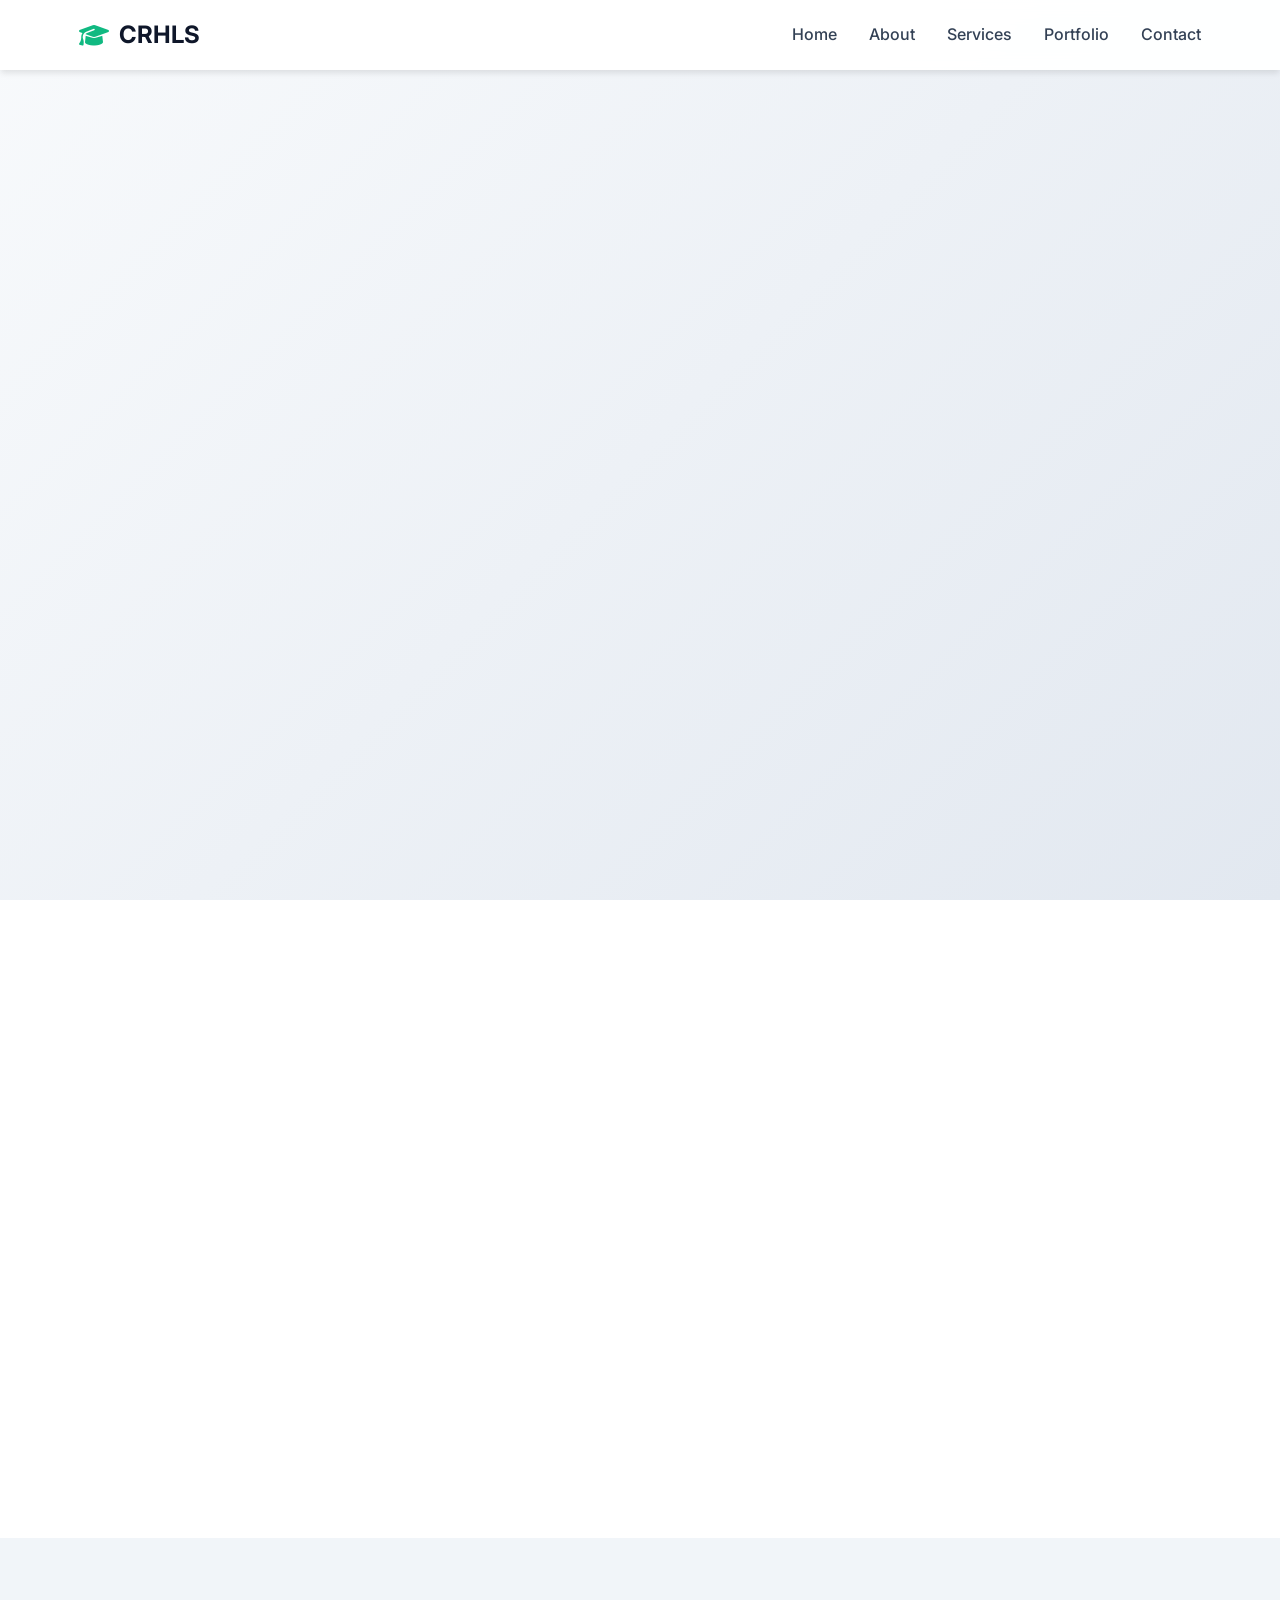
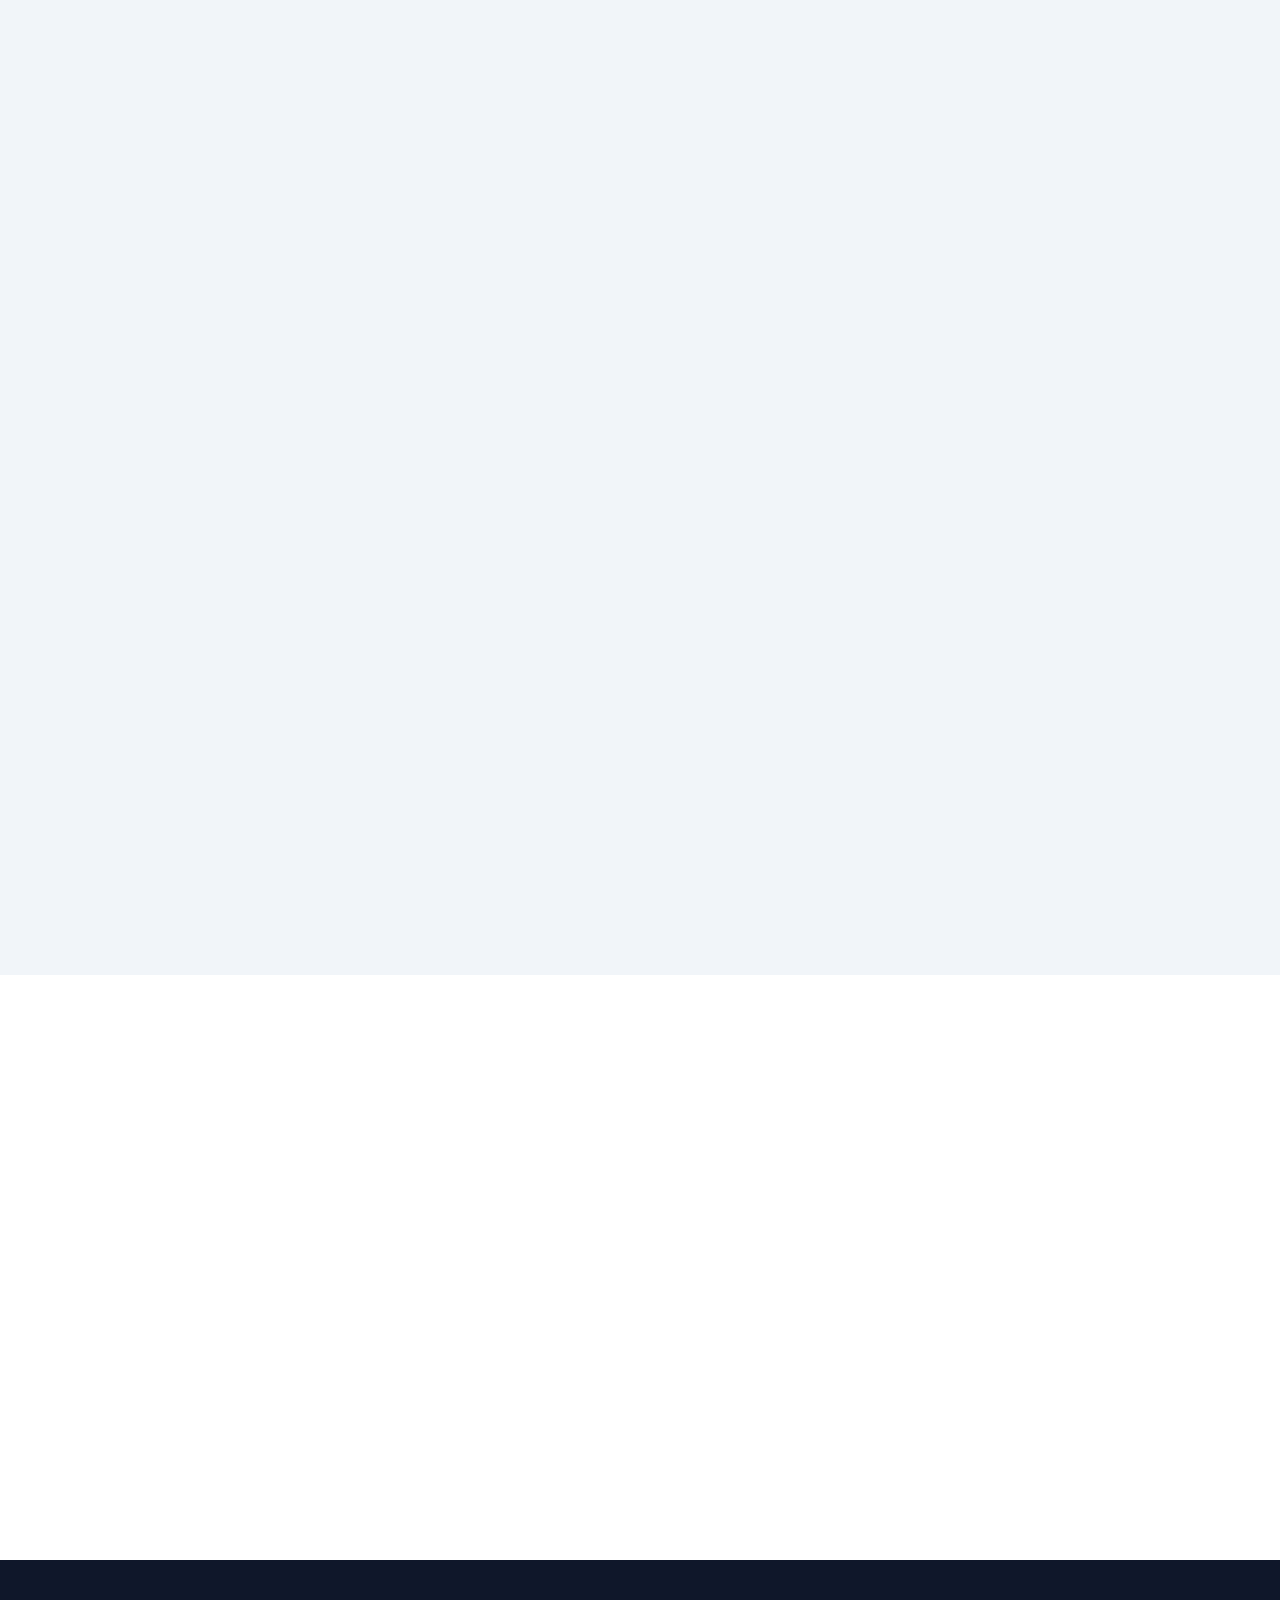
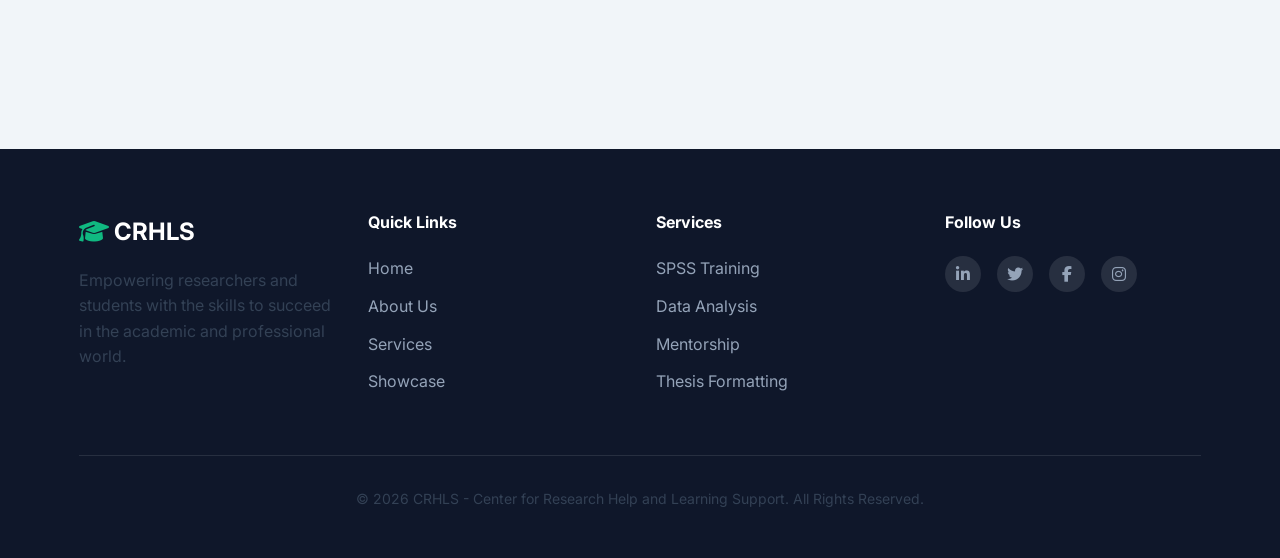
==== index.html @ 88bf7320 "Add files via upload" ====
<!DOCTYPE html>
<html lang="en">
<head>
    <meta charset="UTF-8">
    <meta name="viewport" content="width=device-width, initial-scale=1.0">
    <title>CRHLS - Center for Research Help and Learning Support</title>
    
    <!-- Fonts -->
    <link rel="preconnect" href="https://fonts.googleapis.com">
    <link rel="preconnect" href="https://fonts.gstatic.com" crossorigin>
    <link href="https://fonts.googleapis.com/css2?family=Inter:wght@300;400;500;600;700&family=Playfair+Display:wght@700&display=swap" rel="stylesheet">
    
    <!-- Icons -->
    <link rel="stylesheet" href="https://cdnjs.cloudflare.com/ajax/libs/font-awesome/6.4.0/css/all.min.css">

    <!-- Three.js (Required for 3D) -->
    <script src="https://cdnjs.cloudflare.com/ajax/libs/three.js/r128/three.min.js"></script>

    <!-- Custom CSS -->
    <link rel="stylesheet" href="style.css">
</head>
<body>

    <!-- NAVBAR -->
    <nav class="navbar">
        <div class="container nav-container">
            <a href="#" class="logo">
                <i class="fa-solid fa-graduation-cap"></i> CRHLS
            </a>
            <div class="nav-links" id="navLinks">
                <a href="#hero">Home</a>
                <a href="#about">About</a>
                <a href="#services">Services</a>
                <a href="#portfolio">Portfolio</a>
                <a href="#contact">Contact</a>
            </div>
            <div class="mobile-menu-btn" id="mobileMenuBtn">
                <i class="fa-solid fa-bars"></i>
            </div>
        </div>
    </nav>

    <!-- HERO SECTION (3D Animation 1: Network Sphere) -->
    <header id="hero" class="hero">
        <div id="hero-canvas"></div> <!-- 3D Container -->
        <div class="container hero-container">
            <div class="hero-content reveal">
                <h1>Research Guidance, Data Analysis & Academic Support</h1>
                <p>CRHLS provides professional guidance, mentorship, and practical learning support for students and professionals to master research skills.</p>
                <div class="hero-btns">
                    <a href="#services" class="btn btn-primary">Our Services</a>
                    <a href="#contact" class="btn btn-outline">Get Started</a>
                </div>
            </div>
        </div>
    </header>

    <!-- ABOUT SECTION -->
    <section id="about" class="section-padding about">
        <div class="container">
            <div class="section-header reveal">
                <span>Who We Are</span>
                <h2>Simplifying the Research Process</h2>
            </div>
            <div class="about-grid">
                <div class="about-text reveal">
                    <p>Research is an important skill for academic and professional development. However, many individuals face challenges with research methodology, survey design, statistical analysis, software tools, and academic formatting.</p>
                    <p><strong>CRHLS (Center for Research Help and Learning Support)</strong> aims to simplify this process by offering structured guidance, mentorship, and practical learning support.</p>
                    <p>Our goal is to support students and professionals in developing strong research and analytical skills. We focus on making research accessible, understandable, and efficient for learners.</p>
                </div>
                <div class="about-image reveal">
                    <img src="https://picsum.photos/seed/crhls_research/600/400.jpg" alt="Research Team Meeting">
                </div>
            </div>
        </div>
    </section>

    <!-- SERVICES SECTION (3D Animation 2: Floating Structure) -->
    <section id="services" class="section-padding services">
        <div id="services-canvas"></div> <!-- 3D Container -->
        <div class="container">
            <div class="section-header reveal">
                <span>What We Offer</span>
                <h2>Comprehensive Research Services</h2>
            </div>
            <div class="services-grid">
                <!-- Service 1 -->
                <div class="service-card reveal">
                    <div class="service-icon"><i class="fa-solid fa-compass"></i></div>
                    <h3>Mentorship & Guidance</h3>
                    <p>Step-by-step guidance to help individuals understand the research process and conduct their studies more effectively.</p>
                </div>
                <!-- Service 2 -->
                <div class="service-card reveal">
                    <div class="service-icon"><i class="fa-solid fa-clipboard-question"></i></div>
                    <h3>Survey & Questionnaire</h3>
                    <p>Guidance on developing well-structured surveys and questionnaires using appropriate research methods.</p>
                </div>
                <!-- Service 3 -->
                <div class="service-card reveal">
                    <div class="service-icon"><i class="fa-solid fa-chart-pie"></i></div>
                    <h3>Statistics Training</h3>
                    <p>Training and support to understand statistical concepts and apply them in research data analysis.</p>
                </div>
                <!-- Service 4 -->
                <div class="service-card reveal">
                    <div class="service-icon"><i class="fa-solid fa-laptop-code"></i></div>
                    <h3>Software Training</h3>
                    <p>Practical learning support for SPSS, STATA, R, Python, and Microsoft Excel.</p>
                </div>
                <!-- Service 5 -->
                <div class="service-card reveal">
                    <div class="service-icon"><i class="fa-solid fa-magnifying-glass-chart"></i></div>
                    <h3>Analysis & Interpretation</h3>
                    <p>Guidance in understanding research findings and presenting results in a clear and meaningful way.</p>
                </div>
                <!-- Service 6 -->
                <div class="service-card reveal">
                    <div class="service-icon"><i class="fa-solid fa-file-pen"></i></div>
                    <h3>Documentation Support</h3>
                    <p>Assistance in organizing and formatting research documents according to standard academic practices.</p>
                </div>
            </div>
        </div>
    </section>

    <!-- PORTFOLIO SECTION (3D Animation 3: Particle Wave) -->
    <section id="portfolio" class="section-padding portfolio">
        <div id="portfolio-canvas"></div> <!-- 3D Container -->
        <div class="container">
            <div class="section-header reveal">
                <span>Success Stories</span>
                <h2>Recent Projects & Courses</h2>
            </div>
            <div class="portfolio-grid">
                <!-- Portfolio Item 1 -->
                <div class="portfolio-item reveal">
                    <img src="https://picsum.photos/seed/stats/400/300.jpg" alt="Data Analysis" class="portfolio-img">
                    <div class="portfolio-overlay">
                        <h3>Advanced Statistical Analysis</h3>
                        <p>PhD Research Support</p>
                    </div>
                </div>
                <!-- Portfolio Item 2 -->
                <div class="portfolio-item reveal">
                    <img src="https://picsum.photos/seed/spss/400/300.jpg" alt="SPSS Training" class="portfolio-img">
                    <div class="portfolio-overlay">
                        <h3>SPSS Masterclass</h3>
                        <p>Corporate Training Workshop</p>
                    </div>
                </div>
                <!-- Portfolio Item 3 -->
                <div class="portfolio-item reveal">
                    <img src="https://picsum.photos/seed/survey/400/300.jpg" alt="Survey Design" class="portfolio-img">
                    <div class="portfolio-overlay">
                        <h3>Market Survey Design</h3>
                        <p>Business Consultancy</p>
                    </div>
                </div>
            </div>
        </div>
    </section>

    <!-- TESTIMONIALS SECTION -->
<section class="section-padding testimonials">
    <div class="container">
        <div class="section-header reveal">
            <span>Testimonials</span>
            <h2>What Our Students Say</h2>
        </div>

        <div class="testimonial-slider">
            <div class="testimonial-card reveal">
                <p>"The mentorship I received at CRHLS transformed my approach to quantitative research. The analysis support was top-notch."</p>
                <div class="user-info">
                    <img src="https://picsum.photos/seed/user1/50/50.jpg" alt="User" class="user-avatar">
                    <div>
                        <h4>Sarah Jenkins</h4>
                        <small>PhD Student</small>
                    </div>
                </div>
            </div>

            <div class="testimonial-card reveal">
                <p>"I struggled with SPSS for months. CRHLS training helped me master it in just a few weeks. Highly recommended!"</p>
                <div class="user-info">
                    <img src="https://picsum.photos/seed/user2/50/50.jpg" alt="User" class="user-avatar">
                    <div>
                        <h4>David Chen</h4>
                        <small>Market Analyst</small>
                    </div>
                </div>
            </div>

            <div class="testimonial-card reveal">
                <p>"Professional, timely, and extremely knowledgeable. They helped format my thesis perfectly according to university standards."</p>
                <div class="user-info">
                    <img src="https://picsum.photos/seed/user3/50/50.jpg" alt="User" class="user-avatar">
                    <div>
                        <h4>Emily Roberts</h4>
                        <small>Graduate Researcher</small>
                    </div>
                </div>
            </div>

            <div class="testimonial-card reveal">
                <p>"The data analysis guidance was clear and practical. I finally understood regression and hypothesis testing properly."</p>
                <div class="user-info">
                    <img src="https://picsum.photos/seed/user4/50/50.jpg" alt="User" class="user-avatar">
                    <div>
                        <h4>Ahmed Rahman</h4>
                        <small>Statistics Student</small>
                    </div>
                </div>
            </div>

            <div class="testimonial-card reveal">
                <p>"CRHLS made my research workflow so much easier. Their step-by-step support saved me weeks of work."</p>
                <div class="user-info">
                    <img src="https://picsum.photos/seed/user5/50/50.jpg" alt="User" class="user-avatar">
                    <div>
                        <h4>Maria Gonzalez</h4>
                        <small>Master’s Researcher</small>
                    </div>
                </div>
            </div>
        </div>
    </div>
</section>

    <!-- CONTACT SECTION -->
    <section id="contact" class="section-padding contact">
        <div class="container">
            <div class="section-header reveal">
                <span>Get In Touch</span>
                <h2>Start Your Research Journey</h2>
            </div>
            <div class="contact-container reveal">
                <div class="contact-info">
                    <h3>Contact Info</h3>
                    <div class="contact-item">
                        <i class="fa-solid fa-location-dot"></i>
                        <p>CRHLS Headquarters<br>Academic District, Innovation City</p>
                    </div>
                    <div class="contact-item">
                        <i class="fa-solid fa-envelope"></i>
                        <p>support@crhls.com<br>crhls.research@gmail.com</p>
                    </div>
                    <div class="contact-item">
                        <i class="fa-solid fa-phone"></i>
                        <p>+8801872729667<br> All Day : 24 Hour</p>
                    </div>
                </div>
                <div class="contact-form">
                    <form id="contactForm">
                        <div class="form-group">
                            <label>Full Name</label>
                            <input type="text" class="form-control" placeholder="John Doe" required>
                        </div>
                        <div class="form-group">
                            <label>Email Address</label>
                            <input type="email" class="form-control" placeholder="john@example.com" required>
                        </div>
                        <div class="form-group">
                            <label>Service Interested In</label>
                            <select class="form-control">
                                <option>Research Mentorship</option>
                                <option>Survey Design</option>
                                <option>Data Analysis</option>
                                <option>Software Training</option>
                                <option>Other</option>
                            </select>
                        </div>
                        <div class="form-group">
                            <label>Message</label>
                            <textarea class="form-control" rows="5" placeholder="Tell us about your project..." required></textarea>
                        </div>
                        <button type="submit" class="btn btn-primary">Send Message</button>
                    </form>
                </div>
            </div>
        </div>
    </section>

    <!-- FOOTER -->
    <footer>
        <div class="container">
            <div class="footer-grid">
                <div class="footer-col">
                    <a href="#" class="logo" style="color: #fff; margin-bottom: 1rem; display:inline-block;">
                        <i class="fa-solid fa-graduation-cap" style="color:var(--accent-color)"></i> CRHLS
                    </a>
                    <p>Empowering researchers and students with the skills to succeed in the academic and professional world.</p>
                </div>
                <div class="footer-col">
                    <h4>Quick Links</h4>
                    <ul class="footer-links">
                        <li><a href="#hero">Home</a></li>
                        <li><a href="#about">About Us</a></li>
                        <li><a href="#services">Services</a></li>
                        <li><a href="#portfolio">Showcase</a></li>
                    </ul>
                </div>
                <div class="footer-col">
                    <h4>Services</h4>
                    <ul class="footer-links">
                        <li><a href="#">SPSS Training</a></li>
                        <li><a href="#">Data Analysis</a></li>
                        <li><a href="#">Mentorship</a></li>
                        <li><a href="#">Thesis Formatting</a></li>
                    </ul>
                </div>
                <div class="footer-col">
                    <h4>Follow Us</h4>
                    <div class="social-links">
                        <a href="#"><i class="fa-brands fa-linkedin-in"></i></a>
                        <a href="#"><i class="fa-brands fa-twitter"></i></a>
                        <a href="#"><i class="fa-brands fa-facebook-f"></i></a>
                        <a href="#"><i class="fa-brands fa-instagram"></i></a>
                    </div>
                </div>
            </div>
            <div class="copyright">
                <p>&copy; 2026 CRHLS - Center for Research Help and Learning Support. All Rights Reserved.</p>
            </div>
        </div>
    </footer>

    <!-- Toast Notification -->
    <div id="toast" class="toast">Message sent successfully! We will contact you soon.</div>

    <!-- Custom JS -->
    <script src="script.js"></script>
</body>
</html>
---- style.css ----
/* =========================================
   CSS VARIABLES & RESET
   ========================================= */
:root {
    --primary-color: #0f172a; /* Deep Navy */
    --secondary-color: #334155; /* Slate */
    --accent-color: #10b981; /* Emerald Green */
    --accent-hover: #059669;
    --text-dark: #1e293b;
    --text-light: #f8fafc;
    --bg-light: #f1f5f9;
    --white: #ffffff;
    --shadow-sm: 0 4px 6px -1px rgba(0, 0, 0, 0.1);
    --shadow-lg: 0 10px 15px -3px rgba(0, 0, 0, 0.1);
    --transition: all 0.3s ease;
}

* {
    margin: 0;
    padding: 0;
    box-sizing: border-box;
}

html {
    scroll-behavior: smooth;
}

body {
    font-family: 'Inter', sans-serif;
    color: var(--text-dark);
    line-height: 1.6;
    overflow-x: hidden;
    background-color: var(--white);
}

h1, h2, h3, h4 {
    font-family: 'Playfair Display', serif;
    font-weight: 700;
    line-height: 1.2;
    color: var(--primary-color);
}

p {
    margin-bottom: 1rem;
    color: var(--secondary-color);
}

a { text-decoration: none; color: inherit; }
ul { list-style: none; }
img { max-width: 100%; height: auto; display: block; }

/* =========================================
   UTILITIES
   ========================================= */
.container {
    width: 90%;
    max-width: 1200px;
    margin: 0 auto;
    padding: 0 15px;
    position: relative;
    z-index: 2; /* Ensure content is above 3D canvases */
}

.btn {
    display: inline-block;
    padding: 12px 32px;
    border-radius: 50px;
    font-weight: 600;
    font-size: 1rem;
    cursor: pointer;
    transition: var(--transition);
    border: 2px solid transparent;
}

.btn-primary { background-color: var(--accent-color); color: var(--white); }
.btn-primary:hover { background-color: var(--accent-hover); transform: translateY(-2px); box-shadow: var(--shadow-lg); }

.btn-outline { border-color: var(--primary-color); color: var(--primary-color); background: transparent; }
.btn-outline:hover { background-color: var(--primary-color); color: var(--white); }

.section-padding { padding: 6rem 0; }

.section-header {
    text-align: center;
    margin-bottom: 4rem;
    max-width: 700px;
    margin-left: auto;
    margin-right: auto;
}

.section-header span {
    color: var(--accent-color);
    font-weight: 600;
    text-transform: uppercase;
    letter-spacing: 2px;
    font-size: 0.875rem;
    display: block;
    margin-bottom: 0.5rem;
    font-family: 'Inter', sans-serif;
}

.section-header h2 { font-size: 2.5rem; }

.reveal {
    opacity: 0;
    transform: translateY(30px);
    transition: all 0.8s ease-out;
}

.reveal.active {
    opacity: 1;
    transform: translateY(0);
}

/* =========================================
   NAVBAR
   ========================================= */
.navbar {
    position: fixed;
    top: 0;
    left: 0;
    width: 100%;
    z-index: 1000;
    background-color: rgba(255, 255, 255, 0.95);
    backdrop-filter: blur(10px);
    box-shadow: var(--shadow-sm);
    padding: 1rem 0;
    transition: var(--transition);
}

.nav-container { display: flex; justify-content: space-between; align-items: center; }

.logo { font-size: 1.5rem; font-weight: 700; color: var(--primary-color); display: flex; align-items: center; gap: 10px; }
.logo i { color: var(--accent-color); }

.nav-links { display: flex; gap: 2rem; }
.nav-links a { font-weight: 500; color: var(--secondary-color); transition: var(--transition); position: relative; }
.nav-links a:hover { color: var(--accent-color); }

.mobile-menu-btn { display: none; font-size: 1.5rem; cursor: pointer; color: var(--primary-color); }

/* =========================================
   HERO SECTION
   ========================================= */
.hero {
    position: relative;
    min-height: 100vh;
    display: flex;
    align-items: center;
    background: linear-gradient(135deg, #f8fafc 0%, #e2e8f0 100%);
    overflow: hidden;
    padding-top: 80px;
}

#hero-canvas {
    position: absolute;
    top: 0;
    right: 0;
    width: 50%; /* Occupy right half */
    height: 100%;
    z-index: 1;
}

.hero-container {
    display: grid;
    grid-template-columns: 1fr 1fr;
    gap: 2rem;
    align-items: center;
    width: 100%;
}

.hero-content h1 { font-size: 3.5rem; margin-bottom: 1.5rem; line-height: 1.1; }
.hero-content p { font-size: 1.125rem; margin-bottom: 2rem; max-width: 500px; }
.hero-btns { display: flex; gap: 1rem; }

/* =========================================
   ABOUT SECTION
   ========================================= */
.about { background-color: var(--white); }
.about-grid { display: grid; grid-template-columns: 1fr 1fr; gap: 4rem; align-items: center; }
.about-image { position: relative; border-radius: 12px; overflow: hidden; box-shadow: var(--shadow-lg); }
.about-image::before {
    content: '';
    position: absolute;
    top: -20px;
    left: -20px;
    width: 100px;
    height: 100px;
    background: var(--accent-color);
    z-index: -1;
    border-radius: 12px;
}

/* =========================================
   SERVICES SECTION
   ========================================= */
.services {
    background-color: var(--bg-light);
    position: relative;
    overflow: hidden;
}

#services-canvas {
    position: absolute;
    top: 0;
    left: 0;
    width: 100%;
    height: 100%;
    z-index: 0; /* Behind content */
    opacity: 0.6; /* Subtle */
}

.services-grid {
    display: grid;
    grid-template-columns: repeat(auto-fit, minmax(300px, 1fr));
    gap: 2rem;
    position: relative;
    z-index: 2;
}

.service-card {
    background: rgba(255, 255, 255, 0.9);
    backdrop-filter: blur(5px);
    padding: 2.5rem;
    border-radius: 12px;
    box-shadow: var(--shadow-sm);
    transition: var(--transition);
    border-bottom: 3px solid transparent;
}

.service-card:hover {
    transform: translateY(-10px);
    box-shadow: var(--shadow-lg);
    border-bottom-color: var(--accent-color);
    background: #fff;
}

.service-icon {
    font-size: 2rem;
    color: var(--accent-color);
    margin-bottom: 1.5rem;
    background: rgba(16, 185, 129, 0.1);
    width: 70px;
    height: 70px;
    display: flex;
    align-items: center;
    justify-content: center;
    border-radius: 50%;
}

.service-card h3 {
    font-size: 1.25rem;
    margin-bottom: 1rem;
    font-family: 'Inter', sans-serif;
    font-weight: 600;
}

/* =========================================
   PORTFOLIO SECTION
   ========================================= */
.portfolio {
    background-color: var(--white);
    position: relative;
    overflow: hidden;
}

#portfolio-canvas {
    position: absolute;
    bottom: 0;
    left: 0;
    width: 100%;
    height: 100%;
    z-index: 0;
    opacity: 0.5;
}

.portfolio-grid {
    display: grid;
    grid-template-columns: repeat(auto-fit, minmax(350px, 1fr));
    gap: 2rem;
    position: relative;
    z-index: 2;
}

.portfolio-item {
    position: relative;
    border-radius: 12px;
    overflow: hidden;
    group: cursor;
    background: #fff; /* Ensure images have bg */
}

.portfolio-img {
    width: 100%;
    height: 250px;
    object-fit: cover;
    transition: transform 0.5s ease;
}

.portfolio-overlay {
    position: absolute;
    top: 0;
    left: 0;
    width: 100%;
    height: 100%;
    background: rgba(15, 23, 42, 0.85);
    display: flex;
    flex-direction: column;
    justify-content: center;
    align-items: center;
    opacity: 0;
    transition: var(--transition);
    color: var(--white);
    padding: 1rem;
    text-align: center;
}

.portfolio-item:hover .portfolio-img { transform: scale(1.1); }
.portfolio-item:hover .portfolio-overlay { opacity: 1; }

/* =========================================
   TESTIMONIALS
   ========================================= */
.testimonials {
    background-color: var(--primary-color);
    color: var(--white);
    text-align: center;
}
.testimonials .section-header h2, .testimonials .section-header span { color: var(--white); }
.testimonials .section-header p { color: #94a3b8; }

.testimonial-slider {
    display: flex;
    flex-wrap: wrap;
    justify-content: center;
    gap: 2rem;
    margin-top: 3rem;
}

.testimonial-card {
    background: rgba(255, 255, 255, 0.1);
    backdrop-filter: blur(5px);
    padding: 2rem;
    border-radius: 12px;
    max-width: 350px;
    text-align: left;
    border: 1px solid rgba(255, 255, 255, 0.1);
}

.testimonial-card p { color: #cbd5e1; font-style: italic; }

.user-info { display: flex; align-items: center; margin-top: 1.5rem; gap: 1rem; }
.user-avatar { width: 50px; height: 50px; border-radius: 50%; object-fit: cover; }

/* =========================================
   CONTACT SECTION
   ========================================= */
.contact { background-color: var(--bg-light); }
.contact-container {
    display: grid;
    grid-template-columns: 1fr 1.5fr;
    gap: 4rem;
    background: var(--white);
    border-radius: 20px;
    overflow: hidden;
    box-shadow: var(--shadow-lg);
}

.contact-info {
    background: var(--primary-color);
    color: var(--white);
    padding: 3rem;
    display: flex;
    flex-direction: column;
    justify-content: center;
}

.contact-info h3 { color: var(--white); margin-bottom: 1.5rem; }
.contact-item { display: flex; align-items: flex-start; gap: 1rem; margin-bottom: 1.5rem; }
.contact-item i { color: var(--accent-color); font-size: 1.25rem; margin-top: 5px; }

.contact-form { padding: 3rem; }

.form-group { margin-bottom: 1.5rem; }
.form-group label { display: block; margin-bottom: 0.5rem; font-weight: 500; font-size: 0.9rem; }
.form-control {
    width: 100%;
    padding: 12px 16px;
    border: 1px solid #e2e8f0;
    border-radius: 8px;
    font-family: inherit;
    transition: var(--transition);
}
.form-control:focus { outline: none; border-color: var(--accent-color); box-shadow: 0 0 0 3px rgba(16, 185, 129, 0.1); }

/* =========================================
   FOOTER
   ========================================= */
footer {
    background-color: var(--primary-color);
    color: #94a3b8;
    padding: 4rem 0 2rem;
}

.footer-grid { display: grid; grid-template-columns: repeat(auto-fit, minmax(200px, 1fr)); gap: 2rem; margin-bottom: 3rem; }
.footer-col h4 { color: var(--white); margin-bottom: 1.5rem; font-family: 'Inter', sans-serif; }
.footer-links li { margin-bottom: 0.75rem; }
.footer-links a:hover { color: var(--accent-color); }

.social-links { display: flex; gap: 1rem; }
.social-links a {
    width: 36px;
    height: 36px;
    background: rgba(255, 255, 255, 0.1);
    display: flex;
    align-items: center;
    justify-content: center;
    border-radius: 50%;
    transition: var(--transition);
}
.social-links a:hover { background: var(--accent-color); color: var(--white); }

.copyright { text-align: center; padding-top: 2rem; border-top: 1px solid rgba(255, 255, 255, 0.1); font-size: 0.875rem; }

/* =========================================
   TOAST
   ========================================= */
.toast {
    visibility: hidden;
    min-width: 250px;
    background-color: var(--primary-color);
    color: #fff;
    text-align: center;
    border-radius: 8px;
    padding: 16px;
    position: fixed;
    z-index: 10000;
    left: 50%;
    bottom: 30px;
    transform: translateX(-50%);
    box-shadow: var(--shadow-lg);
    border-left: 5px solid var(--accent-color);
    opacity: 0;
    transition: opacity 0.5s, bottom 0.5s;
}
.toast.show { visibility: visible; opacity: 1; bottom: 50px; }

/* =========================================
   MEDIA QUERIES
   ========================================= */
@media (max-width: 992px) {
    .hero-content h1 { font-size: 2.5rem; }
    .about-grid { grid-template-columns: 1fr; }
    .contact-container { grid-template-columns: 1fr; }
}

@media (max-width: 768px) {
    .nav-links {
        position: absolute;
        top: 70px;
        left: 0;
        width: 100%;
        background: var(--white);
        flex-direction: column;
        align-items: center;
        padding: 2rem 0;
        box-shadow: var(--shadow-lg);
        clip-path: circle(0px at 100% 0px);
        transition: all 0.5s ease-in-out;
    }
    .nav-links.active { clip-path: circle(1000px at 100% 0px); }
    .mobile-menu-btn { display: block; }
    
    .hero-container { grid-template-columns: 1fr; text-align: center; padding-bottom: 2rem; }
    .hero-btns { justify-content: center; }
    
    #hero-canvas {
        width: 100%;
        height: 400px;
        top: auto;
        bottom: 0;
    }
}
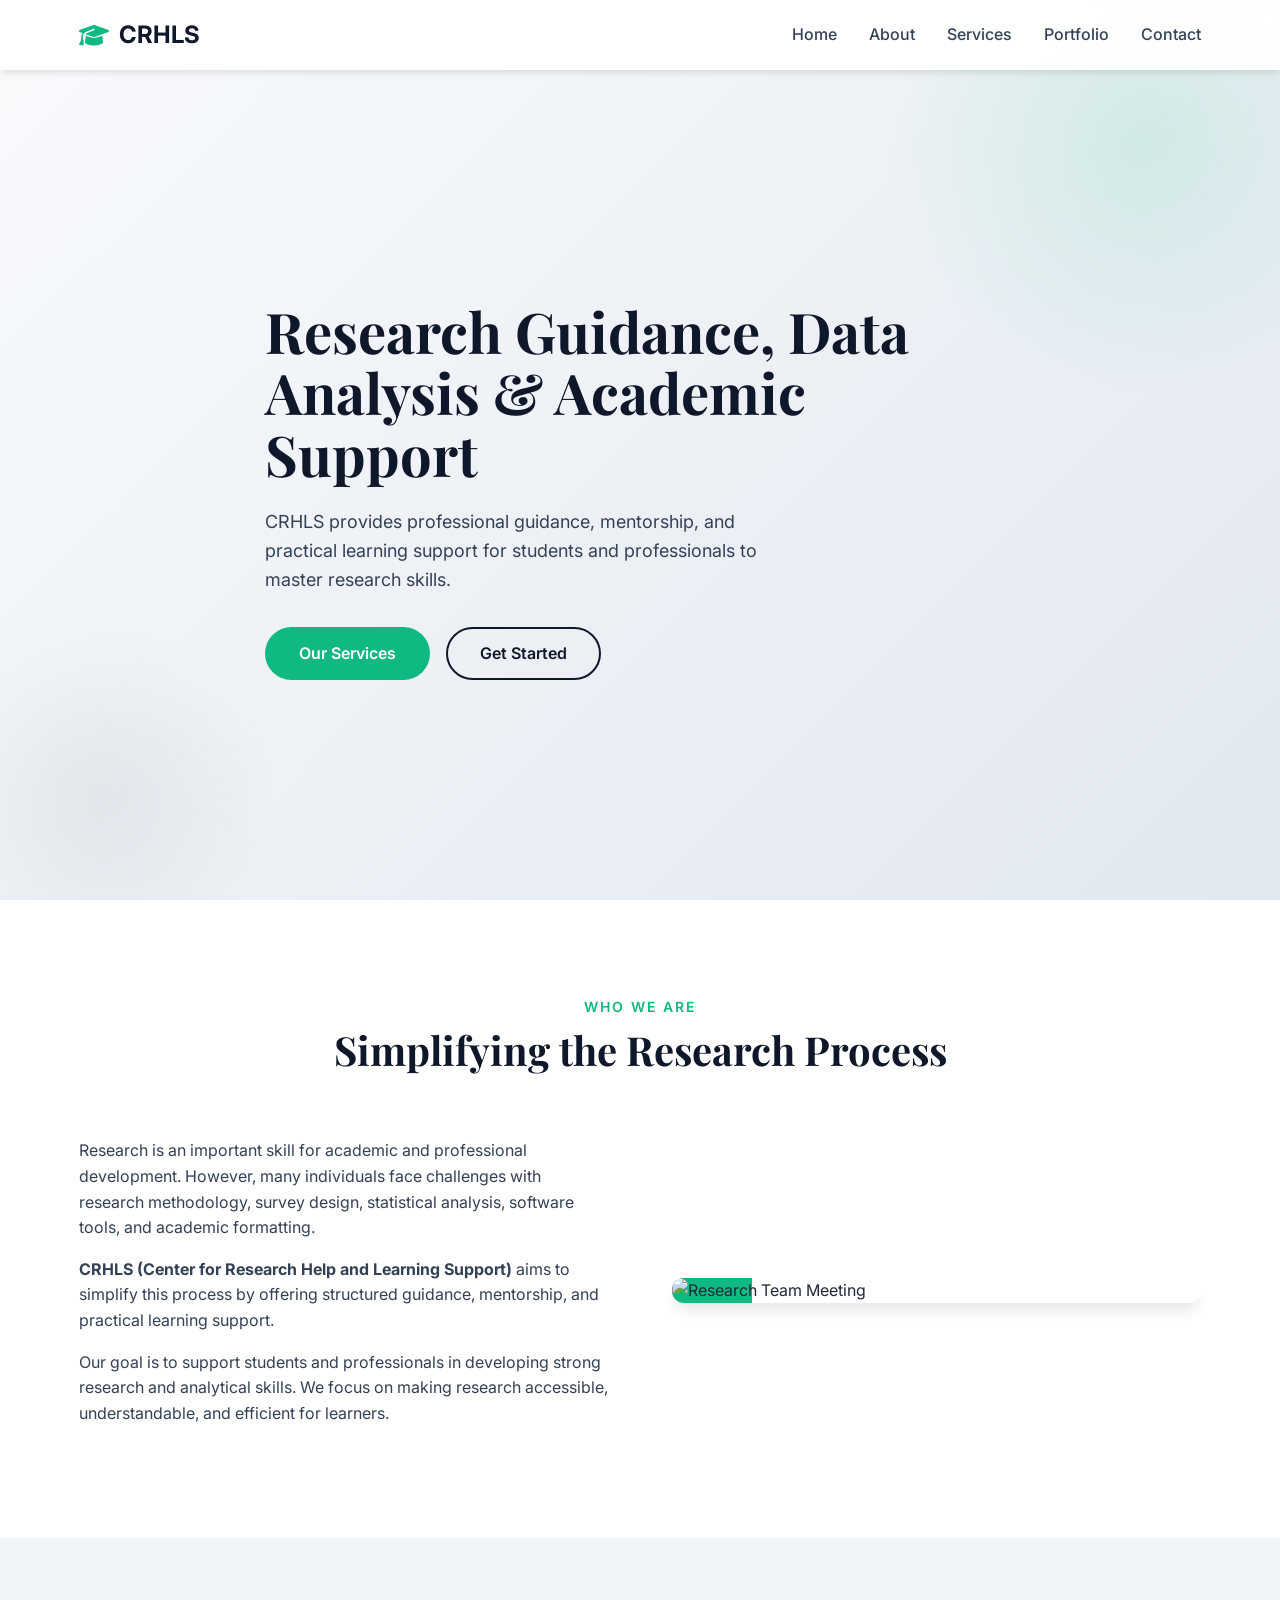
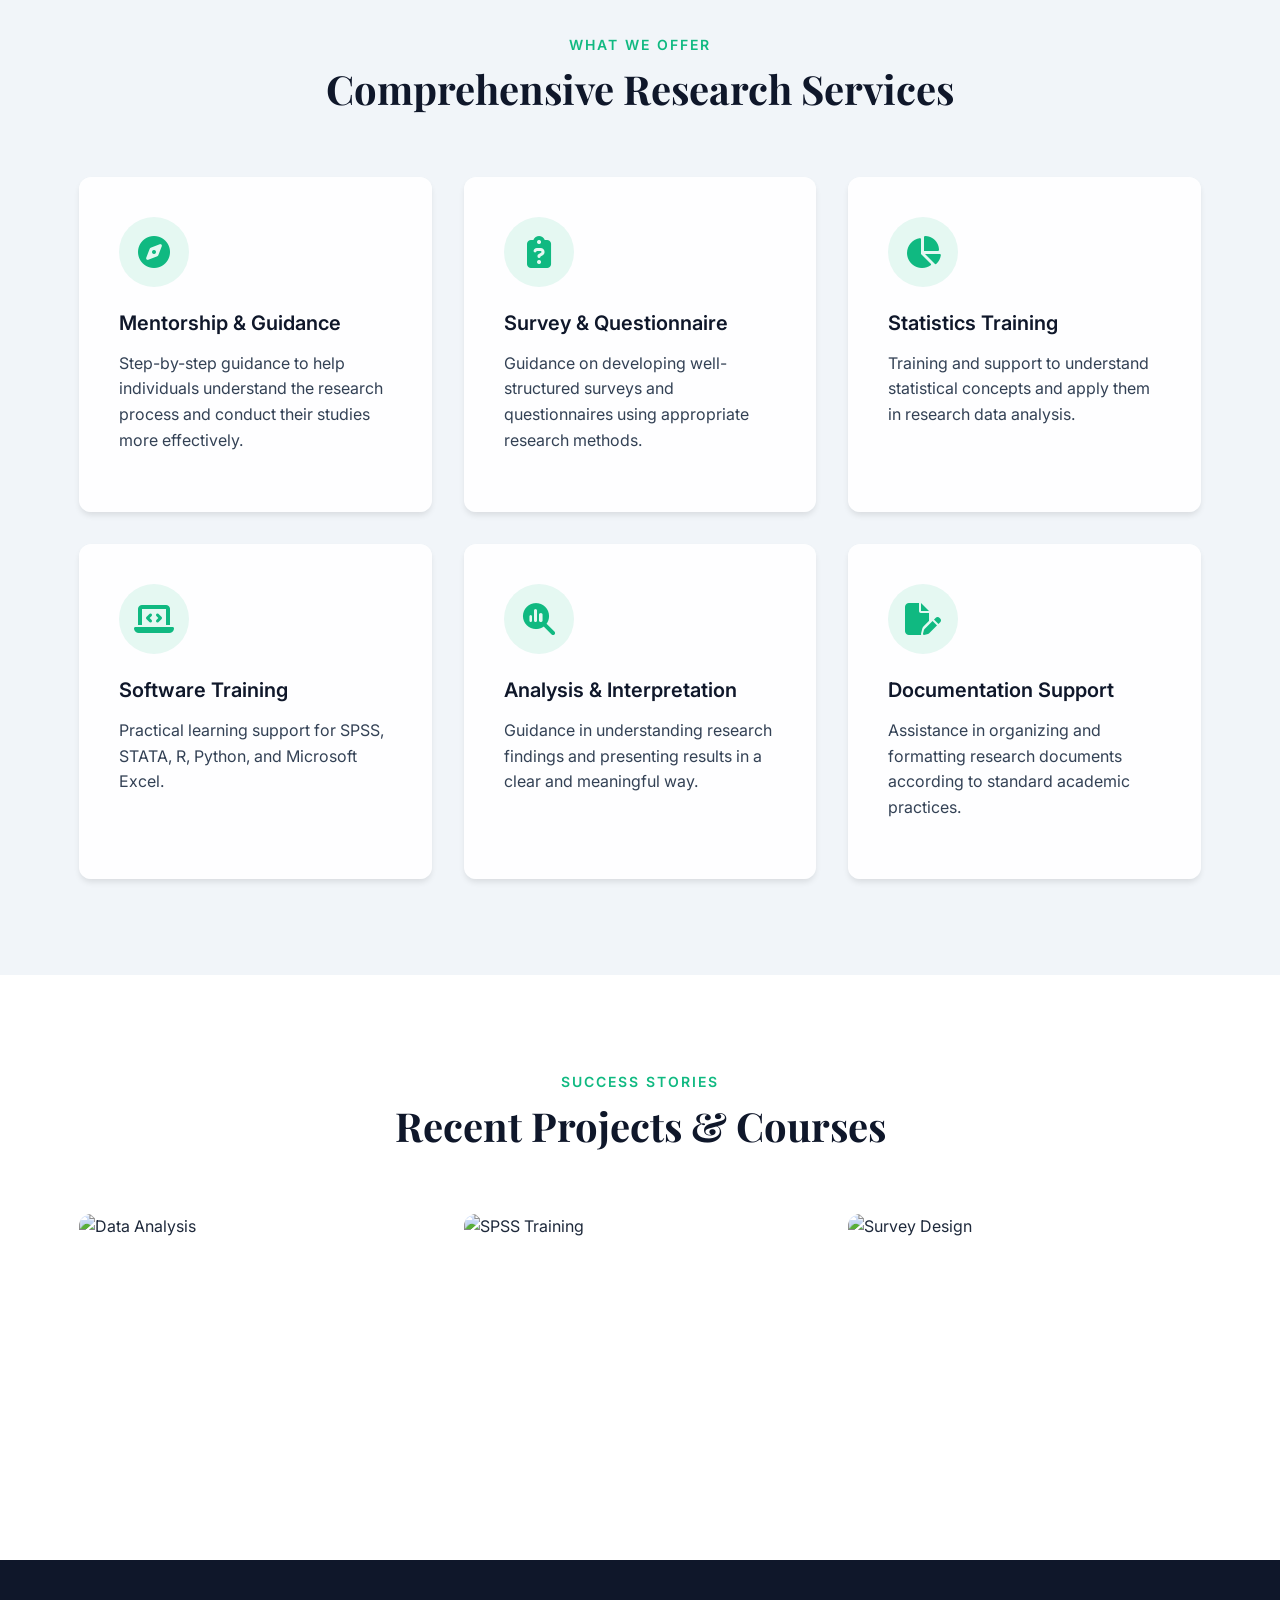
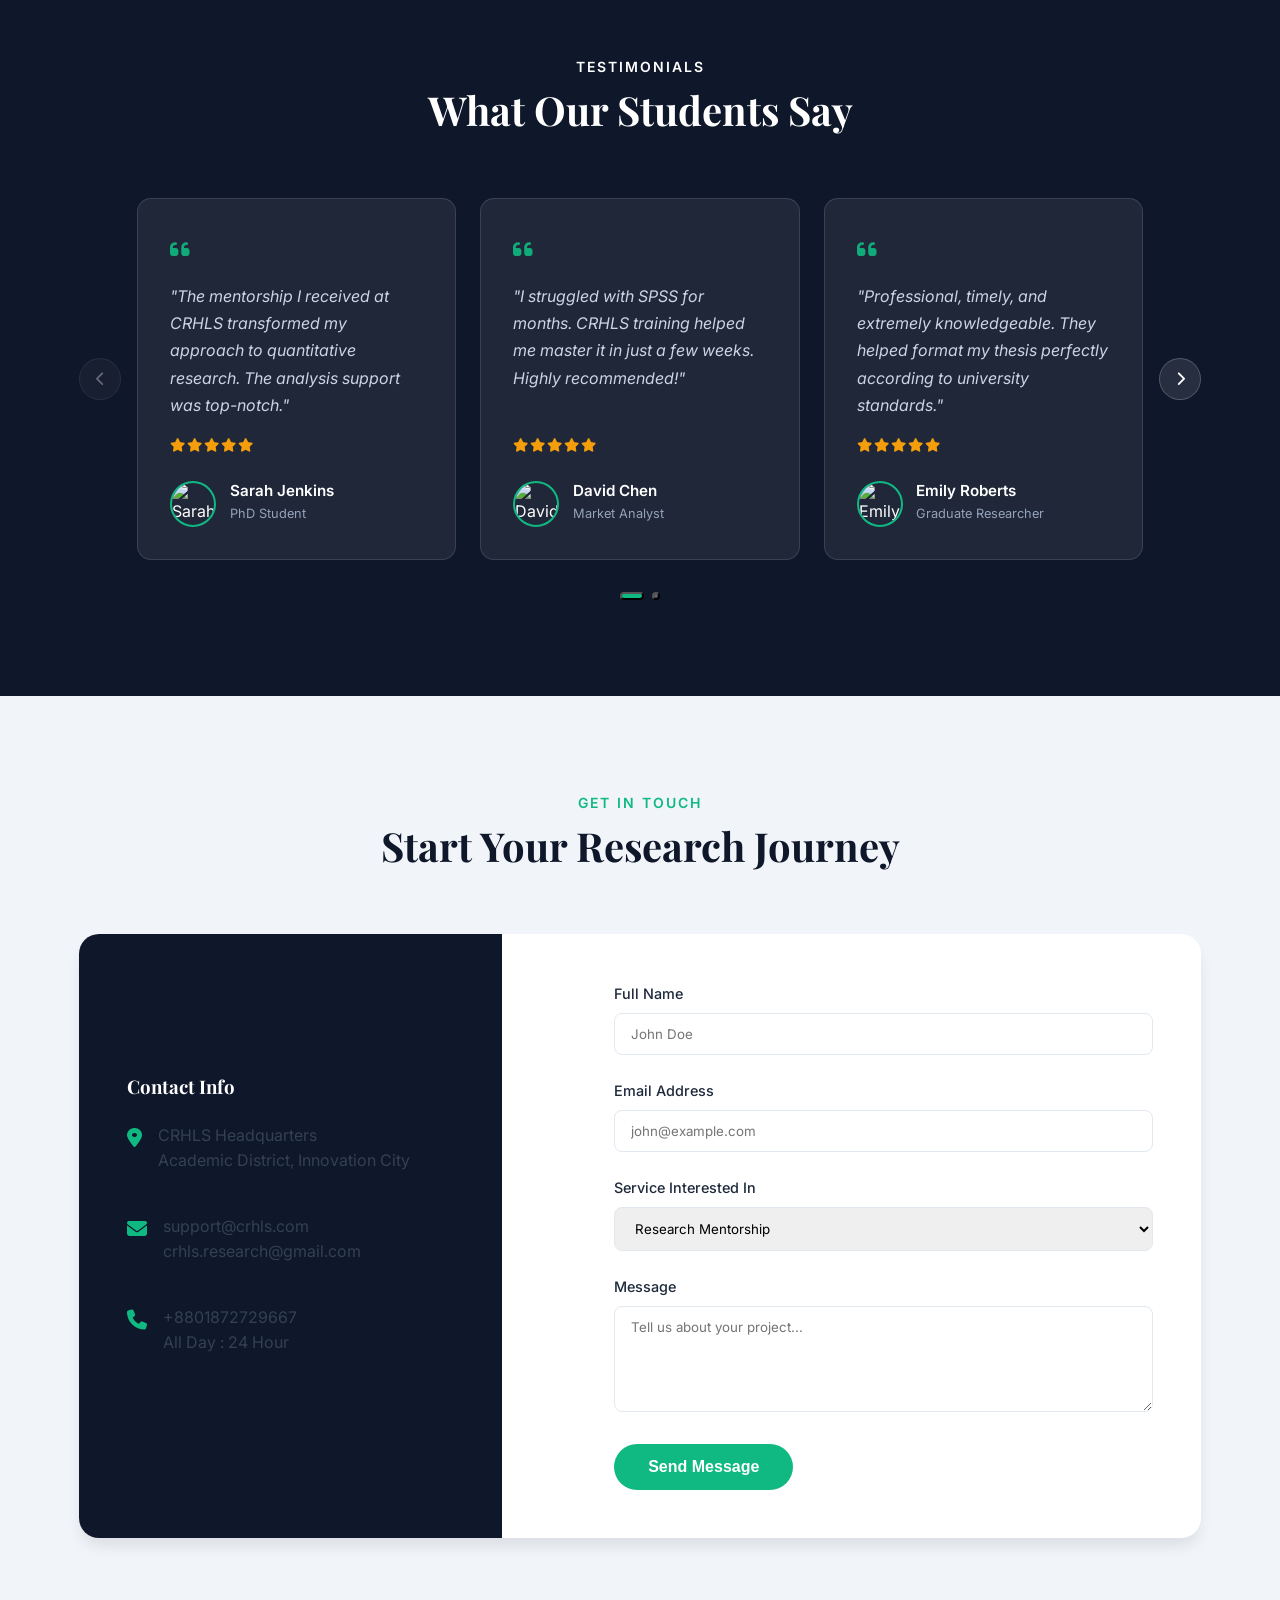
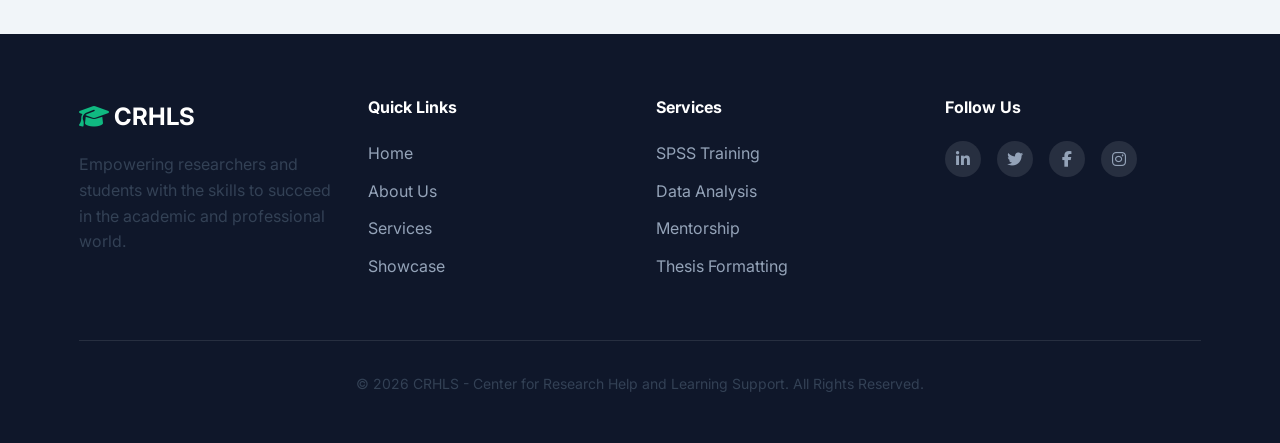
==== commit db355a56: "Update index.html" ====
--- a/index.html
+++ b/index.html
@@ -13,9 +13,6 @@
     <!-- Icons -->
     <link rel="stylesheet" href="https://cdnjs.cloudflare.com/ajax/libs/font-awesome/6.4.0/css/all.min.css">
 
-    <!-- Three.js (Required for 3D) -->
-    <script src="https://cdnjs.cloudflare.com/ajax/libs/three.js/r128/three.min.js"></script>
-
     <!-- Custom CSS -->
     <link rel="stylesheet" href="style.css">
 </head>
@@ -42,7 +39,6 @@
 
     <!-- HERO SECTION (3D Animation 1: Network Sphere) -->
     <header id="hero" class="hero">
-        <div id="hero-canvas"></div> <!-- 3D Container -->
         <div class="container hero-container">
             <div class="hero-content reveal">
                 <h1>Research Guidance, Data Analysis & Academic Support</h1>
@@ -75,9 +71,8 @@
         </div>
     </section>
 
-    <!-- SERVICES SECTION (3D Animation 2: Floating Structure) -->
+    <!-- SERVICES SECTION -->
     <section id="services" class="section-padding services">
-        <div id="services-canvas"></div> <!-- 3D Container -->
         <div class="container">
             <div class="section-header reveal">
                 <span>What We Offer</span>
@@ -124,9 +119,8 @@
         </div>
     </section>
 
-    <!-- PORTFOLIO SECTION (3D Animation 3: Particle Wave) -->
+    <!-- PORTFOLIO SECTION -->
     <section id="portfolio" class="section-padding portfolio">
-        <div id="portfolio-canvas"></div> <!-- 3D Container -->
         <div class="container">
             <div class="section-header reveal">
                 <span>Success Stories</span>
@@ -169,62 +163,75 @@
             <h2>What Our Students Say</h2>
         </div>
 
-        <div class="testimonial-slider">
-            <div class="testimonial-card reveal">
-                <p>"The mentorship I received at CRHLS transformed my approach to quantitative research. The analysis support was top-notch."</p>
-                <div class="user-info">
-                    <img src="https://picsum.photos/seed/user1/50/50.jpg" alt="User" class="user-avatar">
-                    <div>
-                        <h4>Sarah Jenkins</h4>
-                        <small>PhD Student</small>
-                    </div>
-                </div>
-            </div>
-
-            <div class="testimonial-card reveal">
-                <p>"I struggled with SPSS for months. CRHLS training helped me master it in just a few weeks. Highly recommended!"</p>
-                <div class="user-info">
-                    <img src="https://picsum.photos/seed/user2/50/50.jpg" alt="User" class="user-avatar">
-                    <div>
-                        <h4>David Chen</h4>
-                        <small>Market Analyst</small>
-                    </div>
-                </div>
-            </div>
-
-            <div class="testimonial-card reveal">
-                <p>"Professional, timely, and extremely knowledgeable. They helped format my thesis perfectly according to university standards."</p>
-                <div class="user-info">
-                    <img src="https://picsum.photos/seed/user3/50/50.jpg" alt="User" class="user-avatar">
-                    <div>
-                        <h4>Emily Roberts</h4>
-                        <small>Graduate Researcher</small>
-                    </div>
-                </div>
-            </div>
-
-            <div class="testimonial-card reveal">
-                <p>"The data analysis guidance was clear and practical. I finally understood regression and hypothesis testing properly."</p>
-                <div class="user-info">
-                    <img src="https://picsum.photos/seed/user4/50/50.jpg" alt="User" class="user-avatar">
-                    <div>
-                        <h4>Ahmed Rahman</h4>
-                        <small>Statistics Student</small>
-                    </div>
-                </div>
-            </div>
-
-            <div class="testimonial-card reveal">
-                <p>"CRHLS made my research workflow so much easier. Their step-by-step support saved me weeks of work."</p>
-                <div class="user-info">
-                    <img src="https://picsum.photos/seed/user5/50/50.jpg" alt="User" class="user-avatar">
-                    <div>
-                        <h4>Maria Gonzalez</h4>
-                        <small>Master’s Researcher</small>
-                    </div>
-                </div>
-            </div>
-        </div>
+        <div class="testimonial-row-wrapper reveal">
+            <button class="testimonial-nav prev" id="testimonialPrev" aria-label="Previous">
+                <i class="fa-solid fa-chevron-left"></i>
+            </button>
+
+            <div class="testimonial-track" id="testimonialTrack">
+                <div class="testimonial-card">
+                    <div class="quote-icon"><i class="fa-solid fa-quote-left"></i></div>
+                    <p>"The mentorship I received at CRHLS transformed my approach to quantitative research. The analysis support was top-notch."</p>
+                    <div class="star-rating">
+                        <i class="fa-solid fa-star"></i><i class="fa-solid fa-star"></i><i class="fa-solid fa-star"></i><i class="fa-solid fa-star"></i><i class="fa-solid fa-star"></i>
+                    </div>
+                    <div class="user-info">
+                        <img src="https://picsum.photos/seed/user1/50/50.jpg" alt="Sarah Jenkins" class="user-avatar">
+                        <div><h4>Sarah Jenkins</h4><small>PhD Student</small></div>
+                    </div>
+                </div>
+                <div class="testimonial-card">
+                    <div class="quote-icon"><i class="fa-solid fa-quote-left"></i></div>
+                    <p>"I struggled with SPSS for months. CRHLS training helped me master it in just a few weeks. Highly recommended!"</p>
+                    <div class="star-rating">
+                        <i class="fa-solid fa-star"></i><i class="fa-solid fa-star"></i><i class="fa-solid fa-star"></i><i class="fa-solid fa-star"></i><i class="fa-solid fa-star"></i>
+                    </div>
+                    <div class="user-info">
+                        <img src="https://picsum.photos/seed/user2/50/50.jpg" alt="David Chen" class="user-avatar">
+                        <div><h4>David Chen</h4><small>Market Analyst</small></div>
+                    </div>
+                </div>
+                <div class="testimonial-card">
+                    <div class="quote-icon"><i class="fa-solid fa-quote-left"></i></div>
+                    <p>"Professional, timely, and extremely knowledgeable. They helped format my thesis perfectly according to university standards."</p>
+                    <div class="star-rating">
+                        <i class="fa-solid fa-star"></i><i class="fa-solid fa-star"></i><i class="fa-solid fa-star"></i><i class="fa-solid fa-star"></i><i class="fa-solid fa-star"></i>
+                    </div>
+                    <div class="user-info">
+                        <img src="https://picsum.photos/seed/user3/50/50.jpg" alt="Emily Roberts" class="user-avatar">
+                        <div><h4>Emily Roberts</h4><small>Graduate Researcher</small></div>
+                    </div>
+                </div>
+                <div class="testimonial-card">
+                    <div class="quote-icon"><i class="fa-solid fa-quote-left"></i></div>
+                    <p>"The data analysis guidance was clear and practical. I finally understood regression and hypothesis testing properly."</p>
+                    <div class="star-rating">
+                        <i class="fa-solid fa-star"></i><i class="fa-solid fa-star"></i><i class="fa-solid fa-star"></i><i class="fa-solid fa-star"></i><i class="fa-solid fa-star"></i>
+                    </div>
+                    <div class="user-info">
+                        <img src="https://picsum.photos/seed/user4/50/50.jpg" alt="Ahmed Rahman" class="user-avatar">
+                        <div><h4>Ahmed Rahman</h4><small>Statistics Student</small></div>
+                    </div>
+                </div>
+                <div class="testimonial-card">
+                    <div class="quote-icon"><i class="fa-solid fa-quote-left"></i></div>
+                    <p>"CRHLS made my research workflow so much easier. Their step-by-step support saved me weeks of work."</p>
+                    <div class="star-rating">
+                        <i class="fa-solid fa-star"></i><i class="fa-solid fa-star"></i><i class="fa-solid fa-star"></i><i class="fa-solid fa-star"></i><i class="fa-solid fa-star"></i>
+                    </div>
+                    <div class="user-info">
+                        <img src="https://picsum.photos/seed/user5/50/50.jpg" alt="Maria Gonzalez" class="user-avatar">
+                        <div><h4>Maria Gonzalez</h4><small>Master's Researcher</small></div>
+                    </div>
+                </div>
+            </div>
+
+            <button class="testimonial-nav next" id="testimonialNext" aria-label="Next">
+                <i class="fa-solid fa-chevron-right"></i>
+            </button>
+        </div>
+
+        <div class="testimonial-dots" id="testimonialDots"></div>
     </div>
 </section>
 
@@ -332,4 +339,4 @@
     <!-- Custom JS -->
     <script src="script.js"></script>
 </body>
-</html>+</html>
--- a/style.css
+++ b/style.css
@@ -152,21 +152,39 @@
     padding-top: 80px;
 }
 
-#hero-canvas {
+.hero::before {
+    content: '';
     position: absolute;
-    top: 0;
-    right: 0;
-    width: 50%; /* Occupy right half */
-    height: 100%;
-    z-index: 1;
-}
+    top: -120px;
+    right: -120px;
+    width: 520px;
+    height: 520px;
+    background: radial-gradient(circle, rgba(16,185,129,0.12) 0%, transparent 70%);
+    border-radius: 50%;
+    z-index: 0;
+}
+
+.hero::after {
+    content: '';
+    position: absolute;
+    bottom: -80px;
+    left: -80px;
+    width: 360px;
+    height: 360px;
+    background: radial-gradient(circle, rgba(15,23,42,0.06) 0%, transparent 70%);
+    border-radius: 50%;
+    z-index: 0;
+}
+
+/* 3D hero canvas removed */
 
 .hero-container {
     display: grid;
-    grid-template-columns: 1fr 1fr;
+    grid-template-columns: 1fr;
     gap: 2rem;
     align-items: center;
     width: 100%;
+    max-width: 780px;
 }
 
 .hero-content h1 { font-size: 3.5rem; margin-bottom: 1.5rem; line-height: 1.1; }
@@ -196,26 +214,14 @@
    ========================================= */
 .services {
     background-color: var(--bg-light);
-    position: relative;
-    overflow: hidden;
-}
-
-#services-canvas {
-    position: absolute;
-    top: 0;
-    left: 0;
-    width: 100%;
-    height: 100%;
-    z-index: 0; /* Behind content */
-    opacity: 0.6; /* Subtle */
-}
+}
+
+/* 3D services canvas removed */
 
 .services-grid {
     display: grid;
     grid-template-columns: repeat(auto-fit, minmax(300px, 1fr));
     gap: 2rem;
-    position: relative;
-    z-index: 2;
 }
 
 .service-card {
@@ -260,19 +266,9 @@
    ========================================= */
 .portfolio {
     background-color: var(--white);
-    position: relative;
-    overflow: hidden;
-}
-
-#portfolio-canvas {
-    position: absolute;
-    bottom: 0;
-    left: 0;
-    width: 100%;
-    height: 100%;
-    z-index: 0;
-    opacity: 0.5;
-}
+}
+
+/* 3D portfolio canvas removed */
 
 .portfolio-grid {
     display: grid;
@@ -326,31 +322,140 @@
     color: var(--white);
     text-align: center;
 }
-.testimonials .section-header h2, .testimonials .section-header span { color: var(--white); }
+.testimonials .section-header h2,
+.testimonials .section-header span { color: var(--white); }
 .testimonials .section-header p { color: #94a3b8; }
 
-.testimonial-slider {
-    display: flex;
-    flex-wrap: wrap;
+/* Horizontal Testimonial Slider */
+.testimonial-row-wrapper {
+    display: flex;
+    align-items: center;
+    gap: 1rem;
+    position: relative;
+}
+
+.testimonial-track {
+    display: flex;
+    gap: 1.5rem;
+    overflow: hidden;
+    flex: 1;
+    scroll-behavior: smooth;
+}
+
+.testimonial-card {
+    background: rgba(255, 255, 255, 0.07);
+    border: 1px solid rgba(255, 255, 255, 0.12);
+    padding: 2rem;
+    border-radius: 14px;
+    text-align: left;
+    flex: 0 0 calc(33.333% - 1rem);
+    min-width: 0;
+    transition: background 0.3s ease, transform 0.3s ease;
+    display: flex;
+    flex-direction: column;
+    gap: 1rem;
+}
+
+.testimonial-card:hover {
+    background: rgba(255, 255, 255, 0.13);
+    transform: translateY(-4px);
+}
+
+.quote-icon {
+    color: var(--accent-color);
+    font-size: 1.4rem;
+    opacity: 0.9;
+}
+
+.testimonial-card p {
+    color: #cbd5e1;
+    font-style: italic;
+    line-height: 1.7;
+    flex: 1;
+    margin-bottom: 0;
+}
+
+.star-rating { color: #f59e0b; font-size: 0.85rem; letter-spacing: 2px; }
+
+.user-info {
+    display: flex;
+    align-items: center;
+    gap: 0.85rem;
+    margin-top: 0.5rem;
+}
+
+.user-avatar {
+    width: 46px;
+    height: 46px;
+    border-radius: 50%;
+    object-fit: cover;
+    border: 2px solid var(--accent-color);
+    flex-shrink: 0;
+}
+
+.user-info h4 {
+    color: var(--white);
+    font-family: 'Inter', sans-serif;
+    font-size: 0.95rem;
+    font-weight: 600;
+    margin: 0;
+}
+
+.user-info small { color: #94a3b8; font-size: 0.8rem; }
+
+/* Nav Buttons */
+.testimonial-nav {
+    background: rgba(255, 255, 255, 0.1);
+    border: 1px solid rgba(255, 255, 255, 0.2);
+    color: var(--white);
+    width: 42px;
+    height: 42px;
+    border-radius: 50%;
+    cursor: pointer;
+    flex-shrink: 0;
+    display: flex;
+    align-items: center;
     justify-content: center;
-    gap: 2rem;
-    margin-top: 3rem;
-}
-
-.testimonial-card {
-    background: rgba(255, 255, 255, 0.1);
-    backdrop-filter: blur(5px);
-    padding: 2rem;
-    border-radius: 12px;
-    max-width: 350px;
-    text-align: left;
-    border: 1px solid rgba(255, 255, 255, 0.1);
-}
-
-.testimonial-card p { color: #cbd5e1; font-style: italic; }
-
-.user-info { display: flex; align-items: center; margin-top: 1.5rem; gap: 1rem; }
-.user-avatar { width: 50px; height: 50px; border-radius: 50%; object-fit: cover; }
+    font-size: 0.9rem;
+    transition: var(--transition);
+}
+
+.testimonial-nav:hover {
+    background: var(--accent-color);
+    border-color: var(--accent-color);
+}
+
+/* Dots */
+.testimonial-dots {
+    display: flex;
+    justify-content: center;
+    gap: 8px;
+    margin-top: 2rem;
+}
+
+.testimonial-dots .dot {
+    width: 8px;
+    height: 8px;
+    border-radius: 50%;
+    background: rgba(255,255,255,0.3);
+    cursor: pointer;
+    transition: var(--transition);
+}
+
+.testimonial-dots .dot.active {
+    background: var(--accent-color);
+    width: 24px;
+    border-radius: 4px;
+}
+
+@media (max-width: 992px) {
+    .testimonial-card { flex: 0 0 calc(50% - 0.75rem); }
+}
+
+@media (max-width: 600px) {
+    .testimonial-card { flex: 0 0 100%; }
+    .testimonial-nav { display: none; }
+}
 
 /* =========================================
    CONTACT SECTION
@@ -480,4 +585,4 @@
         top: auto;
         bottom: 0;
     }
-}+}
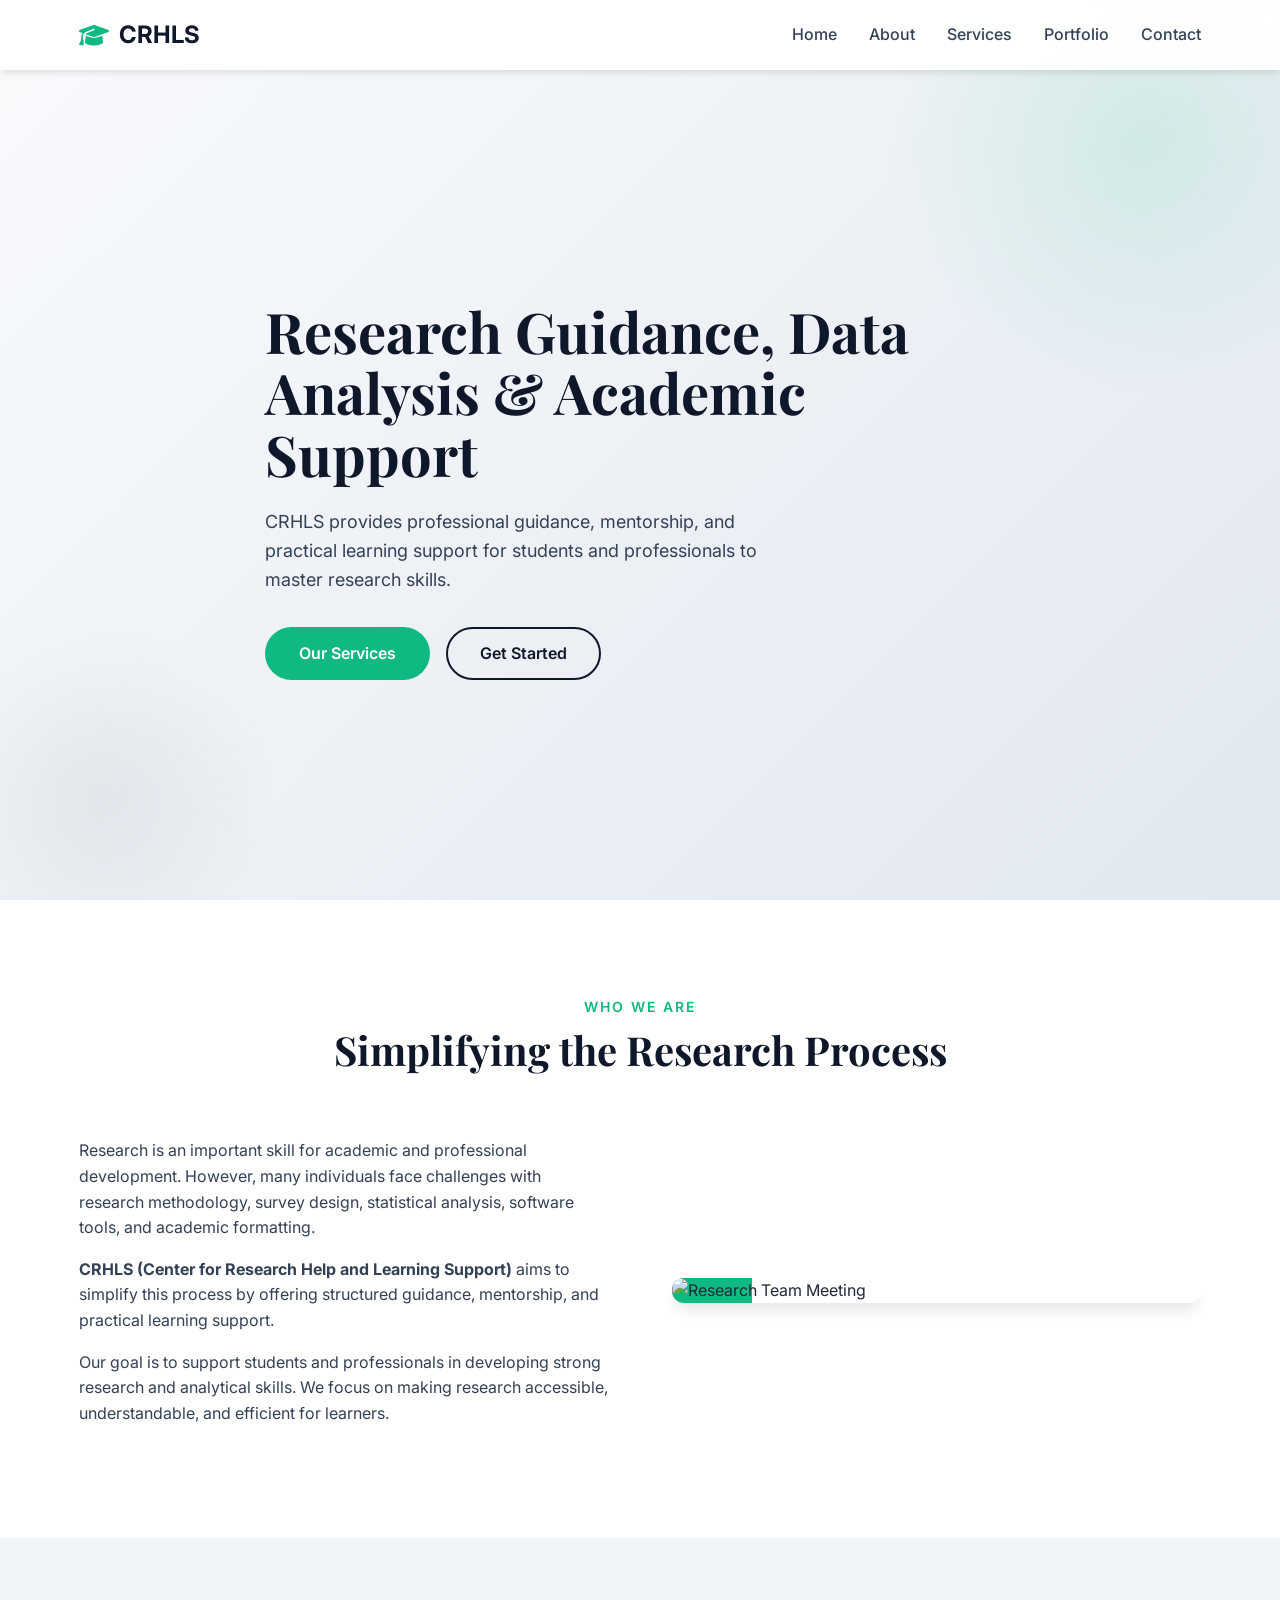
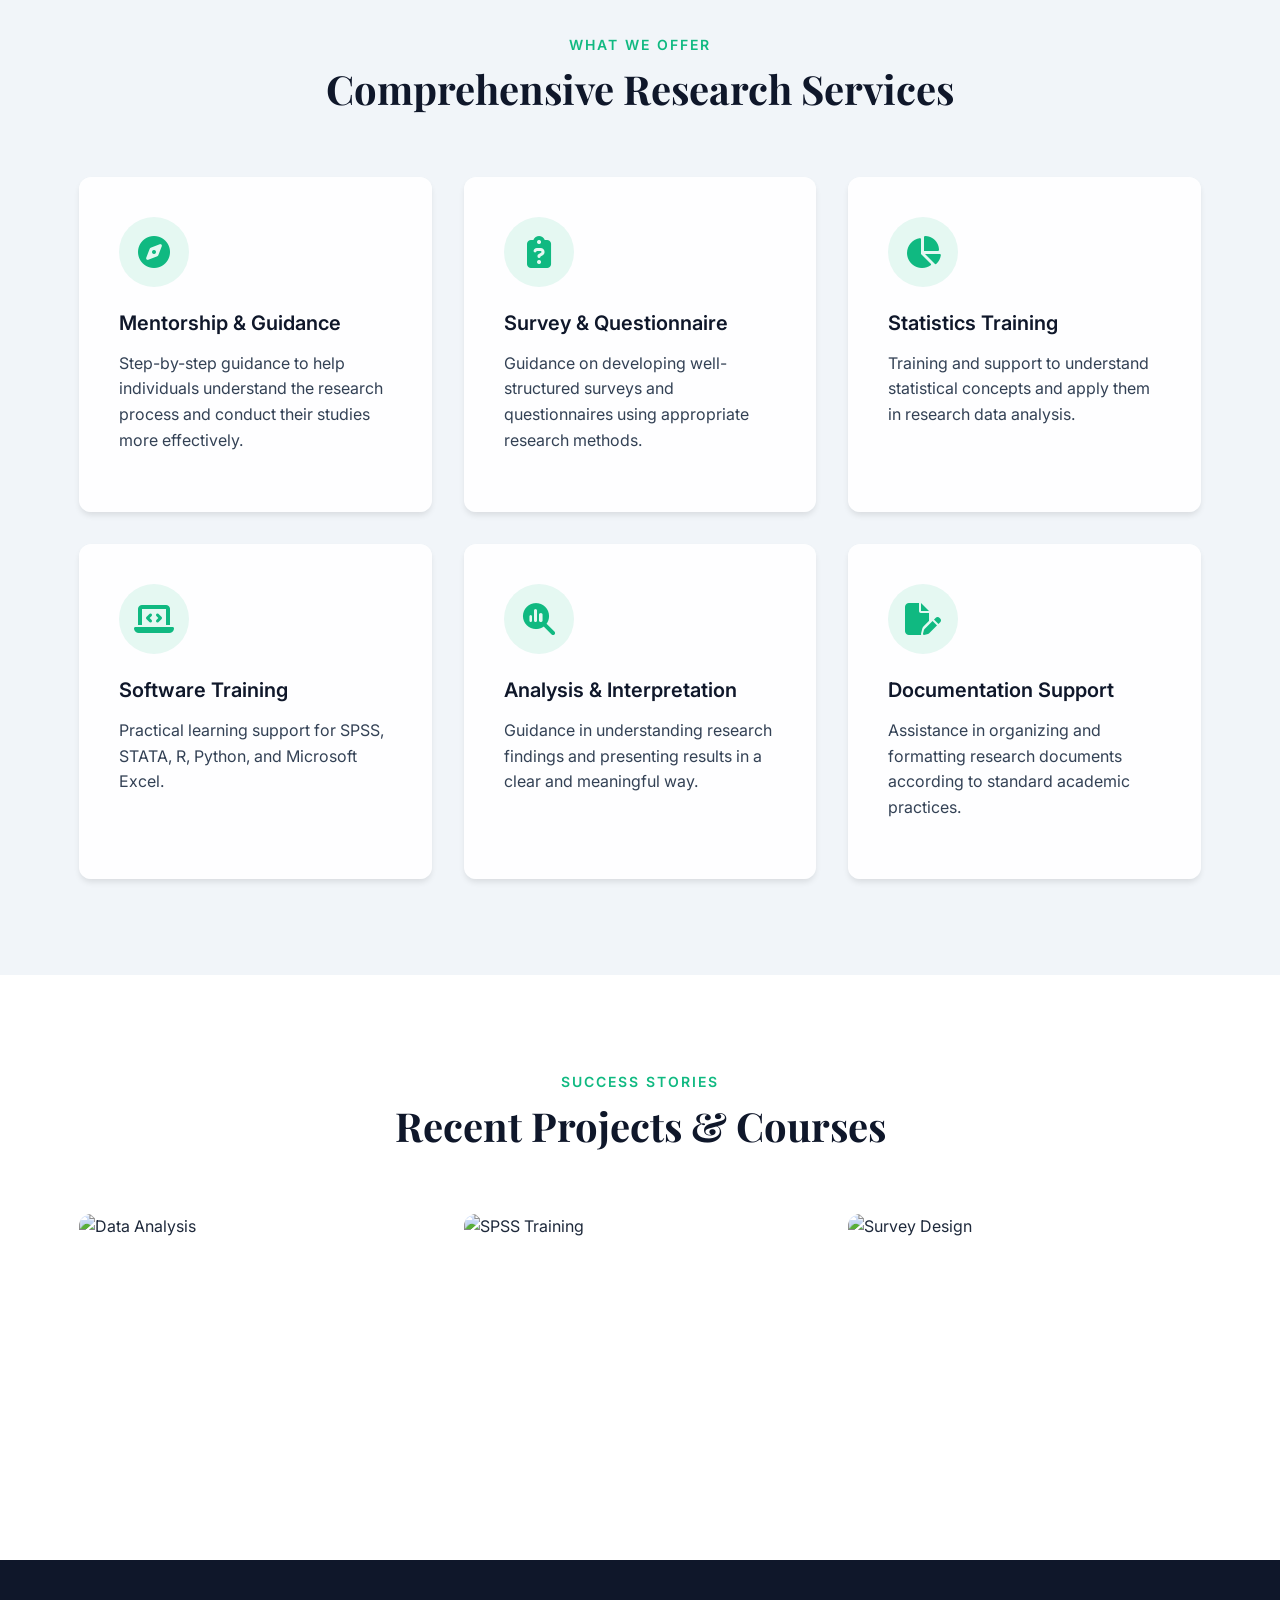
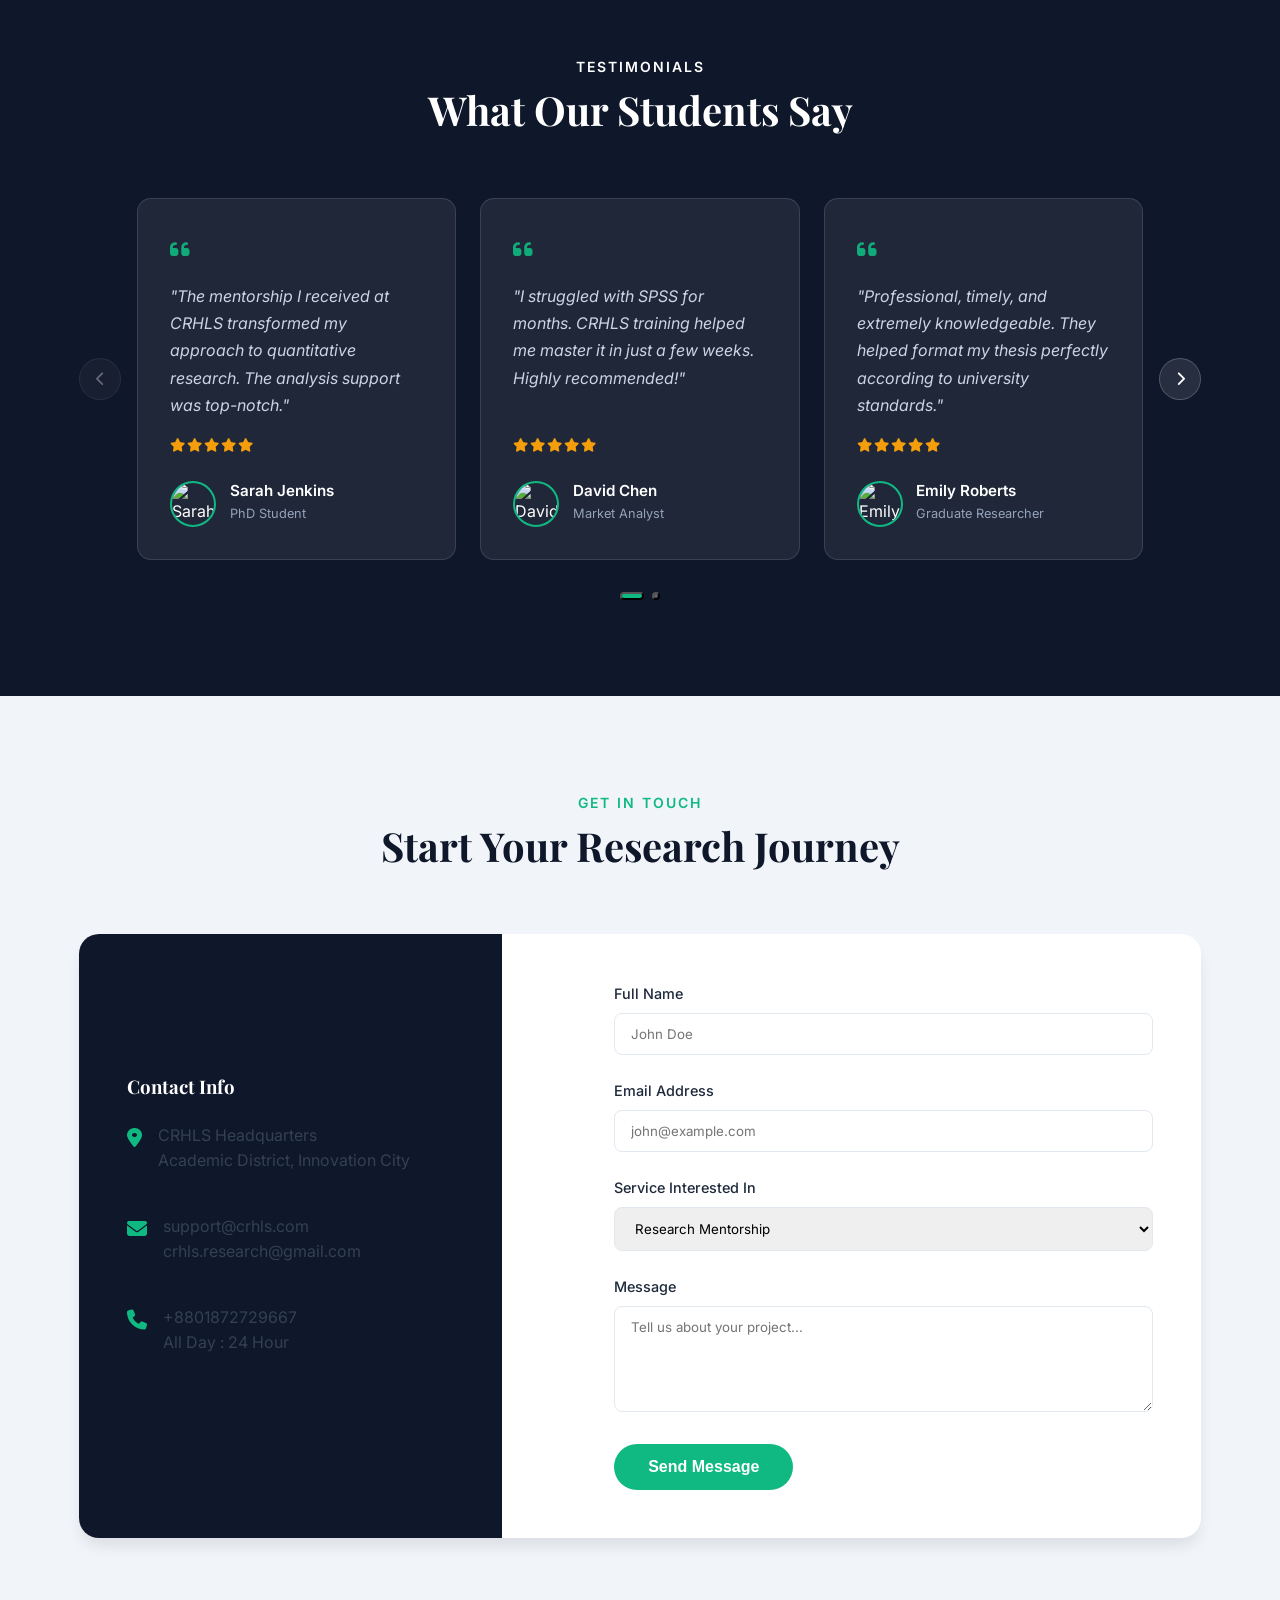
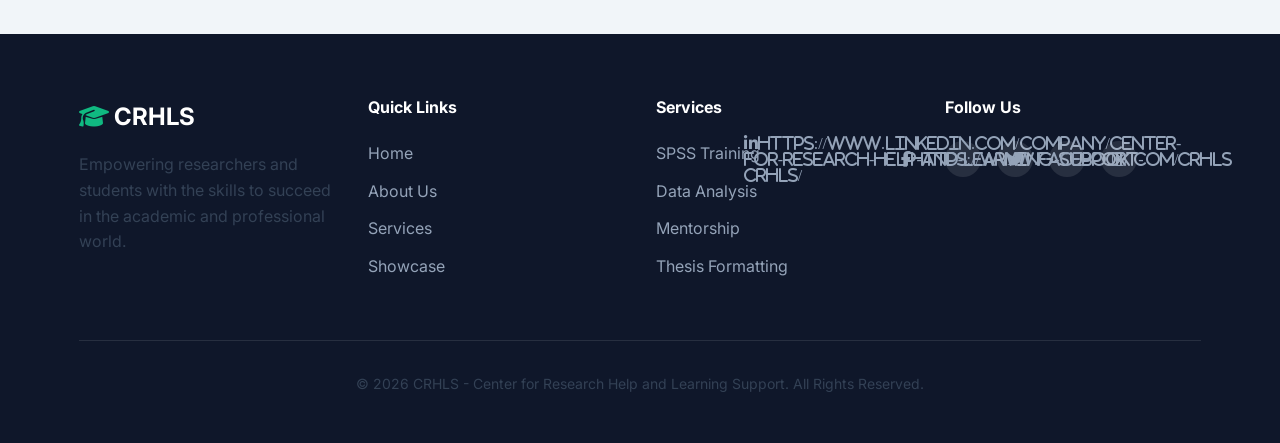
==== commit fc3d403d: "Update index.html" ====
--- a/index.html
+++ b/index.html
@@ -320,9 +320,9 @@
                 <div class="footer-col">
                     <h4>Follow Us</h4>
                     <div class="social-links">
-                        <a href="#"><i class="fa-brands fa-linkedin-in"></i></a>
+                        <a href="#"><i class="fa-brands fa-linkedin-in">https://www.linkedin.com/company/center-for-research-help-and-learning-support-crhls/</i></a>
                         <a href="#"><i class="fa-brands fa-twitter"></i></a>
-                        <a href="#"><i class="fa-brands fa-facebook-f"></i></a>
+                        <a href="#"><i class="fa-brands fa-facebook-f">https://www.facebook.com/CRHLS</i></a>
                         <a href="#"><i class="fa-brands fa-instagram"></i></a>
                     </div>
                 </div>
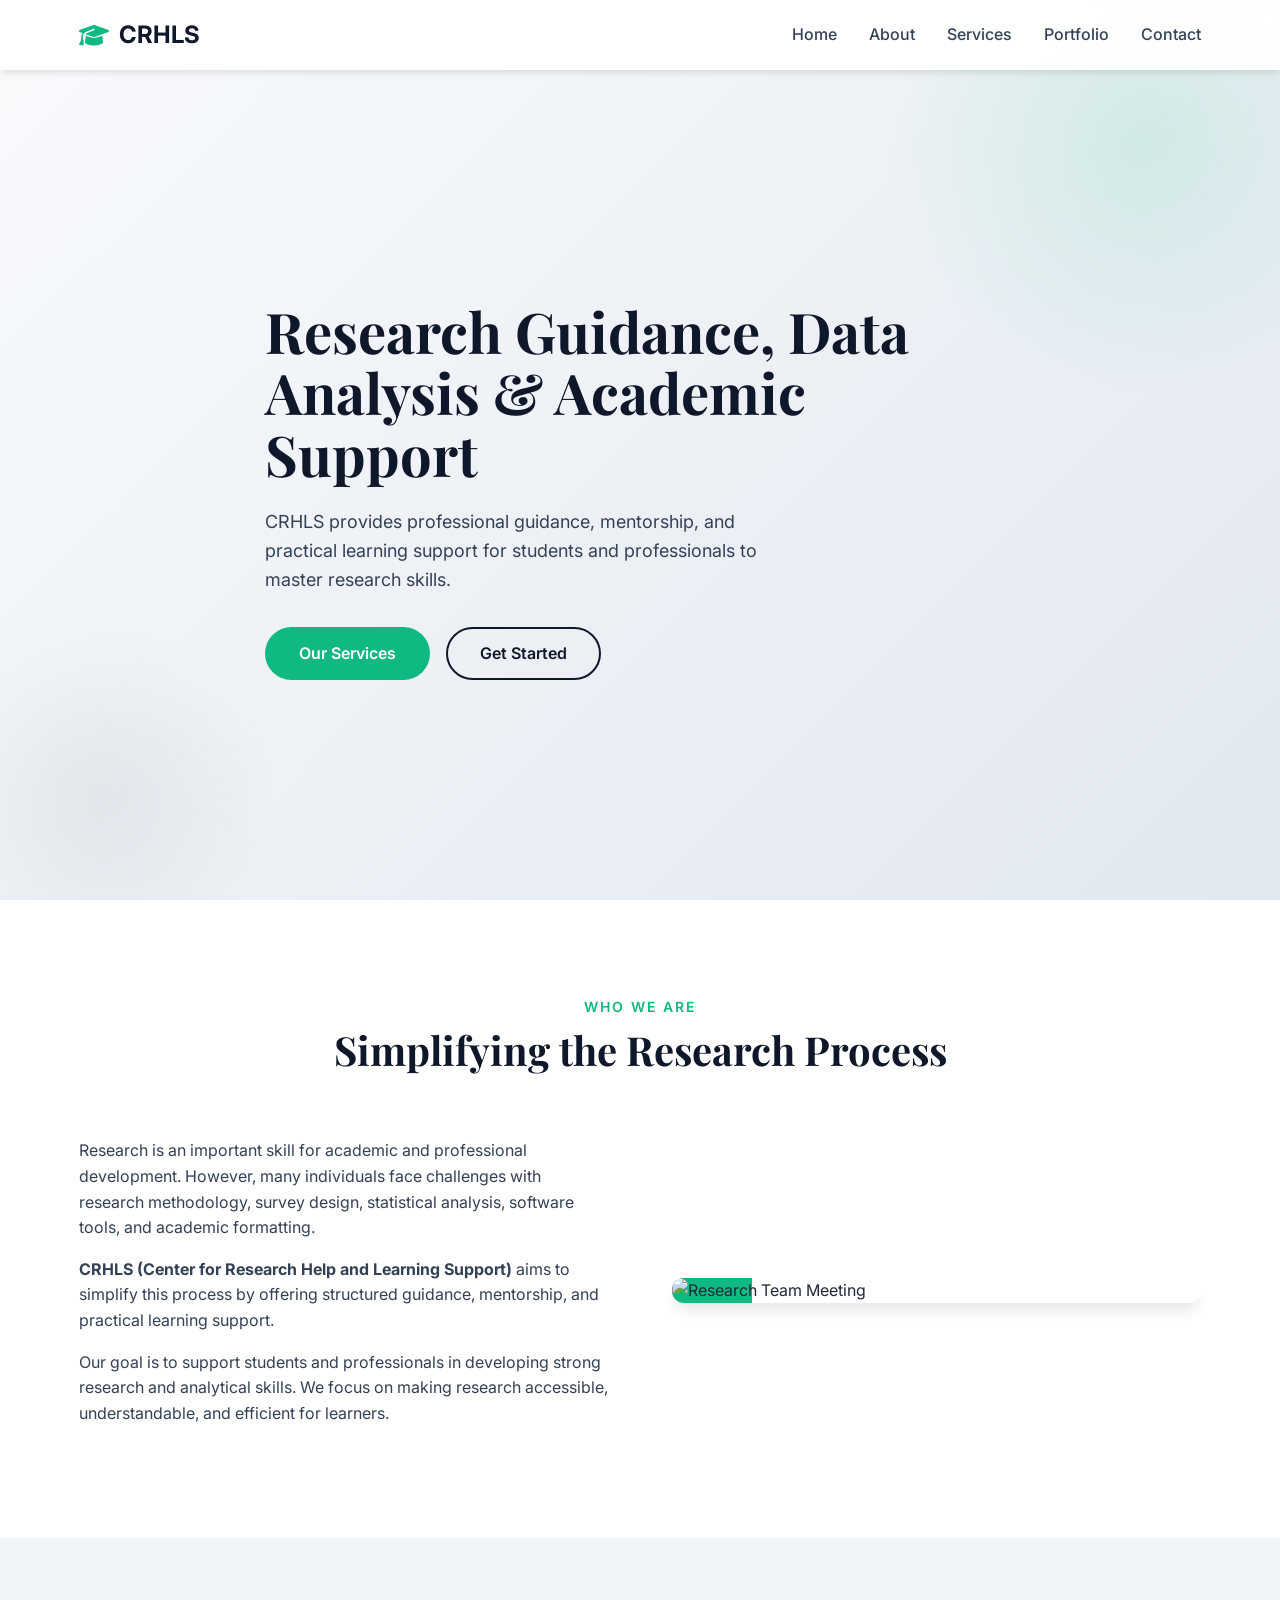
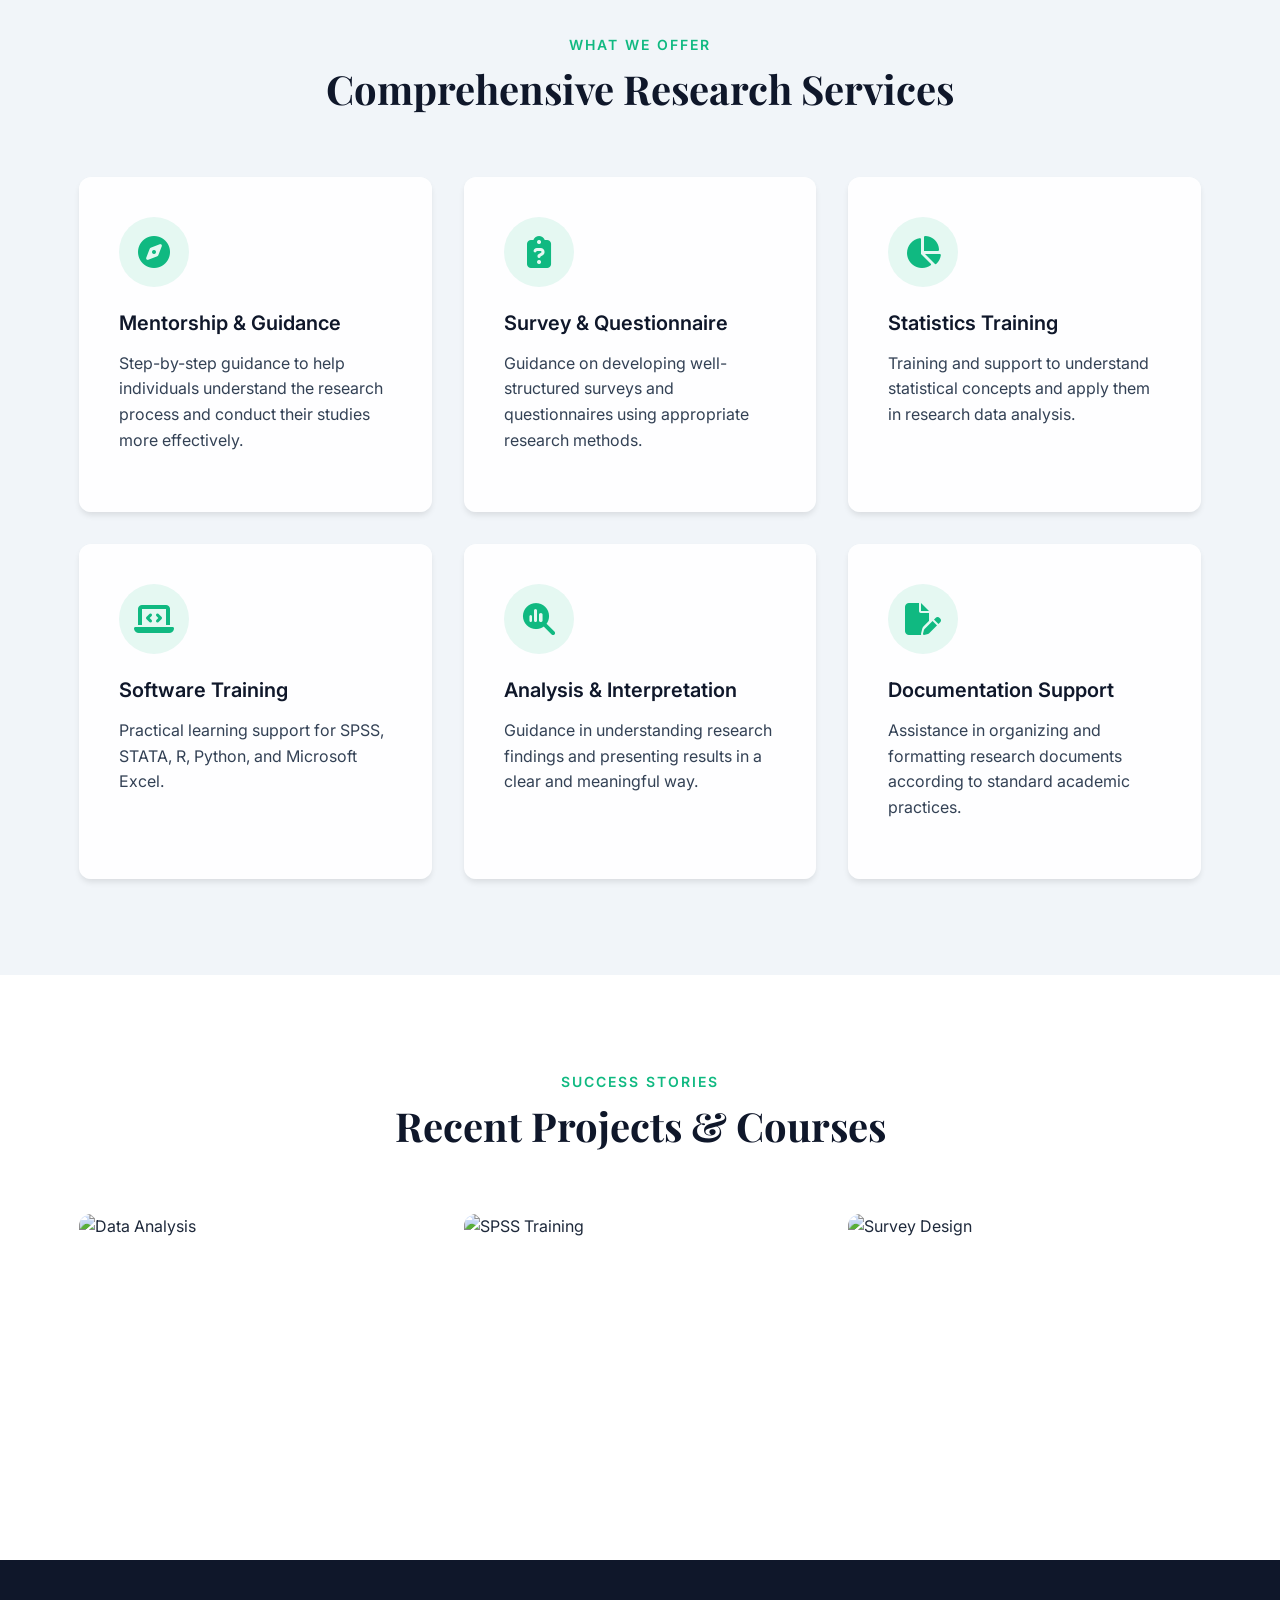
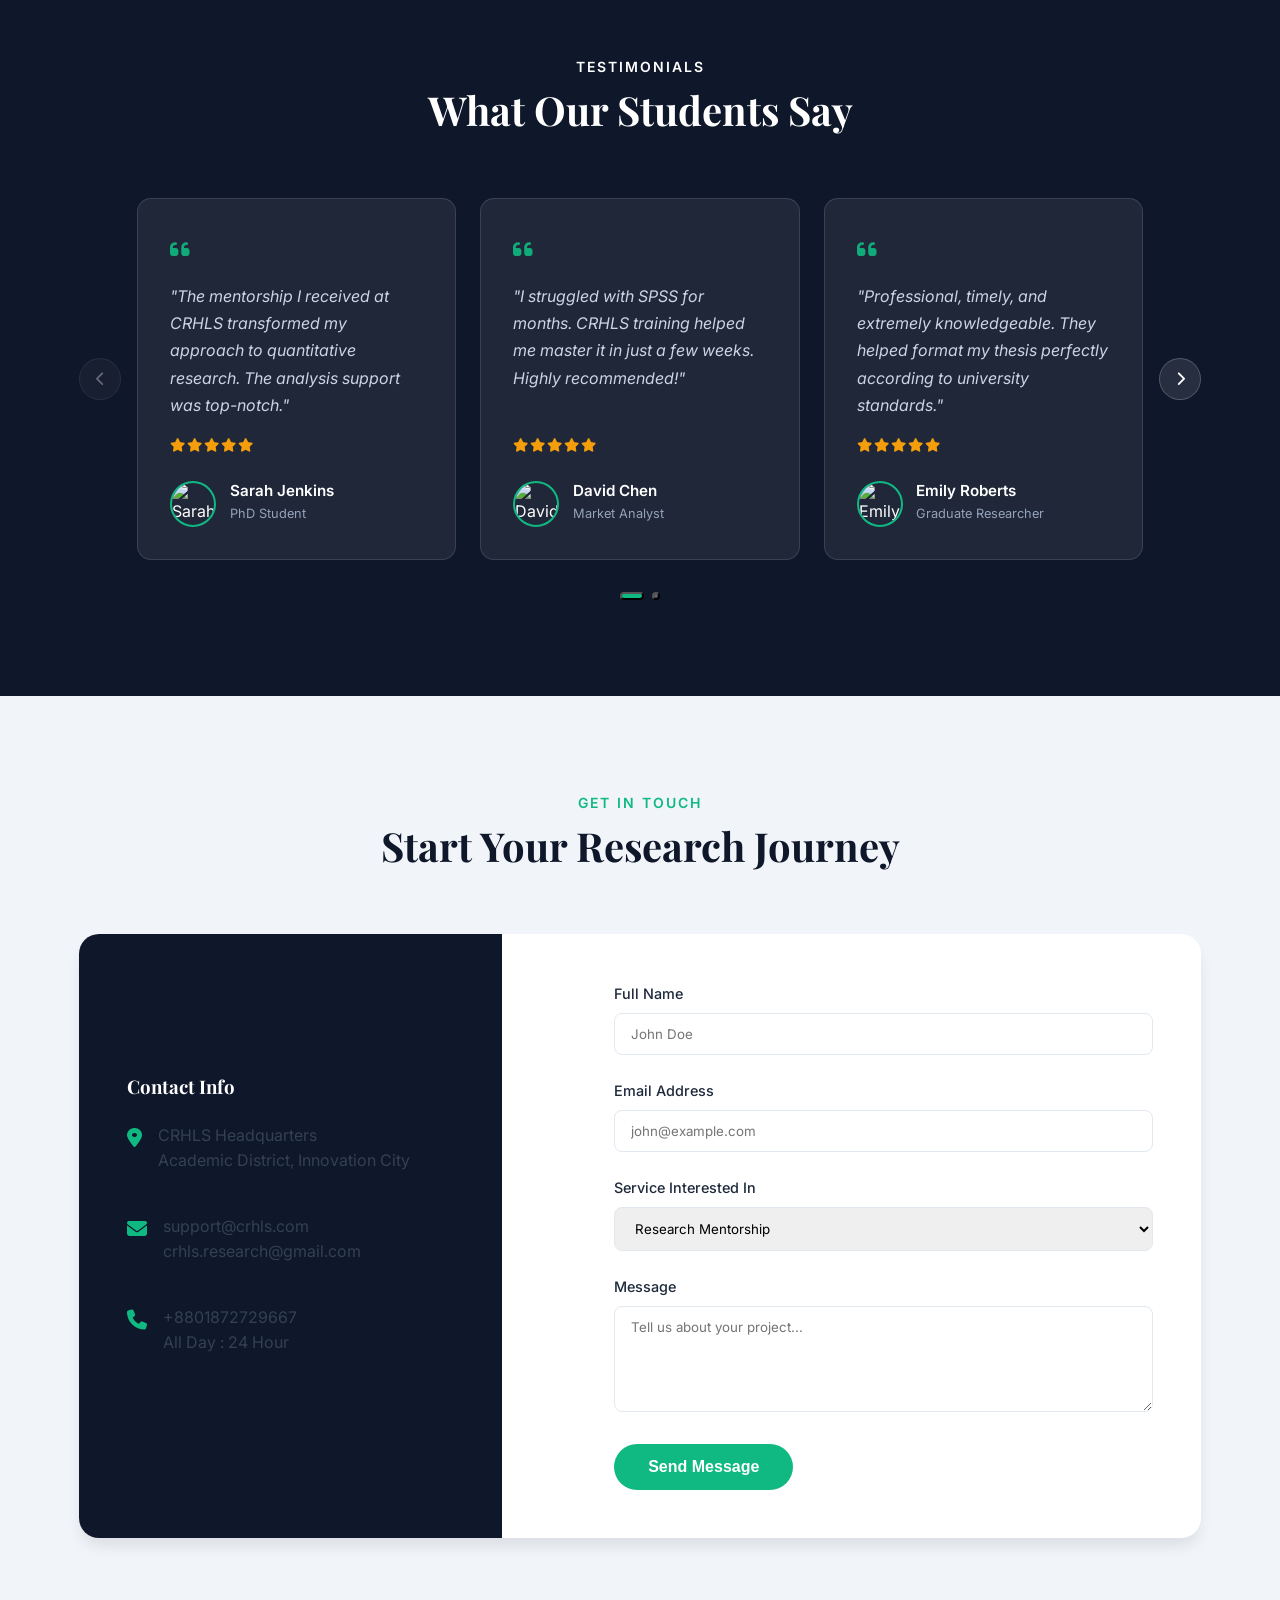
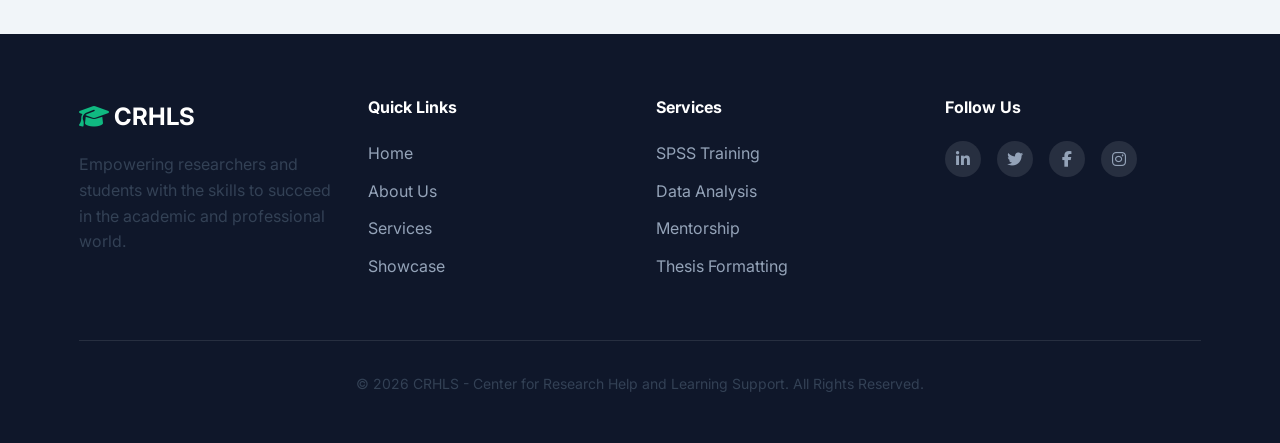
==== commit c599c4a9: "Update index.html" ====
--- a/index.html
+++ b/index.html
@@ -320,11 +320,19 @@
                 <div class="footer-col">
                     <h4>Follow Us</h4>
                     <div class="social-links">
-                        <a href="#"><i class="fa-brands fa-linkedin-in">https://www.linkedin.com/company/center-for-research-help-and-learning-support-crhls/</i></a>
-                        <a href="#"><i class="fa-brands fa-twitter"></i></a>
-                        <a href="#"><i class="fa-brands fa-facebook-f">https://www.facebook.com/CRHLS</i></a>
-                        <a href="#"><i class="fa-brands fa-instagram"></i></a>
-                    </div>
+                        <a href="https://www.linkedin.com/company/center-for-research-help-and-learning-support-crhls/">
+                            <i class="fa-brands fa-linkedin-in"></i>
+                        </a>
+                        <a href="#">
+                            <i class="fa-brands fa-twitter"></i>
+                        </a>
+                        <a href="https://www.facebook.com/CRHLS">
+                            <i class="fa-brands fa-facebook-f"></i>
+                        </a>
+                        <a href="#">
+                            <i class="fa-brands fa-instagram"></i>
+                        </a>
+                        </div>
                 </div>
             </div>
             <div class="copyright">
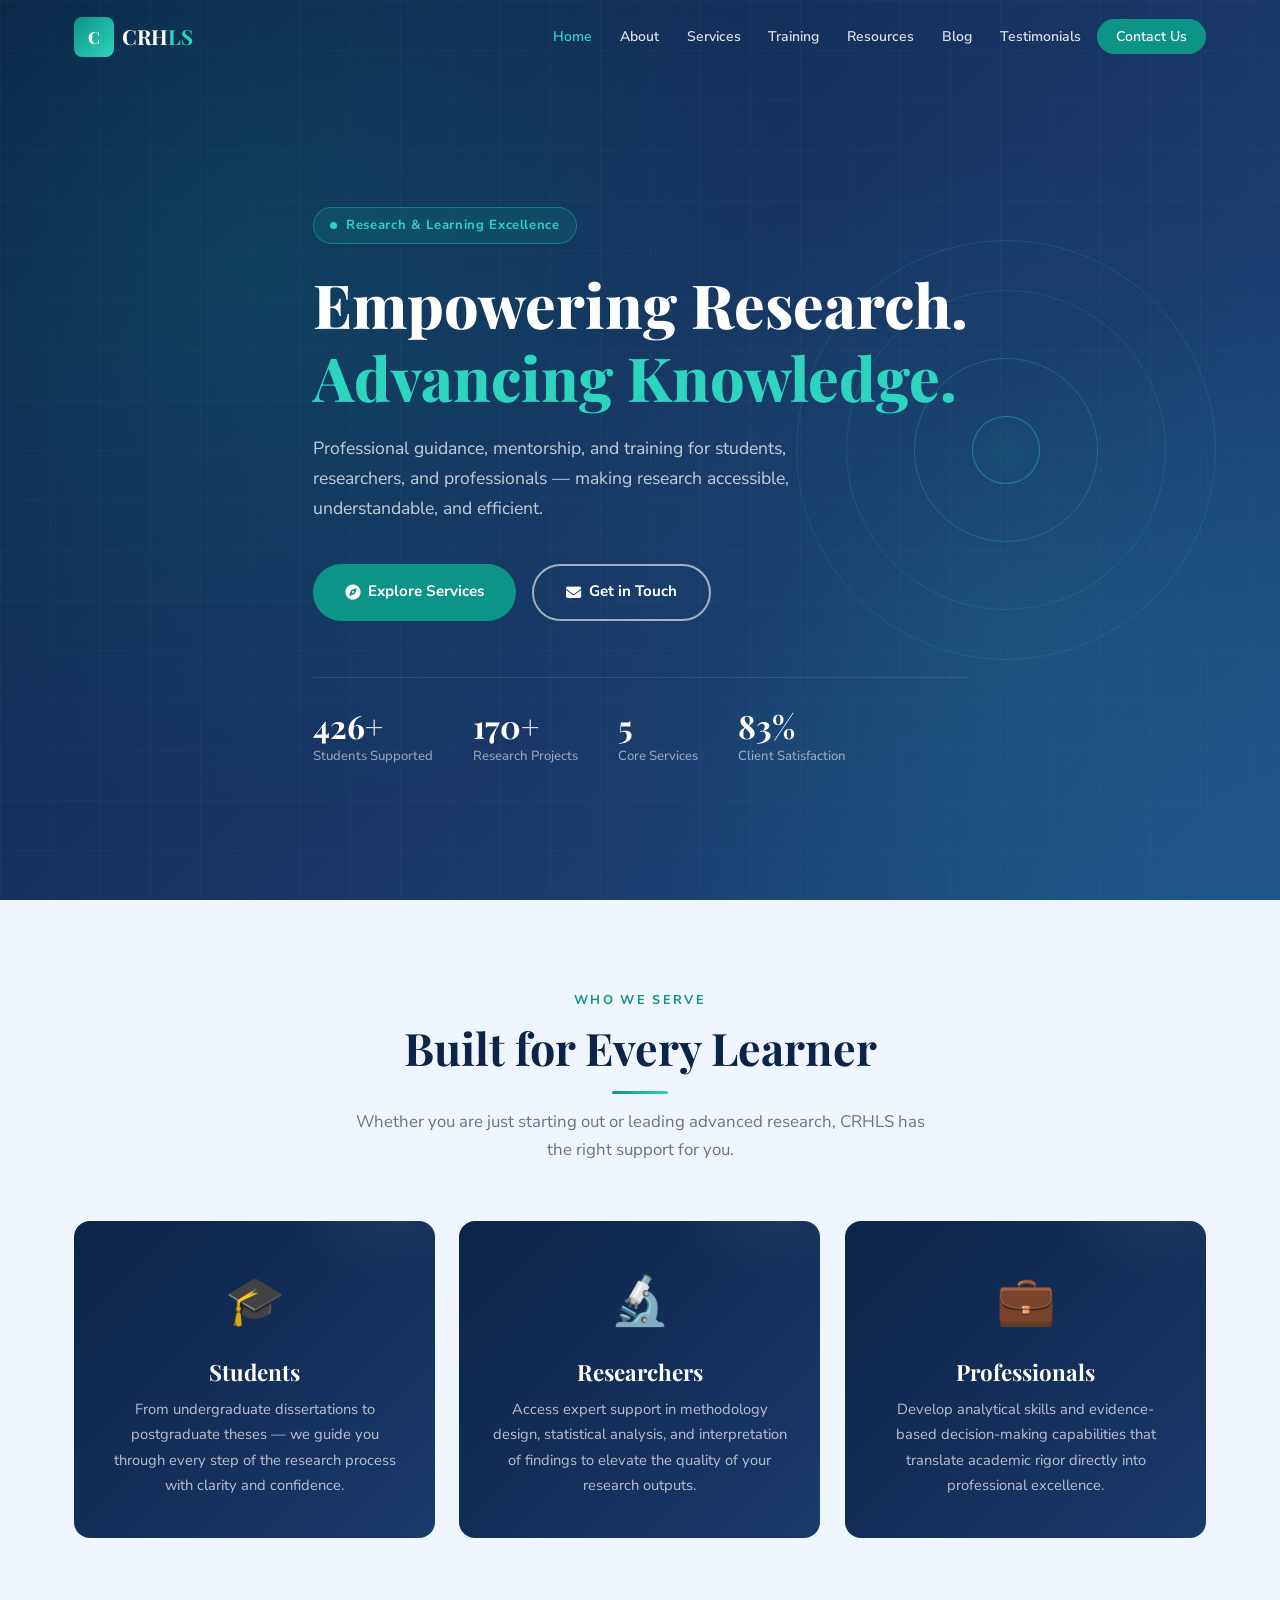
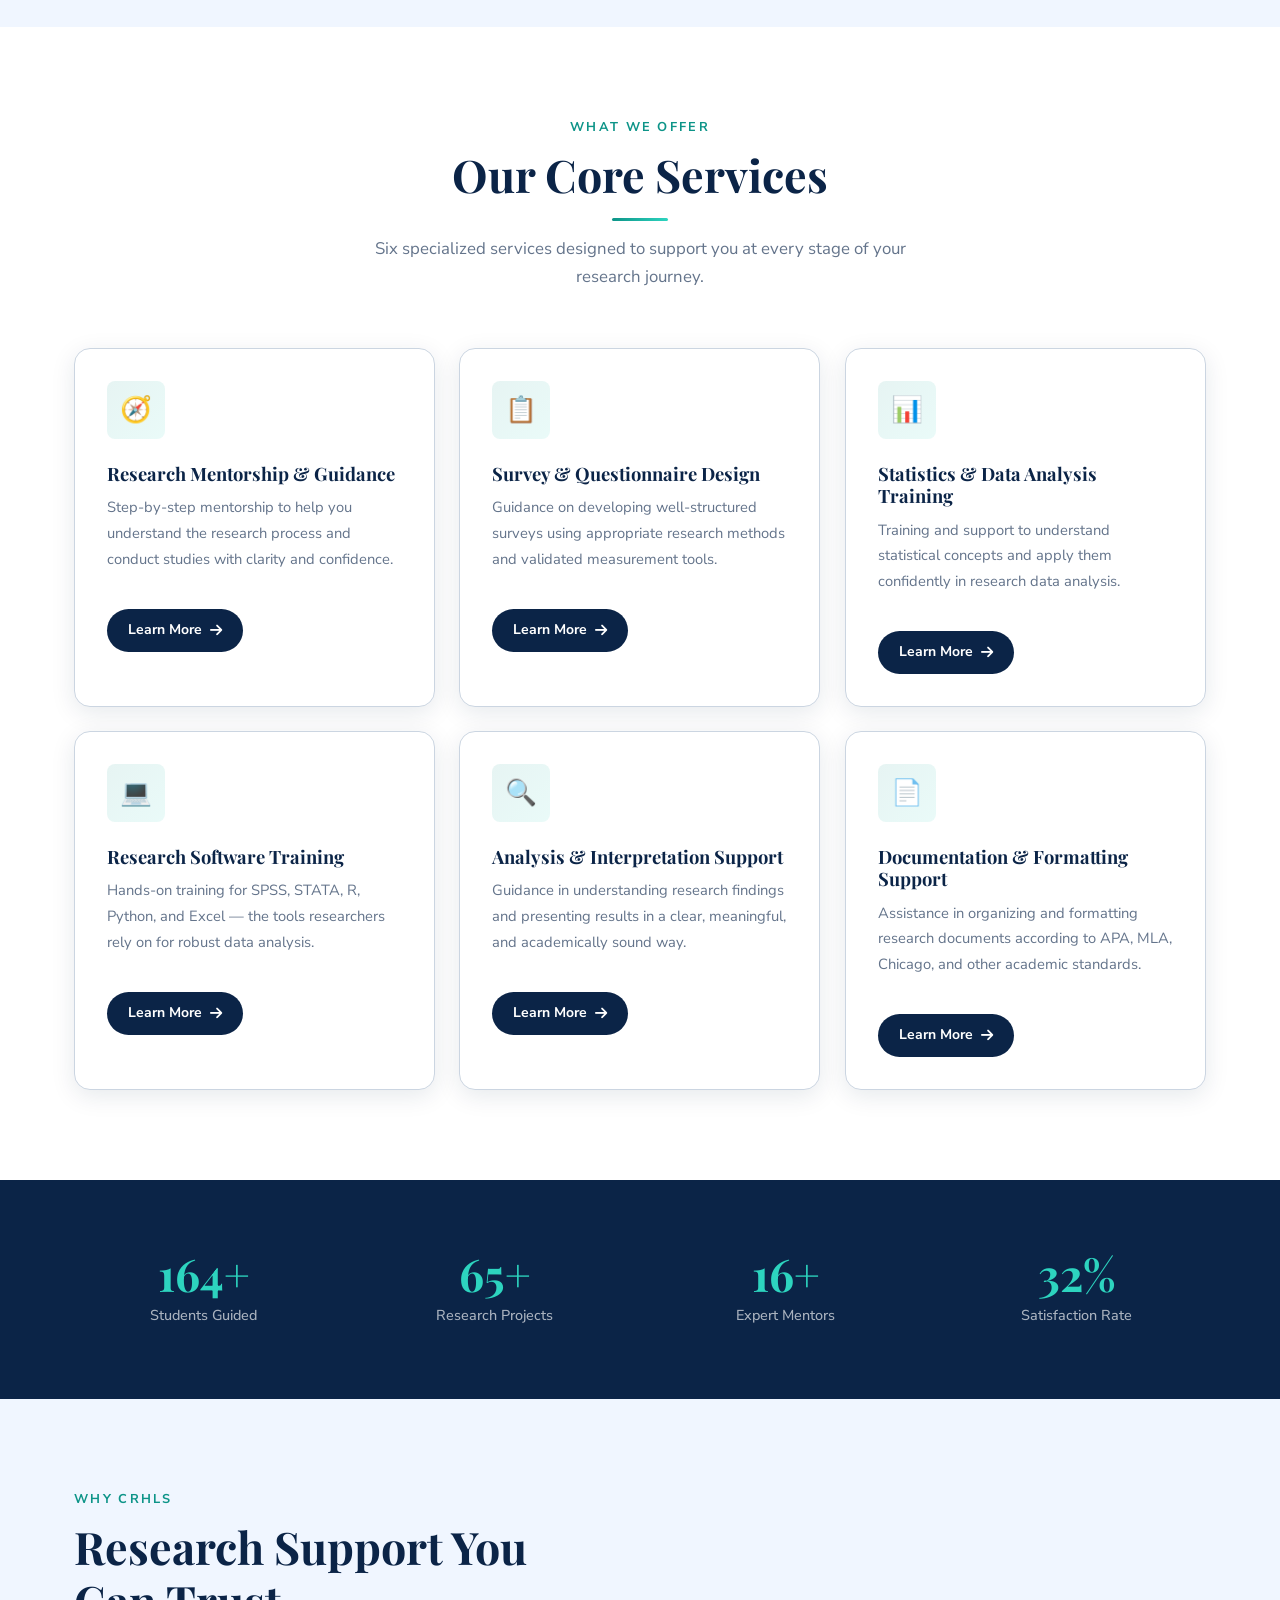
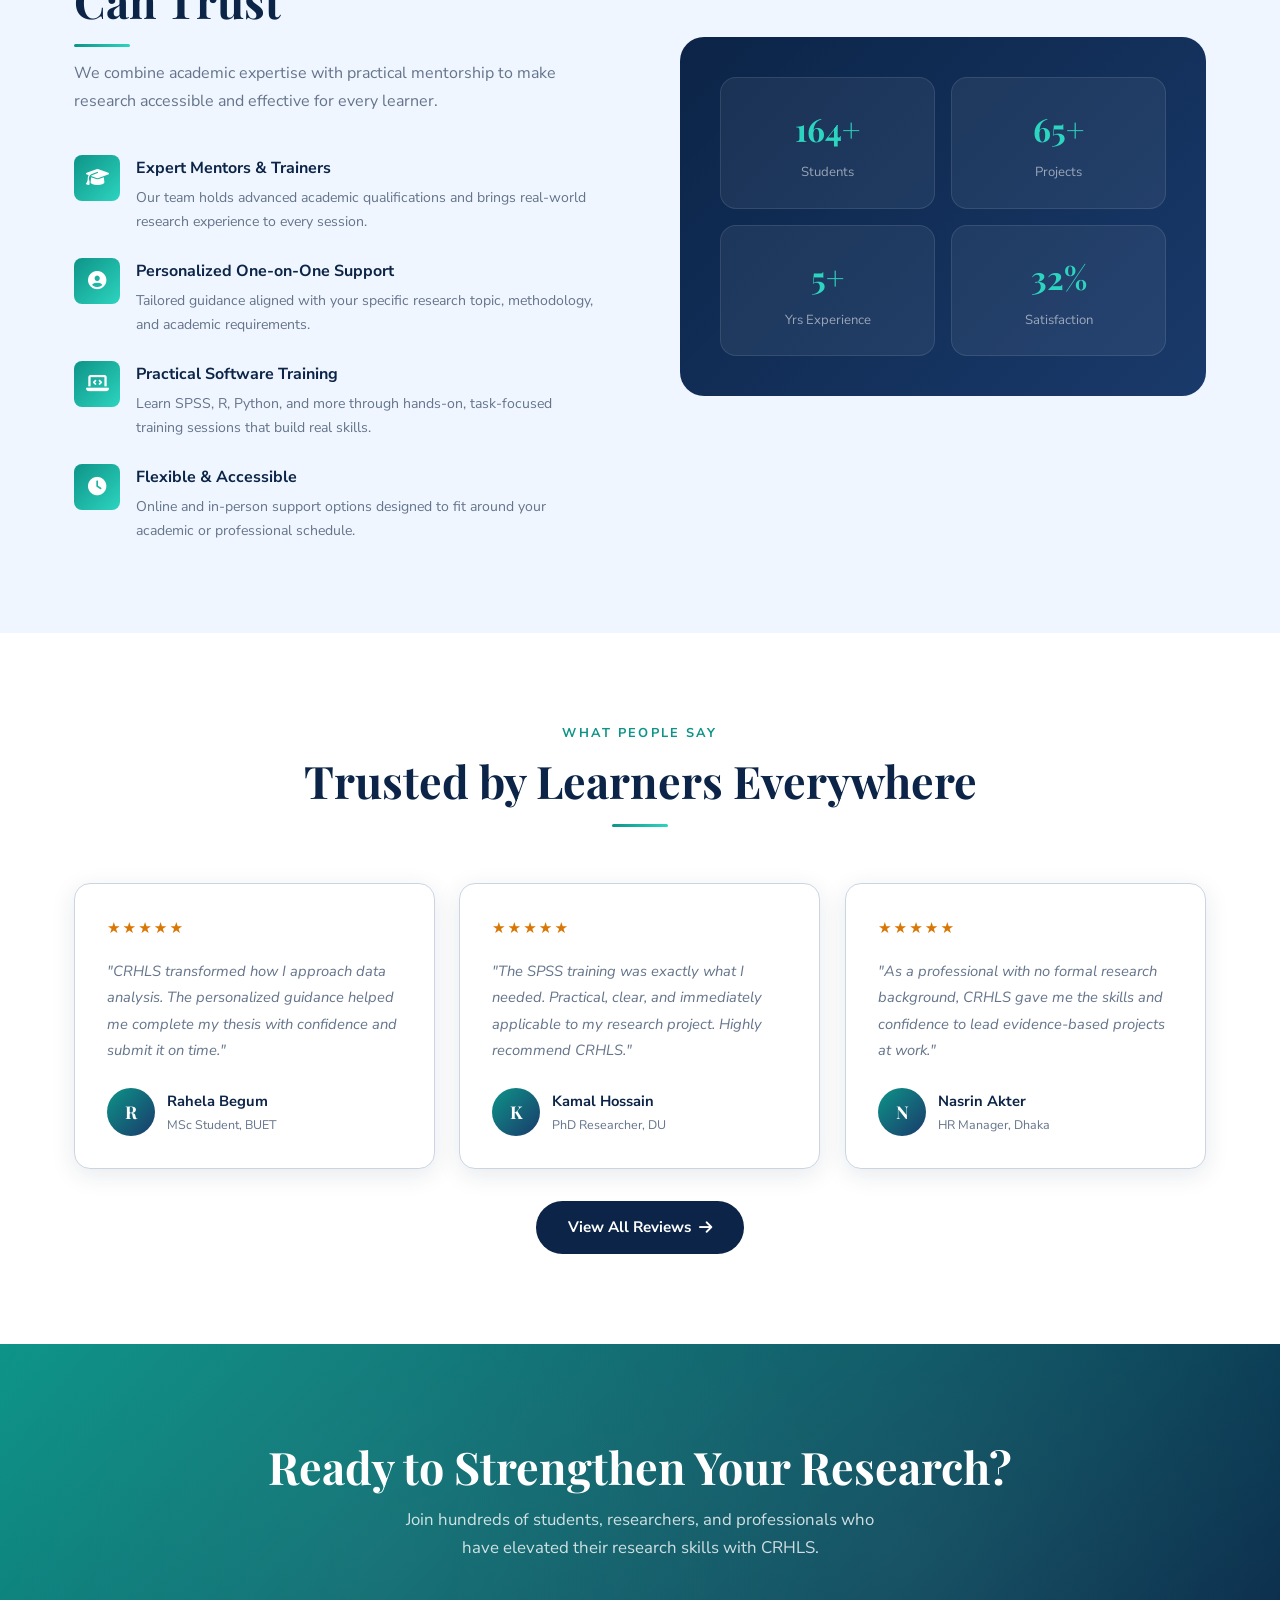
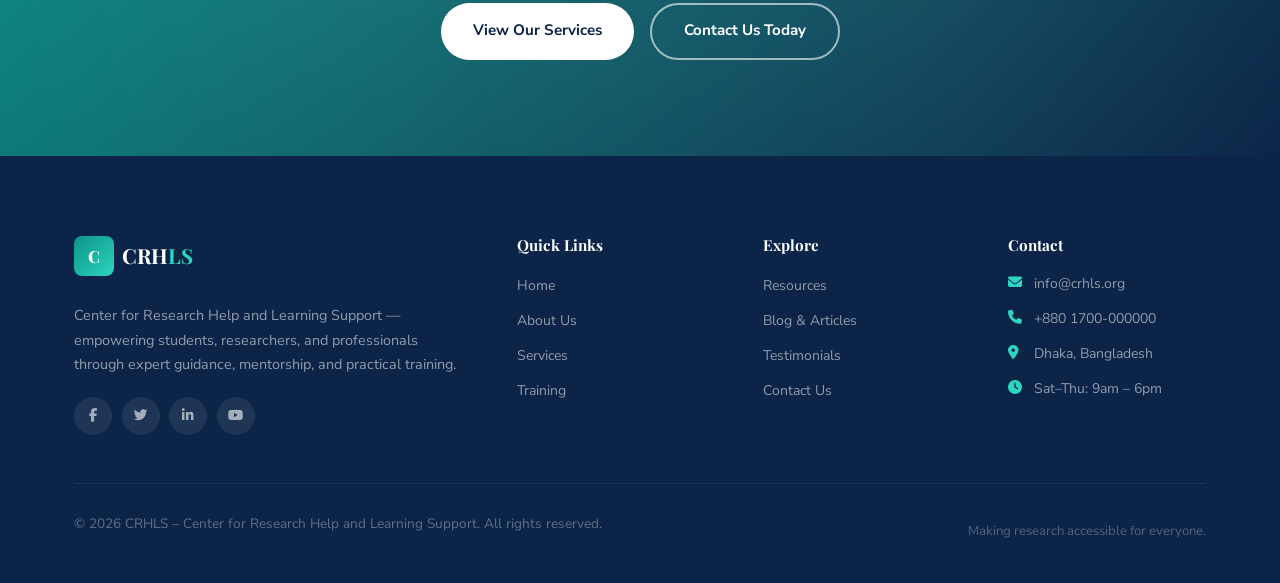
==== commit 94e778af: "add all" ====
--- a/index.html
+++ b/index.html
@@ -1,350 +1,373 @@
-<!DOCTYPE html>
-<html lang="en">
-<head>
-    <meta charset="UTF-8">
-    <meta name="viewport" content="width=device-width, initial-scale=1.0">
-    <title>CRHLS - Center for Research Help and Learning Support</title>
-    
-    <!-- Fonts -->
-    <link rel="preconnect" href="https://fonts.googleapis.com">
-    <link rel="preconnect" href="https://fonts.gstatic.com" crossorigin>
-    <link href="https://fonts.googleapis.com/css2?family=Inter:wght@300;400;500;600;700&family=Playfair+Display:wght@700&display=swap" rel="stylesheet">
-    
-    <!-- Icons -->
-    <link rel="stylesheet" href="https://cdnjs.cloudflare.com/ajax/libs/font-awesome/6.4.0/css/all.min.css">
-
-    <!-- Custom CSS -->
-    <link rel="stylesheet" href="style.css">
-</head>
-<body>
-
-    <!-- NAVBAR -->
-    <nav class="navbar">
-        <div class="container nav-container">
-            <a href="#" class="logo">
-                <i class="fa-solid fa-graduation-cap"></i> CRHLS
-            </a>
-            <div class="nav-links" id="navLinks">
-                <a href="#hero">Home</a>
-                <a href="#about">About</a>
-                <a href="#services">Services</a>
-                <a href="#portfolio">Portfolio</a>
-                <a href="#contact">Contact</a>
-            </div>
-            <div class="mobile-menu-btn" id="mobileMenuBtn">
-                <i class="fa-solid fa-bars"></i>
-            </div>
-        </div>
-    </nav>
-
-    <!-- HERO SECTION (3D Animation 1: Network Sphere) -->
-    <header id="hero" class="hero">
-        <div class="container hero-container">
-            <div class="hero-content reveal">
-                <h1>Research Guidance, Data Analysis & Academic Support</h1>
-                <p>CRHLS provides professional guidance, mentorship, and practical learning support for students and professionals to master research skills.</p>
-                <div class="hero-btns">
-                    <a href="#services" class="btn btn-primary">Our Services</a>
-                    <a href="#contact" class="btn btn-outline">Get Started</a>
-                </div>
-            </div>
-        </div>
-    </header>
-
-    <!-- ABOUT SECTION -->
-    <section id="about" class="section-padding about">
-        <div class="container">
-            <div class="section-header reveal">
-                <span>Who We Are</span>
-                <h2>Simplifying the Research Process</h2>
-            </div>
-            <div class="about-grid">
-                <div class="about-text reveal">
-                    <p>Research is an important skill for academic and professional development. However, many individuals face challenges with research methodology, survey design, statistical analysis, software tools, and academic formatting.</p>
-                    <p><strong>CRHLS (Center for Research Help and Learning Support)</strong> aims to simplify this process by offering structured guidance, mentorship, and practical learning support.</p>
-                    <p>Our goal is to support students and professionals in developing strong research and analytical skills. We focus on making research accessible, understandable, and efficient for learners.</p>
-                </div>
-                <div class="about-image reveal">
-                    <img src="https://picsum.photos/seed/crhls_research/600/400.jpg" alt="Research Team Meeting">
-                </div>
-            </div>
-        </div>
-    </section>
-
-    <!-- SERVICES SECTION -->
-    <section id="services" class="section-padding services">
-        <div class="container">
-            <div class="section-header reveal">
-                <span>What We Offer</span>
-                <h2>Comprehensive Research Services</h2>
-            </div>
-            <div class="services-grid">
-                <!-- Service 1 -->
-                <div class="service-card reveal">
-                    <div class="service-icon"><i class="fa-solid fa-compass"></i></div>
-                    <h3>Mentorship & Guidance</h3>
-                    <p>Step-by-step guidance to help individuals understand the research process and conduct their studies more effectively.</p>
-                </div>
-                <!-- Service 2 -->
-                <div class="service-card reveal">
-                    <div class="service-icon"><i class="fa-solid fa-clipboard-question"></i></div>
-                    <h3>Survey & Questionnaire</h3>
-                    <p>Guidance on developing well-structured surveys and questionnaires using appropriate research methods.</p>
-                </div>
-                <!-- Service 3 -->
-                <div class="service-card reveal">
-                    <div class="service-icon"><i class="fa-solid fa-chart-pie"></i></div>
-                    <h3>Statistics Training</h3>
-                    <p>Training and support to understand statistical concepts and apply them in research data analysis.</p>
-                </div>
-                <!-- Service 4 -->
-                <div class="service-card reveal">
-                    <div class="service-icon"><i class="fa-solid fa-laptop-code"></i></div>
-                    <h3>Software Training</h3>
-                    <p>Practical learning support for SPSS, STATA, R, Python, and Microsoft Excel.</p>
-                </div>
-                <!-- Service 5 -->
-                <div class="service-card reveal">
-                    <div class="service-icon"><i class="fa-solid fa-magnifying-glass-chart"></i></div>
-                    <h3>Analysis & Interpretation</h3>
-                    <p>Guidance in understanding research findings and presenting results in a clear and meaningful way.</p>
-                </div>
-                <!-- Service 6 -->
-                <div class="service-card reveal">
-                    <div class="service-icon"><i class="fa-solid fa-file-pen"></i></div>
-                    <h3>Documentation Support</h3>
-                    <p>Assistance in organizing and formatting research documents according to standard academic practices.</p>
-                </div>
-            </div>
-        </div>
-    </section>
-
-    <!-- PORTFOLIO SECTION -->
-    <section id="portfolio" class="section-padding portfolio">
-        <div class="container">
-            <div class="section-header reveal">
-                <span>Success Stories</span>
-                <h2>Recent Projects & Courses</h2>
-            </div>
-            <div class="portfolio-grid">
-                <!-- Portfolio Item 1 -->
-                <div class="portfolio-item reveal">
-                    <img src="https://picsum.photos/seed/stats/400/300.jpg" alt="Data Analysis" class="portfolio-img">
-                    <div class="portfolio-overlay">
-                        <h3>Advanced Statistical Analysis</h3>
-                        <p>PhD Research Support</p>
-                    </div>
-                </div>
-                <!-- Portfolio Item 2 -->
-                <div class="portfolio-item reveal">
-                    <img src="https://picsum.photos/seed/spss/400/300.jpg" alt="SPSS Training" class="portfolio-img">
-                    <div class="portfolio-overlay">
-                        <h3>SPSS Masterclass</h3>
-                        <p>Corporate Training Workshop</p>
-                    </div>
-                </div>
-                <!-- Portfolio Item 3 -->
-                <div class="portfolio-item reveal">
-                    <img src="https://picsum.photos/seed/survey/400/300.jpg" alt="Survey Design" class="portfolio-img">
-                    <div class="portfolio-overlay">
-                        <h3>Market Survey Design</h3>
-                        <p>Business Consultancy</p>
-                    </div>
-                </div>
-            </div>
-        </div>
-    </section>
-
-    <!-- TESTIMONIALS SECTION -->
-<section class="section-padding testimonials">
-    <div class="container">
-        <div class="section-header reveal">
-            <span>Testimonials</span>
-            <h2>What Our Students Say</h2>
-        </div>
-
-        <div class="testimonial-row-wrapper reveal">
-            <button class="testimonial-nav prev" id="testimonialPrev" aria-label="Previous">
-                <i class="fa-solid fa-chevron-left"></i>
-            </button>
-
-            <div class="testimonial-track" id="testimonialTrack">
-                <div class="testimonial-card">
-                    <div class="quote-icon"><i class="fa-solid fa-quote-left"></i></div>
-                    <p>"The mentorship I received at CRHLS transformed my approach to quantitative research. The analysis support was top-notch."</p>
-                    <div class="star-rating">
-                        <i class="fa-solid fa-star"></i><i class="fa-solid fa-star"></i><i class="fa-solid fa-star"></i><i class="fa-solid fa-star"></i><i class="fa-solid fa-star"></i>
-                    </div>
-                    <div class="user-info">
-                        <img src="https://picsum.photos/seed/user1/50/50.jpg" alt="Sarah Jenkins" class="user-avatar">
-                        <div><h4>Sarah Jenkins</h4><small>PhD Student</small></div>
-                    </div>
-                </div>
-                <div class="testimonial-card">
-                    <div class="quote-icon"><i class="fa-solid fa-quote-left"></i></div>
-                    <p>"I struggled with SPSS for months. CRHLS training helped me master it in just a few weeks. Highly recommended!"</p>
-                    <div class="star-rating">
-                        <i class="fa-solid fa-star"></i><i class="fa-solid fa-star"></i><i class="fa-solid fa-star"></i><i class="fa-solid fa-star"></i><i class="fa-solid fa-star"></i>
-                    </div>
-                    <div class="user-info">
-                        <img src="https://picsum.photos/seed/user2/50/50.jpg" alt="David Chen" class="user-avatar">
-                        <div><h4>David Chen</h4><small>Market Analyst</small></div>
-                    </div>
-                </div>
-                <div class="testimonial-card">
-                    <div class="quote-icon"><i class="fa-solid fa-quote-left"></i></div>
-                    <p>"Professional, timely, and extremely knowledgeable. They helped format my thesis perfectly according to university standards."</p>
-                    <div class="star-rating">
-                        <i class="fa-solid fa-star"></i><i class="fa-solid fa-star"></i><i class="fa-solid fa-star"></i><i class="fa-solid fa-star"></i><i class="fa-solid fa-star"></i>
-                    </div>
-                    <div class="user-info">
-                        <img src="https://picsum.photos/seed/user3/50/50.jpg" alt="Emily Roberts" class="user-avatar">
-                        <div><h4>Emily Roberts</h4><small>Graduate Researcher</small></div>
-                    </div>
-                </div>
-                <div class="testimonial-card">
-                    <div class="quote-icon"><i class="fa-solid fa-quote-left"></i></div>
-                    <p>"The data analysis guidance was clear and practical. I finally understood regression and hypothesis testing properly."</p>
-                    <div class="star-rating">
-                        <i class="fa-solid fa-star"></i><i class="fa-solid fa-star"></i><i class="fa-solid fa-star"></i><i class="fa-solid fa-star"></i><i class="fa-solid fa-star"></i>
-                    </div>
-                    <div class="user-info">
-                        <img src="https://picsum.photos/seed/user4/50/50.jpg" alt="Ahmed Rahman" class="user-avatar">
-                        <div><h4>Ahmed Rahman</h4><small>Statistics Student</small></div>
-                    </div>
-                </div>
-                <div class="testimonial-card">
-                    <div class="quote-icon"><i class="fa-solid fa-quote-left"></i></div>
-                    <p>"CRHLS made my research workflow so much easier. Their step-by-step support saved me weeks of work."</p>
-                    <div class="star-rating">
-                        <i class="fa-solid fa-star"></i><i class="fa-solid fa-star"></i><i class="fa-solid fa-star"></i><i class="fa-solid fa-star"></i><i class="fa-solid fa-star"></i>
-                    </div>
-                    <div class="user-info">
-                        <img src="https://picsum.photos/seed/user5/50/50.jpg" alt="Maria Gonzalez" class="user-avatar">
-                        <div><h4>Maria Gonzalez</h4><small>Master's Researcher</small></div>
-                    </div>
-                </div>
-            </div>
-
-            <button class="testimonial-nav next" id="testimonialNext" aria-label="Next">
-                <i class="fa-solid fa-chevron-right"></i>
-            </button>
-        </div>
-
-        <div class="testimonial-dots" id="testimonialDots"></div>
-    </div>
-</section>
-
-    <!-- CONTACT SECTION -->
-    <section id="contact" class="section-padding contact">
-        <div class="container">
-            <div class="section-header reveal">
-                <span>Get In Touch</span>
-                <h2>Start Your Research Journey</h2>
-            </div>
-            <div class="contact-container reveal">
-                <div class="contact-info">
-                    <h3>Contact Info</h3>
-                    <div class="contact-item">
-                        <i class="fa-solid fa-location-dot"></i>
-                        <p>CRHLS Headquarters<br>Academic District, Innovation City</p>
-                    </div>
-                    <div class="contact-item">
-                        <i class="fa-solid fa-envelope"></i>
-                        <p>support@crhls.com<br>crhls.research@gmail.com</p>
-                    </div>
-                    <div class="contact-item">
-                        <i class="fa-solid fa-phone"></i>
-                        <p>+8801872729667<br> All Day : 24 Hour</p>
-                    </div>
-                </div>
-                <div class="contact-form">
-                    <form id="contactForm">
-                        <div class="form-group">
-                            <label>Full Name</label>
-                            <input type="text" class="form-control" placeholder="John Doe" required>
-                        </div>
-                        <div class="form-group">
-                            <label>Email Address</label>
-                            <input type="email" class="form-control" placeholder="john@example.com" required>
-                        </div>
-                        <div class="form-group">
-                            <label>Service Interested In</label>
-                            <select class="form-control">
-                                <option>Research Mentorship</option>
-                                <option>Survey Design</option>
-                                <option>Data Analysis</option>
-                                <option>Software Training</option>
-                                <option>Other</option>
-                            </select>
-                        </div>
-                        <div class="form-group">
-                            <label>Message</label>
-                            <textarea class="form-control" rows="5" placeholder="Tell us about your project..." required></textarea>
-                        </div>
-                        <button type="submit" class="btn btn-primary">Send Message</button>
-                    </form>
-                </div>
-            </div>
-        </div>
-    </section>
-
-    <!-- FOOTER -->
-    <footer>
-        <div class="container">
-            <div class="footer-grid">
-                <div class="footer-col">
-                    <a href="#" class="logo" style="color: #fff; margin-bottom: 1rem; display:inline-block;">
-                        <i class="fa-solid fa-graduation-cap" style="color:var(--accent-color)"></i> CRHLS
-                    </a>
-                    <p>Empowering researchers and students with the skills to succeed in the academic and professional world.</p>
-                </div>
-                <div class="footer-col">
-                    <h4>Quick Links</h4>
-                    <ul class="footer-links">
-                        <li><a href="#hero">Home</a></li>
-                        <li><a href="#about">About Us</a></li>
-                        <li><a href="#services">Services</a></li>
-                        <li><a href="#portfolio">Showcase</a></li>
-                    </ul>
-                </div>
-                <div class="footer-col">
-                    <h4>Services</h4>
-                    <ul class="footer-links">
-                        <li><a href="#">SPSS Training</a></li>
-                        <li><a href="#">Data Analysis</a></li>
-                        <li><a href="#">Mentorship</a></li>
-                        <li><a href="#">Thesis Formatting</a></li>
-                    </ul>
-                </div>
-                <div class="footer-col">
-                    <h4>Follow Us</h4>
-                    <div class="social-links">
-                        <a href="https://www.linkedin.com/company/center-for-research-help-and-learning-support-crhls/">
-                            <i class="fa-brands fa-linkedin-in"></i>
-                        </a>
-                        <a href="#">
-                            <i class="fa-brands fa-twitter"></i>
-                        </a>
-                        <a href="https://www.facebook.com/CRHLS">
-                            <i class="fa-brands fa-facebook-f"></i>
-                        </a>
-                        <a href="#">
-                            <i class="fa-brands fa-instagram"></i>
-                        </a>
-                        </div>
-                </div>
-            </div>
-            <div class="copyright">
-                <p>&copy; 2026 CRHLS - Center for Research Help and Learning Support. All Rights Reserved.</p>
-            </div>
-        </div>
-    </footer>
-
-    <!-- Toast Notification -->
-    <div id="toast" class="toast">Message sent successfully! We will contact you soon.</div>
-
-    <!-- Custom JS -->
-    <script src="script.js"></script>
-</body>
-</html>
+<!DOCTYPE html>
+<html lang="en">
+<head>
+  <meta charset="UTF-8" />
+  <meta name="viewport" content="width=device-width, initial-scale=1.0" />
+  <meta name="description" content="CRHLS – Center for Research Help and Learning Support. Professional research guidance, data analysis training, and academic support for students, researchers, and professionals." />
+  <title>CRHLS – Center for Research Help &amp; Learning Support</title>
+  <link rel="preconnect" href="https://fonts.googleapis.com" />
+  <link rel="preconnect" href="https://fonts.gstatic.com" crossorigin />
+  <link rel="stylesheet" href="https://cdnjs.cloudflare.com/ajax/libs/font-awesome/6.5.0/css/all.min.css" />
+  <link rel="stylesheet" href="css/style.css" />
+  <link rel="stylesheet" href="css/animations.css" />
+</head>
+<body>
+
+<!-- HEADER -->
+<header class="header" id="header">
+  <nav class="nav container">
+    <a href="index.html" class="nav__logo" aria-label="CRHLS Home">
+      <div class="nav__logo-icon">C</div>
+      <span class="nav__logo-text">CRH<span>LS</span></span>
+    </a>
+    <ul class="nav__menu" id="navMenu" role="list">
+      <li><a href="index.html"        class="nav__link">Home</a></li>
+      <li><a href="about.html"        class="nav__link">About</a></li>
+      <li><a href="services.html"     class="nav__link">Services</a></li>
+      <li><a href="training.html"     class="nav__link">Training</a></li>
+      <li><a href="resources.html"    class="nav__link">Resources</a></li>
+      <li><a href="blog.html"         class="nav__link">Blog</a></li>
+      <li><a href="testimonials.html" class="nav__link">Testimonials</a></li>
+      <li><a href="contact.html"      class="nav__link nav__link--cta">Contact Us</a></li>
+    </ul>
+    <button class="nav__toggle" id="navToggle" aria-label="Toggle navigation" aria-expanded="false">
+      <span></span><span></span><span></span>
+    </button>
+  </nav>
+</header>
+
+<!-- HERO -->
+<section class="hero" aria-label="Hero">
+  <div class="hero__bg"></div>
+  <div class="container">
+    <div class="hero__content">
+      <div class="hero__badge">
+        <span>Research &amp; Learning Excellence</span>
+      </div>
+      <h1 class="hero__title">
+        Empowering Research.<br>
+        <em>Advancing Knowledge.</em>
+      </h1>
+      <p class="hero__sub">
+        Professional guidance, mentorship, and training for students, researchers,
+        and professionals — making research accessible, understandable, and efficient.
+      </p>
+      <div class="hero__cta">
+        <a href="services.html" class="btn btn--primary">
+          <i class="fas fa-compass"></i> Explore Services
+        </a>
+        <a href="contact.html" class="btn btn--outline">
+          <i class="fas fa-envelope"></i> Get in Touch
+        </a>
+      </div>
+      <div class="hero__stats">
+        <div>
+          <div class="hero__stat-num" data-target="500" data-suffix="+">500+</div>
+          <div class="hero__stat-lbl">Students Supported</div>
+        </div>
+        <div>
+          <div class="hero__stat-num" data-target="200" data-suffix="+">200+</div>
+          <div class="hero__stat-lbl">Research Projects</div>
+        </div>
+        <div>
+          <div class="hero__stat-num" data-target="6">6</div>
+          <div class="hero__stat-lbl">Core Services</div>
+        </div>
+        <div>
+          <div class="hero__stat-num" data-target="98" data-suffix="%">98%</div>
+          <div class="hero__stat-lbl">Client Satisfaction</div>
+        </div>
+      </div>
+    </div>
+  </div>
+  <!-- Decorative rings -->
+  <div class="hero__deco" aria-hidden="true">
+    <div class="hero__ring"></div>
+    <div class="hero__ring"></div>
+    <div class="hero__ring"></div>
+    <div class="hero__ring"></div>
+  </div>
+</section>
+
+<!-- WHO WE SERVE -->
+<section class="section section--alt">
+  <div class="container">
+    <div class="section__header reveal">
+      <span class="section__label">Who We Serve</span>
+      <h2 class="section__title">Built for Every Learner</h2>
+      <div class="divider"></div>
+      <p class="section__desc">Whether you are just starting out or leading advanced research, CRHLS has the right support for you.</p>
+    </div>
+    <div class="grid-3">
+      <div class="audience-card reveal d1">
+        <div class="audience-card__icon">🎓</div>
+        <h3 class="audience-card__title">Students</h3>
+        <p class="audience-card__text">From undergraduate dissertations to postgraduate theses — we guide you through every step of the research process with clarity and confidence.</p>
+      </div>
+      <div class="audience-card reveal d2">
+        <div class="audience-card__icon">🔬</div>
+        <h3 class="audience-card__title">Researchers</h3>
+        <p class="audience-card__text">Access expert support in methodology design, statistical analysis, and interpretation of findings to elevate the quality of your research outputs.</p>
+      </div>
+      <div class="audience-card reveal d3">
+        <div class="audience-card__icon">💼</div>
+        <h3 class="audience-card__title">Professionals</h3>
+        <p class="audience-card__text">Develop analytical skills and evidence-based decision-making capabilities that translate academic rigor directly into professional excellence.</p>
+      </div>
+    </div>
+  </div>
+</section>
+
+<!-- SERVICES OVERVIEW -->
+<section class="section">
+  <div class="container">
+    <div class="section__header reveal">
+      <span class="section__label">What We Offer</span>
+      <h2 class="section__title">Our Core Services</h2>
+      <div class="divider"></div>
+      <p class="section__desc">Six specialized services designed to support you at every stage of your research journey.</p>
+    </div>
+    <div class="grid-auto">
+      <article class="card reveal d1">
+        <div class="card__icon">🧭</div>
+        <h3 class="card__title">Research Mentorship &amp; Guidance</h3>
+        <p class="card__text">Step-by-step mentorship to help you understand the research process and conduct studies with clarity and confidence.</p>
+        <a href="services.html" class="btn btn--sm btn--dark" style="margin-top:1.25rem">Learn More <i class="fas fa-arrow-right"></i></a>
+      </article>
+      <article class="card reveal d2">
+        <div class="card__icon">📋</div>
+        <h3 class="card__title">Survey &amp; Questionnaire Design</h3>
+        <p class="card__text">Guidance on developing well-structured surveys using appropriate research methods and validated measurement tools.</p>
+        <a href="services.html" class="btn btn--sm btn--dark" style="margin-top:1.25rem">Learn More <i class="fas fa-arrow-right"></i></a>
+      </article>
+      <article class="card reveal d3">
+        <div class="card__icon">📊</div>
+        <h3 class="card__title">Statistics &amp; Data Analysis Training</h3>
+        <p class="card__text">Training and support to understand statistical concepts and apply them confidently in research data analysis.</p>
+        <a href="services.html" class="btn btn--sm btn--dark" style="margin-top:1.25rem">Learn More <i class="fas fa-arrow-right"></i></a>
+      </article>
+      <article class="card reveal d1">
+        <div class="card__icon">💻</div>
+        <h3 class="card__title">Research Software Training</h3>
+        <p class="card__text">Hands-on training for SPSS, STATA, R, Python, and Excel — the tools researchers rely on for robust data analysis.</p>
+        <a href="services.html" class="btn btn--sm btn--dark" style="margin-top:1.25rem">Learn More <i class="fas fa-arrow-right"></i></a>
+      </article>
+      <article class="card reveal d2">
+        <div class="card__icon">🔍</div>
+        <h3 class="card__title">Analysis &amp; Interpretation Support</h3>
+        <p class="card__text">Guidance in understanding research findings and presenting results in a clear, meaningful, and academically sound way.</p>
+        <a href="services.html" class="btn btn--sm btn--dark" style="margin-top:1.25rem">Learn More <i class="fas fa-arrow-right"></i></a>
+      </article>
+      <article class="card reveal d3">
+        <div class="card__icon">📄</div>
+        <h3 class="card__title">Documentation &amp; Formatting Support</h3>
+        <p class="card__text">Assistance in organizing and formatting research documents according to APA, MLA, Chicago, and other academic standards.</p>
+        <a href="services.html" class="btn btn--sm btn--dark" style="margin-top:1.25rem">Learn More <i class="fas fa-arrow-right"></i></a>
+      </article>
+    </div>
+  </div>
+</section>
+
+<!-- STATS BAR -->
+<section class="stats-bar" aria-label="Key statistics">
+  <div class="container">
+    <div class="stats-bar__grid">
+      <div class="reveal d1" style="text-align:center">
+        <div class="stat__num" data-target="500" data-suffix="+">500+</div>
+        <div class="stat__lbl">Students Guided</div>
+      </div>
+      <div class="reveal d2" style="text-align:center">
+        <div class="stat__num" data-target="200" data-suffix="+">200+</div>
+        <div class="stat__lbl">Research Projects</div>
+      </div>
+      <div class="reveal d3" style="text-align:center">
+        <div class="stat__num" data-target="50" data-suffix="+">50+</div>
+        <div class="stat__lbl">Expert Mentors</div>
+      </div>
+      <div class="reveal d4" style="text-align:center">
+        <div class="stat__num" data-target="98" data-suffix="%">98%</div>
+        <div class="stat__lbl">Satisfaction Rate</div>
+      </div>
+    </div>
+  </div>
+</section>
+
+<!-- WHY CHOOSE US -->
+<section class="section section--alt">
+  <div class="container">
+    <div class="why-grid">
+      <div>
+        <div class="reveal">
+          <span class="section__label">Why CRHLS</span>
+          <h2 class="section__title">Research Support You Can Trust</h2>
+          <div class="divider divider--left"></div>
+          <p style="color:var(--muted);margin-bottom:2.5rem">We combine academic expertise with practical mentorship to make research accessible and effective for every learner.</p>
+        </div>
+        <div class="why__item reveal d1">
+          <div class="why__item-icon"><i class="fas fa-graduation-cap"></i></div>
+          <div>
+            <div class="why__item-h">Expert Mentors &amp; Trainers</div>
+            <p class="why__item-p">Our team holds advanced academic qualifications and brings real-world research experience to every session.</p>
+          </div>
+        </div>
+        <div class="why__item reveal d2">
+          <div class="why__item-icon"><i class="fas fa-user-circle"></i></div>
+          <div>
+            <div class="why__item-h">Personalized One-on-One Support</div>
+            <p class="why__item-p">Tailored guidance aligned with your specific research topic, methodology, and academic requirements.</p>
+          </div>
+        </div>
+        <div class="why__item reveal d3">
+          <div class="why__item-icon"><i class="fas fa-laptop-code"></i></div>
+          <div>
+            <div class="why__item-h">Practical Software Training</div>
+            <p class="why__item-p">Learn SPSS, R, Python, and more through hands-on, task-focused training sessions that build real skills.</p>
+          </div>
+        </div>
+        <div class="why__item reveal d4">
+          <div class="why__item-icon"><i class="fas fa-clock"></i></div>
+          <div>
+            <div class="why__item-h">Flexible &amp; Accessible</div>
+            <p class="why__item-p">Online and in-person support options designed to fit around your academic or professional schedule.</p>
+          </div>
+        </div>
+      </div>
+      <div class="why__visual reveal-right">
+        <div class="why__vc">
+          <div class="num" data-target="500" data-suffix="+">500+</div>
+          <div class="lbl">Students</div>
+        </div>
+        <div class="why__vc">
+          <div class="num" data-target="200" data-suffix="+">200+</div>
+          <div class="lbl">Projects</div>
+        </div>
+        <div class="why__vc">
+          <div class="num">5+</div>
+          <div class="lbl">Yrs Experience</div>
+        </div>
+        <div class="why__vc">
+          <div class="num" data-target="98" data-suffix="%">98%</div>
+          <div class="lbl">Satisfaction</div>
+        </div>
+      </div>
+    </div>
+  </div>
+</section>
+
+<!-- TESTIMONIALS PREVIEW -->
+<section class="section">
+  <div class="container">
+    <div class="section__header reveal">
+      <span class="section__label">What People Say</span>
+      <h2 class="section__title">Trusted by Learners Everywhere</h2>
+      <div class="divider"></div>
+    </div>
+    <div class="grid-3">
+      <div class="testi-card reveal d1">
+        <div class="testi-card__stars">★★★★★</div>
+        <p class="testi-card__text">"CRHLS transformed how I approach data analysis. The personalized guidance helped me complete my thesis with confidence and submit it on time."</p>
+        <div class="testi-card__author">
+          <div class="testi-card__avatar">R</div>
+          <div>
+            <div class="testi-card__name">Rahela Begum</div>
+            <div class="testi-card__role">MSc Student, BUET</div>
+          </div>
+        </div>
+      </div>
+      <div class="testi-card reveal d2">
+        <div class="testi-card__stars">★★★★★</div>
+        <p class="testi-card__text">"The SPSS training was exactly what I needed. Practical, clear, and immediately applicable to my research project. Highly recommend CRHLS."</p>
+        <div class="testi-card__author">
+          <div class="testi-card__avatar">K</div>
+          <div>
+            <div class="testi-card__name">Kamal Hossain</div>
+            <div class="testi-card__role">PhD Researcher, DU</div>
+          </div>
+        </div>
+      </div>
+      <div class="testi-card reveal d3">
+        <div class="testi-card__stars">★★★★★</div>
+        <p class="testi-card__text">"As a professional with no formal research background, CRHLS gave me the skills and confidence to lead evidence-based projects at work."</p>
+        <div class="testi-card__author">
+          <div class="testi-card__avatar">N</div>
+          <div>
+            <div class="testi-card__name">Nasrin Akter</div>
+            <div class="testi-card__role">HR Manager, Dhaka</div>
+          </div>
+        </div>
+      </div>
+    </div>
+    <div class="text-center mt-4">
+      <a href="testimonials.html" class="btn btn--dark">View All Reviews <i class="fas fa-arrow-right"></i></a>
+    </div>
+  </div>
+</section>
+
+<!-- CTA -->
+<section class="cta-section">
+  <div class="container">
+    <div class="cta-section__inner reveal">
+      <h2 class="cta-section__title">Ready to Strengthen Your Research?</h2>
+      <p class="cta-section__text">Join hundreds of students, researchers, and professionals who have elevated their research skills with CRHLS.</p>
+      <div class="cta-section__btns">
+        <a href="services.html" class="btn btn--secondary">View Our Services</a>
+        <a href="contact.html"  class="btn btn--outline">Contact Us Today</a>
+      </div>
+    </div>
+  </div>
+</section>
+
+<!-- FOOTER -->
+<footer class="footer">
+  <div class="container">
+    <div class="footer__grid">
+      <div>
+        <a href="index.html" class="nav__logo" style="display:inline-flex;margin-bottom:.85rem">
+          <div class="nav__logo-icon">C</div>
+          <span class="nav__logo-text" style="color:#fff">CRH<span>LS</span></span>
+        </a>
+        <p class="footer__brand-p">Center for Research Help and Learning Support — empowering students, researchers, and professionals through expert guidance, mentorship, and practical training.</p>
+        <div class="footer__social">
+          <a href="#" class="social-btn" aria-label="Facebook"><i class="fab fa-facebook-f"></i></a>
+          <a href="#" class="social-btn" aria-label="Twitter"><i class="fab fa-twitter"></i></a>
+          <a href="#" class="social-btn" aria-label="LinkedIn"><i class="fab fa-linkedin-in"></i></a>
+          <a href="#" class="social-btn" aria-label="YouTube"><i class="fab fa-youtube"></i></a>
+        </div>
+      </div>
+      <div>
+        <h4 class="footer__h">Quick Links</h4>
+        <ul class="footer__links">
+          <li><a href="index.html"    class="footer__link">Home</a></li>
+          <li><a href="about.html"    class="footer__link">About Us</a></li>
+          <li><a href="services.html" class="footer__link">Services</a></li>
+          <li><a href="training.html" class="footer__link">Training</a></li>
+        </ul>
+      </div>
+      <div>
+        <h4 class="footer__h">Explore</h4>
+        <ul class="footer__links">
+          <li><a href="resources.html"    class="footer__link">Resources</a></li>
+          <li><a href="blog.html"         class="footer__link">Blog &amp; Articles</a></li>
+          <li><a href="testimonials.html" class="footer__link">Testimonials</a></li>
+          <li><a href="contact.html"      class="footer__link">Contact Us</a></li>
+        </ul>
+      </div>
+      <div>
+        <h4 class="footer__h">Contact</h4>
+        <div class="footer__contact-row"><i class="fas fa-envelope"></i><span>info@crhls.org</span></div>
+        <div class="footer__contact-row"><i class="fas fa-phone"></i><span>+880 1700-000000</span></div>
+        <div class="footer__contact-row"><i class="fas fa-map-marker-alt"></i><span>Dhaka, Bangladesh</span></div>
+        <div class="footer__contact-row"><i class="fas fa-clock"></i><span>Sat–Thu: 9am – 6pm</span></div>
+      </div>
+    </div>
+    <div class="footer__bottom">
+      <p class="footer__copy">&copy; 2026 CRHLS – Center for Research Help and Learning Support. All rights reserved.</p>
+      <p class="footer__bottom-note">Making research accessible for everyone.</p>
+    </div>
+  </div>
+</footer>
+
+<button class="back-top" aria-label="Back to top"><i class="fas fa-arrow-up"></i></button>
+<script src="js/main.js"></script>
+</body>
+</html>
--- a/css/style.css
+++ b/css/style.css
@@ -0,0 +1,427 @@
+/* ============================================
+   CRHLS – Main Stylesheet
+   ============================================ */
+
+@import url('https://fonts.googleapis.com/css2?family=Playfair+Display:wght@400;500;600;700;800&family=Nunito+Sans:ital,opsz,wght@0,6..12,300;0,6..12,400;0,6..12,500;0,6..12,600;0,6..12,700;1,6..12,400&display=swap');
+
+/* ===== CSS VARIABLES ===== */
+:root {
+  --navy:         #0B2447;
+  --blue:         #1A3A6B;
+  --blue-mid:     #1E5599;
+  --teal:         #0D9488;
+  --teal-light:   #2DD4BF;
+  --amber:        #D97706;
+  --amber-light:  #FCD34D;
+  --bg:           #F0F6FF;
+  --bg-alt:       #E8EFF8;
+  --white:        #FFFFFF;
+  --text:         #1E293B;
+  --muted:        #64748B;
+  --border:       #CBD5E1;
+  --shadow-clr:   rgba(11, 36, 71, 0.1);
+
+  --font-heading: 'Playfair Display', Georgia, serif;
+  --font-body:    'Nunito Sans', system-ui, sans-serif;
+
+  --container:    1180px;
+  --nav-h:        74px;
+
+  --r-sm:  4px;
+  --r-md:  8px;
+  --r-lg:  16px;
+  --r-xl:  24px;
+  --r-full:9999px;
+
+  --sh-sm: 0 2px 8px  var(--shadow-clr);
+  --sh-md: 0 6px 24px var(--shadow-clr);
+  --sh-lg: 0 12px 48px var(--shadow-clr);
+  --sh-xl: 0 24px 80px var(--shadow-clr);
+
+  --ease:  0.3s ease;
+  --ease-s:0.5s ease;
+
+  --py: 90px;
+}
+
+/* ===== RESET ===== */
+*, *::before, *::after { box-sizing: border-box; margin: 0; padding: 0; }
+html { scroll-behavior: smooth; }
+body { font-family: var(--font-body); color: var(--text); background: var(--white); line-height: 1.7; overflow-x: hidden; }
+img  { max-width: 100%; display: block; }
+a    { text-decoration: none; color: inherit; }
+ul   { list-style: none; }
+button { font-family: var(--font-body); }
+input, textarea, select { font-family: var(--font-body); }
+
+/* ===== TYPOGRAPHY ===== */
+h1,h2,h3,h4,h5 { font-family: var(--font-heading); line-height: 1.2; color: var(--navy); }
+h1 { font-size: clamp(2.2rem, 5vw, 3.8rem); }
+h2 { font-size: clamp(1.8rem, 3.5vw, 2.8rem); }
+h3 { font-size: clamp(1.25rem, 2.5vw, 1.7rem); }
+h4 { font-size: 1.15rem; }
+p  { margin-bottom: 1rem; }
+p:last-child { margin-bottom: 0; }
+
+/* ===== LAYOUT ===== */
+.container { max-width: var(--container); margin: 0 auto; padding: 0 1.5rem; }
+.section    { padding: var(--py) 0; }
+.section--alt { background: var(--bg); }
+
+.section__header { text-align: center; margin-bottom: 3.5rem; }
+.section__label  { display: block; font-size: .8rem; font-weight: 700; letter-spacing: .18em; text-transform: uppercase; color: var(--teal); margin-bottom: .6rem; }
+.section__title  { margin-bottom: 1rem; }
+.section__desc   { color: var(--muted); font-size: 1.05rem; max-width: 580px; margin: 0 auto; }
+
+.divider { width: 56px; height: 3px; background: linear-gradient(90deg,var(--teal),var(--teal-light)); border-radius: 3px; margin: .85rem auto; }
+.divider--left { margin-left: 0; }
+
+/* ===== BUTTONS ===== */
+.btn { display: inline-flex; align-items: center; gap: .5rem; padding: .85rem 2rem; border-radius: var(--r-full); font-size: .95rem; font-weight: 700; cursor: pointer; border: none; transition: all var(--ease); }
+.btn--primary { background: var(--teal); color: var(--white); }
+.btn--primary:hover { background: #0a7a70; transform: translateY(-2px); box-shadow: 0 8px 24px rgba(13,148,136,.3); }
+.btn--secondary { background: var(--white); color: var(--navy); }
+.btn--secondary:hover { background: var(--bg); transform: translateY(-2px); box-shadow: var(--sh-md); }
+.btn--outline { background: transparent; color: var(--white); border: 2px solid rgba(255,255,255,.6); }
+.btn--outline:hover { background: rgba(255,255,255,.12); border-color: var(--white); transform: translateY(-2px); }
+.btn--dark { background: var(--navy); color: var(--white); }
+.btn--dark:hover { background: var(--blue); transform: translateY(-2px); box-shadow: 0 8px 24px rgba(11,36,71,.3); }
+.btn--sm { padding: .6rem 1.3rem; font-size: .875rem; }
+.btn--full { width: 100%; justify-content: center; }
+
+/* ===== HEADER ===== */
+.header { position: fixed; top: 0; left: 0; width: 100%; z-index: 1000; transition: background var(--ease), box-shadow var(--ease); }
+.header.scrolled { background: var(--white); box-shadow: 0 2px 20px var(--shadow-clr); }
+.header.scrolled .nav__logo-text { color: var(--navy); }
+.header.scrolled .nav__link      { color: var(--text); }
+.header.scrolled .nav__toggle span { background: var(--navy); }
+
+.nav { display: flex; align-items: center; justify-content: space-between; height: var(--nav-h); }
+
+.nav__logo { display: flex; align-items: center; gap: .5rem; }
+.nav__logo-icon {
+  width: 40px; height: 40px;
+  background: linear-gradient(135deg,var(--teal),var(--teal-light));
+  border-radius: var(--r-md);
+  display: flex; align-items: center; justify-content: center;
+  color: #fff; font-weight: 800; font-family: var(--font-heading); font-size: 1.05rem;
+}
+.nav__logo-text { font-family: var(--font-heading); font-weight: 700; font-size: 1.3rem; color: var(--white); transition: color var(--ease); }
+.nav__logo-text span { color: var(--teal-light); }
+
+.nav__menu { display: flex; align-items: center; gap: .15rem; }
+.nav__link  { padding: .5rem .8rem; font-size: .875rem; font-weight: 600; color: rgba(255,255,255,.85); border-radius: var(--r-sm); transition: all .2s ease; }
+.nav__link:hover { color: var(--white); background: rgba(255,255,255,.1); }
+.nav__link.active { color: var(--teal-light); }
+.nav__link--cta { background: var(--teal); color: var(--white) !important; padding: .5rem 1.2rem; border-radius: var(--r-full); }
+.nav__link--cta:hover { background: #0a7a70 !important; }
+.header.scrolled .nav__link--cta { color: var(--white) !important; }
+
+.nav__toggle { display: none; flex-direction: column; gap: 5px; background: none; border: none; cursor: pointer; padding: .5rem; }
+.nav__toggle span { display: block; width: 24px; height: 2px; background: var(--white); border-radius: 2px; transition: all .25s ease; }
+.nav__toggle.open span:nth-child(1) { transform: rotate(45deg) translate(5px,5px); }
+.nav__toggle.open span:nth-child(2) { opacity: 0; }
+.nav__toggle.open span:nth-child(3) { transform: rotate(-45deg) translate(5px,-5px); }
+
+/* ===== HERO (HOME) ===== */
+.hero {
+  position: relative; min-height: 100vh;
+  background: linear-gradient(135deg, var(--navy) 0%, var(--blue) 65%, #1e5588 100%);
+  display: flex; align-items: center; overflow: hidden;
+  padding-top: var(--nav-h);
+}
+.hero__bg {
+  position: absolute; inset: 0; pointer-events: none;
+  background-image:
+    radial-gradient(circle at 20% 30%, rgba(13,148,136,.18) 0%, transparent 45%),
+    radial-gradient(circle at 78% 70%, rgba(45,212,191,.1) 0%, transparent 40%),
+    linear-gradient(rgba(255,255,255,.025) 1px, transparent 1px),
+    linear-gradient(90deg, rgba(255,255,255,.025) 1px, transparent 1px);
+  background-size: auto, auto, 50px 50px, 50px 50px;
+}
+.hero__content { position: relative; z-index: 2; max-width: 680px; padding: 4rem 0; }
+.hero__badge {
+  display: inline-flex; align-items: center; gap: .6rem;
+  background: rgba(13,148,136,.2); border: 1px solid rgba(45,212,191,.35);
+  color: var(--teal-light); padding: .4rem 1rem; border-radius: var(--r-full);
+  font-size: .82rem; font-weight: 700; letter-spacing: .05em; margin-bottom: 1.5rem;
+}
+.hero__badge::before { content:''; width:7px;height:7px;border-radius:50%;background:var(--teal-light);animation:pulse 2s infinite; }
+.hero__title { color: var(--white); margin-bottom: 1.25rem; font-weight: 800; }
+.hero__title em { color: var(--teal-light); font-style: normal; }
+.hero__sub { color: rgba(255,255,255,.75); font-size: 1.1rem; max-width: 520px; margin-bottom: 2.5rem; }
+.hero__cta { display: flex; flex-wrap: wrap; gap: 1rem; margin-bottom: 3.5rem; }
+.hero__stats { display: flex; flex-wrap: wrap; gap: 2.5rem; padding-top: 2rem; border-top: 1px solid rgba(255,255,255,.1); }
+.hero__stat-num { font-family: var(--font-heading); font-size: 2rem; font-weight: 700; color: var(--white); line-height: 1; }
+.hero__stat-lbl { font-size: .82rem; color: rgba(255,255,255,.55); margin-top: .2rem; font-weight: 500; }
+
+.hero__deco { position: absolute; right: 5%; top: 50%; transform: translateY(-50%); width: 420px; height: 420px; pointer-events: none; }
+.hero__ring { position: absolute; border-radius: 50%; border: 1px solid rgba(45,212,191,.15); }
+.hero__ring:nth-child(1) { inset: 0; animation: spin 35s linear infinite; }
+.hero__ring:nth-child(2) { inset: 12%; animation: spin 25s linear infinite reverse; }
+.hero__ring:nth-child(3) { inset: 28%; border-color: rgba(45,212,191,.25); animation: spin 18s linear infinite; }
+.hero__ring:nth-child(4) { inset: 42%; border-color: rgba(45,212,191,.4); background: radial-gradient(circle,rgba(13,148,136,.12),transparent); }
+
+/* ===== PAGE HERO (inner pages) ===== */
+.page-hero {
+  background: linear-gradient(135deg,var(--navy) 0%,var(--blue) 100%);
+  padding: calc(var(--nav-h) + 3.5rem) 0 3.5rem;
+  position: relative; overflow: hidden; text-align: center;
+}
+.page-hero::before {
+  content:''; position: absolute; inset: 0; pointer-events: none;
+  background: radial-gradient(circle at 20% 50%, rgba(13,148,136,.15) 0%, transparent 50%),
+    linear-gradient(rgba(255,255,255,.02) 1px,transparent 1px),
+    linear-gradient(90deg,rgba(255,255,255,.02) 1px,transparent 1px);
+  background-size: auto, 40px 40px, 40px 40px;
+}
+.page-hero__inner { position: relative; z-index: 1; }
+.page-hero__label { display: inline-block; font-size: .78rem; font-weight: 700; letter-spacing: .18em; text-transform: uppercase; color: var(--teal-light); margin-bottom: .6rem; }
+.page-hero__title { color: var(--white); margin-bottom: .75rem; }
+.page-hero__sub   { color: rgba(255,255,255,.7); font-size: 1.05rem; max-width: 520px; margin: 0 auto; }
+.breadcrumb { display: flex; align-items: center; justify-content: center; gap: .5rem; font-size: .85rem; color: rgba(255,255,255,.45); margin-top: 1.25rem; }
+.breadcrumb a { color: var(--teal-light); transition: color .2s; }
+.breadcrumb a:hover { color: var(--white); }
+.breadcrumb span { color: rgba(255,255,255,.3); }
+
+/* ===== CARDS ===== */
+.card { background: var(--white); border-radius: var(--r-lg); padding: 2rem; box-shadow: var(--sh-md); transition: all var(--ease); border: 1px solid var(--border); }
+.card:hover { transform: translateY(-6px); box-shadow: var(--sh-lg); border-color: rgba(13,148,136,.2); }
+.card__icon { width: 58px; height: 58px; border-radius: var(--r-md); background: linear-gradient(135deg,rgba(13,148,136,.1),rgba(45,212,191,.1)); display: flex; align-items: center; justify-content: center; font-size: 1.6rem; margin-bottom: 1.5rem; }
+.card__title { font-size: 1.15rem; margin-bottom: .65rem; }
+.card__text  { color: var(--muted); font-size: .92rem; line-height: 1.75; }
+
+/* ===== GRIDS ===== */
+.grid-3 { display: grid; grid-template-columns: repeat(3,1fr); gap: 1.5rem; }
+.grid-2 { display: grid; grid-template-columns: repeat(2,1fr); gap: 1.5rem; }
+.grid-auto { display: grid; grid-template-columns: repeat(auto-fit,minmax(300px,1fr)); gap: 1.5rem; }
+.grid-auto-sm { display: grid; grid-template-columns: repeat(auto-fit,minmax(240px,1fr)); gap: 1.5rem; }
+
+/* ===== AUDIENCE CARDS ===== */
+.audience-card {
+  background: linear-gradient(135deg,var(--navy),var(--blue));
+  border-radius: var(--r-lg); padding: 2.5rem 2rem; text-align: center;
+  color: var(--white); position: relative; overflow: hidden; transition: transform var(--ease);
+}
+.audience-card:hover { transform: translateY(-6px); }
+.audience-card::before {
+  content:''; position: absolute; top: -50%; right: -15%;
+  width: 220px; height: 220px;
+  background: radial-gradient(circle,rgba(255,255,255,.06) 0%,transparent 70%);
+  border-radius: 50%;
+}
+.audience-card__icon  { font-size: 3rem; margin-bottom: 1rem; }
+.audience-card__title { color: var(--white); font-size: 1.4rem; margin-bottom: .75rem; }
+.audience-card__text  { color: rgba(255,255,255,.7); font-size: .92rem; }
+
+/* ===== STATS BAR ===== */
+.stats-bar { background: var(--navy); padding: 4.5rem 0; }
+.stats-bar__grid { display: grid; grid-template-columns: repeat(4,1fr); gap: 2rem; text-align: center; }
+.stat__num { font-family: var(--font-heading); font-size: 2.8rem; font-weight: 700; color: var(--teal-light); line-height: 1; margin-bottom: .4rem; }
+.stat__lbl { color: rgba(255,255,255,.65); font-size: .9rem; font-weight: 500; }
+
+/* ===== WHY US ===== */
+.why-grid { display: grid; grid-template-columns: 1fr 1fr; gap: 5rem; align-items: center; }
+.why__item { display: flex; gap: 1rem; align-items: flex-start; margin-bottom: 1.5rem; }
+.why__item:last-child { margin-bottom: 0; }
+.why__item-icon { width: 46px; height: 46px; border-radius: var(--r-md); background: linear-gradient(135deg,var(--teal),var(--teal-light)); display: flex; align-items: center; justify-content: center; color: #fff; font-size: 1.15rem; flex-shrink: 0; }
+.why__item-h  { font-size: 1rem; font-weight: 700; margin-bottom: .25rem; color: var(--navy); font-family: var(--font-body); }
+.why__item-p  { color: var(--muted); font-size: .88rem; margin: 0; }
+.why__visual  { background: linear-gradient(135deg,var(--navy),var(--blue)); border-radius: var(--r-xl); padding: 2.5rem; display: grid; grid-template-columns: 1fr 1fr; gap: 1rem; }
+.why__vc { background: rgba(255,255,255,.06); border: 1px solid rgba(255,255,255,.1); border-radius: var(--r-lg); padding: 1.5rem; text-align: center; color: #fff; }
+.why__vc .num { font-family: var(--font-heading); font-size: 2rem; font-weight: 700; color: var(--teal-light); }
+.why__vc .lbl { font-size: .82rem; color: rgba(255,255,255,.55); margin-top: .3rem; }
+
+/* ===== TESTIMONIALS ===== */
+.testi-card { background: var(--white); border-radius: var(--r-lg); padding: 2rem; box-shadow: var(--sh-md); border: 1px solid var(--border); transition: all var(--ease); }
+.testi-card:hover { transform: translateY(-5px); box-shadow: var(--sh-lg); }
+.testi-card__stars { color: var(--amber); letter-spacing: 2px; margin-bottom: 1rem; font-size: .95rem; }
+.testi-card__text  { color: var(--muted); font-size: .92rem; font-style: italic; line-height: 1.8; margin-bottom: 1.5rem; }
+.testi-card__author { display: flex; align-items: center; gap: .75rem; }
+.testi-card__avatar { width: 48px; height: 48px; border-radius: 50%; background: linear-gradient(135deg,var(--teal),var(--blue)); display: flex; align-items: center; justify-content: center; color: #fff; font-family: var(--font-heading); font-size: 1.1rem; font-weight: 700; flex-shrink: 0; }
+.testi-card__name  { font-weight: 700; font-size: .92rem; color: var(--navy); }
+.testi-card__role  { font-size: .78rem; color: var(--muted); }
+
+/* ===== BLOG CARDS ===== */
+.blog-card { background: var(--white); border-radius: var(--r-lg); overflow: hidden; box-shadow: var(--sh-md); border: 1px solid var(--border); transition: all var(--ease); display: flex; flex-direction: column; }
+.blog-card:hover { transform: translateY(-6px); box-shadow: var(--sh-lg); }
+.blog-card__img { height: 200px; display: flex; align-items: center; justify-content: center; font-size: 4rem; position: relative; overflow: hidden; }
+.blog-card__body { padding: 1.5rem; flex: 1; display: flex; flex-direction: column; }
+.blog-card__meta { display: flex; align-items: center; gap: .75rem; margin-bottom: .75rem; flex-wrap: wrap; }
+.blog-card__tag  { background: rgba(13,148,136,.1); color: var(--teal); font-size: .7rem; font-weight: 700; letter-spacing: .06em; text-transform: uppercase; padding: .2rem .65rem; border-radius: var(--r-full); }
+.blog-card__date { color: var(--muted); font-size: .78rem; }
+.blog-card__title { font-size: 1.1rem; margin-bottom: .65rem; transition: color .2s; }
+.blog-card:hover .blog-card__title { color: var(--teal); }
+.blog-card__excerpt { color: var(--muted); font-size: .88rem; line-height: 1.7; flex: 1; margin-bottom: 1rem; }
+.blog-card__link { color: var(--teal); font-size: .88rem; font-weight: 700; display: inline-flex; align-items: center; gap: .3rem; transition: gap .2s; margin-top: auto; }
+.blog-card:hover .blog-card__link { gap: .55rem; }
+
+/* ===== RESOURCE CARDS ===== */
+.resource-card { background: var(--white); border-radius: var(--r-lg); padding: 1.75rem; box-shadow: var(--sh-md); border: 1px solid var(--border); transition: all var(--ease); display: flex; flex-direction: column; }
+.resource-card:hover { transform: translateY(-5px); box-shadow: var(--sh-lg); border-color: rgba(13,148,136,.2); }
+.resource-card__type { display: inline-flex; align-items: center; gap: .4rem; background: rgba(13,148,136,.1); color: var(--teal); font-size: .7rem; font-weight: 700; text-transform: uppercase; letter-spacing: .06em; padding: .25rem .7rem; border-radius: var(--r-full); margin-bottom: 1rem; align-self: flex-start; }
+.resource-card__icon  { font-size: 2.4rem; margin-bottom: 1rem; }
+.resource-card__title { font-size: 1.05rem; margin-bottom: .5rem; }
+.resource-card__desc  { color: var(--muted); font-size: .88rem; flex: 1; margin-bottom: 1.25rem; }
+.resource-card__dl    { color: var(--teal); font-size: .88rem; font-weight: 700; display: inline-flex; align-items: center; gap: .35rem; transition: gap .2s; margin-top: auto; }
+.resource-card:hover .resource-card__dl { gap: .6rem; }
+
+/* ===== TRAINING CARDS ===== */
+.training-card { background: var(--white); border-radius: var(--r-lg); padding: 2rem; box-shadow: var(--sh-md); border: 1px solid var(--border); transition: all var(--ease); position: relative; overflow: hidden; }
+.training-card::before { content:''; position: absolute; top: 0; left: 0; right: 0; height: 4px; background: linear-gradient(90deg,var(--teal),var(--teal-light)); transform: scaleX(0); transform-origin: left; transition: transform var(--ease); }
+.training-card:hover::before { transform: scaleX(1); }
+.training-card:hover { transform: translateY(-5px); box-shadow: var(--sh-lg); }
+.training-card__level { display: inline-block; font-size: .72rem; font-weight: 700; text-transform: uppercase; letter-spacing: .06em; padding: .22rem .7rem; border-radius: var(--r-full); margin-bottom: 1rem; }
+.lvl-begin { background: rgba(34,197,94,.1); color: #15803d; }
+.lvl-inter { background: rgba(245,158,11,.1); color: #b45309; }
+.lvl-adv   { background: rgba(239,68,68,.1); color: #b91c1c; }
+.training-card__icon  { font-size: 2.4rem; margin-bottom: 1rem; }
+.training-card__title { font-size: 1.15rem; margin-bottom: .5rem; }
+.training-card__desc  { color: var(--muted); font-size: .88rem; margin-bottom: 1.25rem; }
+.training-card__tags  { display: flex; flex-wrap: wrap; gap: .4rem; }
+.tag { background: var(--bg); color: var(--muted); font-size: .72rem; padding: .2rem .6rem; border-radius: var(--r-full); font-weight: 600; }
+
+/* ===== CONTACT ===== */
+.contact-grid { display: grid; grid-template-columns: 1fr 1.6fr; gap: 5rem; align-items: start; }
+.contact-info__item { display: flex; gap: 1rem; align-items: flex-start; margin-bottom: 1.75rem; }
+.contact-info__item:last-child { margin-bottom: 0; }
+.contact-info__icon { width: 50px; height: 50px; background: linear-gradient(135deg,rgba(13,148,136,.1),rgba(45,212,191,.1)); border-radius: var(--r-md); display: flex; align-items: center; justify-content: center; font-size: 1.25rem; flex-shrink: 0; color: var(--teal); }
+.contact-info__label { font-weight: 700; font-size: .88rem; color: var(--navy); margin-bottom: .2rem; font-family: var(--font-body); }
+.contact-info__val { color: var(--muted); font-size: .9rem; margin: 0; }
+
+.form-card { background: var(--white); border-radius: var(--r-xl); padding: 2.5rem; box-shadow: var(--sh-lg); border: 1px solid var(--border); }
+.form__group { margin-bottom: 1.25rem; }
+.form__label { display: block; font-weight: 700; font-size: .875rem; color: var(--navy); margin-bottom: .45rem; }
+.form__input, .form__select, .form__textarea { width: 100%; padding: .85rem 1rem; border: 1.5px solid var(--border); border-radius: var(--r-md); font-size: .92rem; color: var(--text); background: var(--white); transition: border-color .2s, box-shadow .2s; outline: none; }
+.form__input:focus, .form__select:focus, .form__textarea:focus { border-color: var(--teal); box-shadow: 0 0 0 3px rgba(13,148,136,.12); }
+.form__textarea { resize: vertical; min-height: 130px; }
+.form__row { display: grid; grid-template-columns: 1fr 1fr; gap: 1rem; }
+
+/* ===== ABOUT ===== */
+.about-grid { display: grid; grid-template-columns: 1fr 1fr; gap: 5rem; align-items: center; }
+.about__visual { background: linear-gradient(135deg,var(--navy),var(--blue)); border-radius: var(--r-xl); padding: 3rem 2.5rem; position: relative; overflow: hidden; }
+.about__visual::before { content:''; position: absolute; top: -30%; right: -15%; width: 300px; height: 300px; background: radial-gradient(circle,rgba(13,148,136,.2) 0%,transparent 70%); }
+.about__visual-inner { position: relative; z-index: 1; color: #fff; }
+.about__visual-stat { margin-bottom: 2rem; padding-bottom: 2rem; border-bottom: 1px solid rgba(255,255,255,.1); }
+.about__visual-stat:last-child { margin-bottom: 0; padding-bottom: 0; border-bottom: none; }
+.about__visual-num { font-family: var(--font-heading); font-size: 3rem; font-weight: 700; color: var(--teal-light); line-height: 1; }
+.about__visual-lbl { color: rgba(255,255,255,.65); font-size: .92rem; margin-top: .3rem; }
+
+.mission-card { background: var(--white); border-radius: var(--r-lg); padding: 2rem; box-shadow: var(--sh-sm); border-left: 4px solid var(--teal); transition: all var(--ease); }
+.mission-card:hover { transform: translateY(-4px); box-shadow: var(--sh-md); }
+.mission-card__icon  { font-size: 2rem; margin-bottom: .75rem; }
+.mission-card__title { font-size: 1.05rem; margin-bottom: .4rem; }
+.mission-card__text  { color: var(--muted); font-size: .88rem; margin: 0; }
+
+.value-card { background: var(--white); border-radius: var(--r-lg); padding: 2rem; box-shadow: var(--sh-sm); border: 1px solid var(--border); text-align: center; transition: all var(--ease); }
+.value-card:hover { transform: translateY(-4px); box-shadow: var(--sh-md); border-color: rgba(13,148,136,.2); }
+.value-card__icon  { font-size: 2.5rem; margin-bottom: .75rem; }
+.value-card__title { font-size: 1rem; margin-bottom: .4rem; }
+.value-card__text  { color: var(--muted); font-size: .85rem; margin: 0; }
+
+.team-card { background: var(--white); border-radius: var(--r-lg); padding: 2rem 1.5rem; box-shadow: var(--sh-md); border: 1px solid var(--border); text-align: center; transition: all var(--ease); }
+.team-card:hover { transform: translateY(-5px); box-shadow: var(--sh-lg); }
+.team-card__avatar { width: 90px; height: 90px; border-radius: 50%; background: linear-gradient(135deg,var(--teal),var(--blue)); display: flex; align-items: center; justify-content: center; font-family: var(--font-heading); font-size: 1.8rem; font-weight: 700; color: #fff; margin: 0 auto 1rem; }
+.team-card__name { font-size: 1.05rem; margin-bottom: .2rem; }
+.team-card__role { color: var(--teal); font-size: .82rem; font-weight: 700; margin-bottom: .6rem; }
+.team-card__bio  { color: var(--muted); font-size: .85rem; margin: 0; }
+
+/* ===== STEPS ===== */
+.steps-grid { display: grid; grid-template-columns: repeat(3,1fr); gap: 2rem; position: relative; }
+.steps-grid::before { content:''; position: absolute; top: 28px; left: calc(100%/6); right: calc(100%/6); height: 2px; background: linear-gradient(90deg,var(--teal),var(--teal-light)); z-index: 0; }
+.step-card { background: var(--white); border-radius: var(--r-lg); padding: 2rem 1.75rem; box-shadow: var(--sh-sm); border: 1px solid var(--border); text-align: center; position: relative; z-index: 1; transition: all var(--ease); }
+.step-card:hover { transform: translateY(-5px); box-shadow: var(--sh-md); }
+.step-card__num { width: 56px; height: 56px; border-radius: 50%; background: linear-gradient(135deg,var(--teal),var(--teal-light)); color: #fff; font-family: var(--font-heading); font-size: 1.5rem; font-weight: 700; display: flex; align-items: center; justify-content: center; margin: 0 auto 1.25rem; }
+.step-card__title { font-size: 1.05rem; margin-bottom: .5rem; }
+.step-card__text  { color: var(--muted); font-size: .88rem; margin: 0; }
+
+/* ===== CTA SECTION ===== */
+.cta-section { background: linear-gradient(135deg,var(--teal) 0%,var(--navy) 100%); padding: 6rem 0; text-align: center; position: relative; overflow: hidden; }
+.cta-section::before { content:''; position: absolute; inset: 0; background: radial-gradient(circle at 30% 50%,rgba(255,255,255,.05) 0%,transparent 50%),radial-gradient(circle at 70% 50%,rgba(255,255,255,.05) 0%,transparent 50%); }
+.cta-section__inner { position: relative; z-index: 1; }
+.cta-section__title { color: var(--white); margin-bottom: .75rem; }
+.cta-section__text  { color: rgba(255,255,255,.8); font-size: 1.05rem; max-width: 500px; margin: 0 auto 2.5rem; }
+.cta-section__btns  { display: flex; justify-content: center; flex-wrap: wrap; gap: 1rem; }
+
+/* ===== FOOTER ===== */
+.footer { background: var(--navy); color: rgba(255,255,255,.65); padding: 5rem 0 2rem; }
+.footer__grid { display: grid; grid-template-columns: 2fr 1fr 1fr 1fr; gap: 3rem; margin-bottom: 3rem; }
+.footer__brand-p { color: rgba(255,255,255,.55); font-size: .9rem; margin: .85rem 0 1.25rem; line-height: 1.7; }
+.footer__h { font-family: var(--font-heading); color: var(--white); font-size: .95rem; margin-bottom: 1.1rem; }
+.footer__links { display: flex; flex-direction: column; gap: .5rem; }
+.footer__link  { color: rgba(255,255,255,.55); font-size: .875rem; transition: color .2s; }
+.footer__link:hover { color: var(--teal-light); }
+.footer__contact-row { display: flex; align-items: flex-start; gap: .6rem; font-size: .875rem; color: rgba(255,255,255,.55); margin-bottom: .7rem; }
+.footer__contact-row i { color: var(--teal-light); width: 16px; flex-shrink: 0; margin-top: 3px; }
+.footer__social { display: flex; gap: .6rem; }
+.social-btn { width: 38px; height: 38px; border-radius: 50%; background: rgba(255,255,255,.08); display: flex; align-items: center; justify-content: center; color: rgba(255,255,255,.6); font-size: .85rem; transition: all .2s; }
+.social-btn:hover { background: var(--teal); color: #fff; transform: translateY(-2px); }
+.footer__bottom { border-top: 1px solid rgba(255,255,255,.08); padding-top: 1.75rem; display: flex; justify-content: space-between; align-items: center; flex-wrap: wrap; gap: 1rem; }
+.footer__copy { font-size: .85rem; color: rgba(255,255,255,.35); }
+.footer__bottom-note { font-size: .82rem; color: rgba(255,255,255,.3); }
+
+/* ===== BACK TO TOP ===== */
+.back-top { position: fixed; bottom: 1.75rem; right: 1.75rem; width: 44px; height: 44px; background: var(--teal); color: #fff; border: none; border-radius: 50%; cursor: pointer; display: flex; align-items: center; justify-content: center; font-size: 1rem; box-shadow: 0 4px 16px rgba(13,148,136,.35); opacity: 0; transform: translateY(10px); transition: all var(--ease); z-index: 999; }
+.back-top.show { opacity: 1; transform: translateY(0); }
+.back-top:hover { background: var(--navy); transform: translateY(-3px); }
+
+/* ===== NEWSLETTER ===== */
+.newsletter { background: linear-gradient(135deg,var(--navy),var(--blue)); border-radius: var(--r-xl); padding: 3rem; text-align: center; color: #fff; }
+.newsletter h3 { color: #fff; margin-bottom: .5rem; }
+.newsletter p  { color: rgba(255,255,255,.7); margin-bottom: 1.5rem; }
+.newsletter-form { display: flex; gap: .75rem; max-width: 460px; margin: 0 auto; }
+.newsletter-form input { flex: 1; padding: .85rem 1rem; border: none; border-radius: var(--r-full); font-size: .92rem; outline: none; }
+
+/* ===== UTILITIES ===== */
+.text-center { text-align: center; }
+.text-teal   { color: var(--teal); }
+.text-muted  { color: var(--muted); }
+.mt-2 { margin-top: 1rem; }
+.mt-3 { margin-top: 1.5rem; }
+.mt-4 { margin-top: 2rem; }
+.mb-0 { margin-bottom: 0; }
+
+/* ===== RESPONSIVE ===== */
+@media (max-width: 1024px) {
+  :root { --py: 70px; }
+  .why-grid  { gap: 3rem; }
+  .why__visual { display: none; }
+  .about-grid { gap: 3rem; }
+  .about__visual { display: none; }
+}
+
+@media (max-width: 900px) {
+  .nav__toggle { display: flex; }
+  .nav__menu {
+    position: fixed; top: var(--nav-h); left: 0; width: 100%;
+    background: var(--white); flex-direction: column; padding: 1.25rem 1.5rem 1.5rem;
+    gap: .2rem; box-shadow: 0 12px 30px var(--shadow-clr);
+    transform: translateY(-110%); opacity: 0; pointer-events: none;
+    transition: transform var(--ease), opacity var(--ease); z-index: 999;
+  }
+  .nav__menu.open { transform: translateY(0); opacity: 1; pointer-events: all; }
+  .nav__link { color: var(--text) !important; padding: .75rem 1rem; width: 100%; border-radius: var(--r-md); }
+  .nav__link--cta { background: var(--teal) !important; color: #fff !important; text-align: center; margin-top: .5rem; border-radius: var(--r-full); }
+  .hero__deco { display: none; }
+  .hero__content { max-width: 100%; text-align: center; }
+  .hero__cta, .hero__stats { justify-content: center; }
+  .about-grid { grid-template-columns: 1fr; }
+  .why-grid   { grid-template-columns: 1fr; }
+  .contact-grid { grid-template-columns: 1fr; }
+  .grid-3 { grid-template-columns: 1fr 1fr; }
+  .steps-grid { grid-template-columns: 1fr; }
+  .steps-grid::before { display: none; }
+  .stats-bar__grid { grid-template-columns: repeat(2,1fr); }
+}
+
+@media (max-width: 640px) {
+  :root { --py: 55px; }
+  .grid-3 { grid-template-columns: 1fr; }
+  .grid-2 { grid-template-columns: 1fr; }
+  .footer__grid { grid-template-columns: 1fr; gap: 2rem; }
+  .footer__bottom { flex-direction: column; text-align: center; }
+  .form__row { grid-template-columns: 1fr; }
+  .newsletter-form { flex-direction: column; }
+  .hero__stats { gap: 1.5rem; }
+  .stats-bar__grid { grid-template-columns: repeat(2,1fr); }
+}
--- a/css/animations.css
+++ b/css/animations.css
@@ -0,0 +1,110 @@
+/* ============================================
+   CRHLS – Animations (Fixed)
+   ============================================ */
+
+/* ===== KEYFRAMES ===== */
+@keyframes fadeInUp {
+  from { opacity: 0; transform: translateY(28px); }
+  to   { opacity: 1; transform: translateY(0); }
+}
+
+/* Page-hero uses a translateY-only variant — no opacity change,
+   so content is always visible even if animation is disabled */
+@keyframes slideUpHero {
+  from { transform: translateY(18px); }
+  to   { transform: translateY(0); }
+}
+
+@keyframes fadeIn {
+  from { opacity: 0; }
+  to   { opacity: 1; }
+}
+
+@keyframes pulse {
+  0%, 100% { opacity: 1; transform: scale(1); }
+  50%       { opacity: .7; transform: scale(.85); }
+}
+
+@keyframes spin {
+  from { transform: rotate(0deg); }
+  to   { transform: rotate(360deg); }
+}
+
+@keyframes float {
+  0%, 100% { transform: translateY(0); }
+  50%       { transform: translateY(-10px); }
+}
+
+@keyframes shimmer {
+  0%   { background-position: -200% center; }
+  100% { background-position:  200% center; }
+}
+
+@keyframes scaleIn {
+  from { opacity: 0; transform: scale(0.92); }
+  to   { opacity: 1; transform: scale(1); }
+}
+
+/* ===== HERO ENTRY ANIMATIONS ===== */
+/* These use opacity so they depend on the animation playing.
+   If it doesn't play, opacity stays at 1 (no fill-mode = no pre-state). */
+.hero__badge { animation: fadeInUp .55s ease .05s both; }
+.hero__title { animation: fadeInUp .55s ease .18s both; }
+.hero__sub   { animation: fadeInUp .55s ease .30s both; }
+.hero__cta   { animation: fadeInUp .55s ease .42s both; }
+.hero__stats { animation: fadeInUp .55s ease .54s both; }
+.hero__deco  { animation: fadeIn .8s ease .3s both; }
+
+/* Page hero inner: translateY only — content is ALWAYS fully opaque.
+   If animation is disabled/skipped it just shows normally. */
+.page-hero__inner {
+  animation: slideUpHero .6s ease;
+}
+
+/* ===== SCROLL REVEAL BASE ===== */
+.reveal,
+.reveal-left,
+.reveal-right,
+.reveal-scale {
+  will-change: opacity, transform;
+}
+
+.reveal       { opacity: 0; transform: translateY(28px); transition: opacity .65s ease, transform .65s ease; }
+.reveal-left  { opacity: 0; transform: translateX(-28px); transition: opacity .65s ease, transform .65s ease; }
+.reveal-right { opacity: 0; transform: translateX(28px);  transition: opacity .65s ease, transform .65s ease; }
+.reveal-scale { opacity: 0; transform: scale(.93);         transition: opacity .6s ease, transform .6s ease; }
+
+.reveal.in,
+.reveal-left.in,
+.reveal-right.in,
+.reveal-scale.in {
+  opacity: 1;
+  transform: translateY(0) translateX(0) scale(1);
+}
+
+/* ===== STAGGER DELAYS ===== */
+.d1 { transition-delay: .08s !important; }
+.d2 { transition-delay: .16s !important; }
+.d3 { transition-delay: .24s !important; }
+.d4 { transition-delay: .32s !important; }
+.d5 { transition-delay: .40s !important; }
+.d6 { transition-delay: .48s !important; }
+
+/* ===== HOVER EFFECTS ===== */
+.card:hover .card__icon {
+  animation: float 1.8s ease infinite;
+}
+
+/* ===== REDUCED MOTION ===== */
+@media (prefers-reduced-motion: reduce) {
+  *, *::before, *::after {
+    animation-duration: .01ms !important;
+    animation-iteration-count: 1 !important;
+    transition-duration: .01ms !important;
+  }
+  /* Ensure reveal elements are visible regardless of JS/IO status */
+  .reveal, .reveal-left, .reveal-right, .reveal-scale {
+    opacity: 1 !important;
+    transform: none !important;
+  }
+}
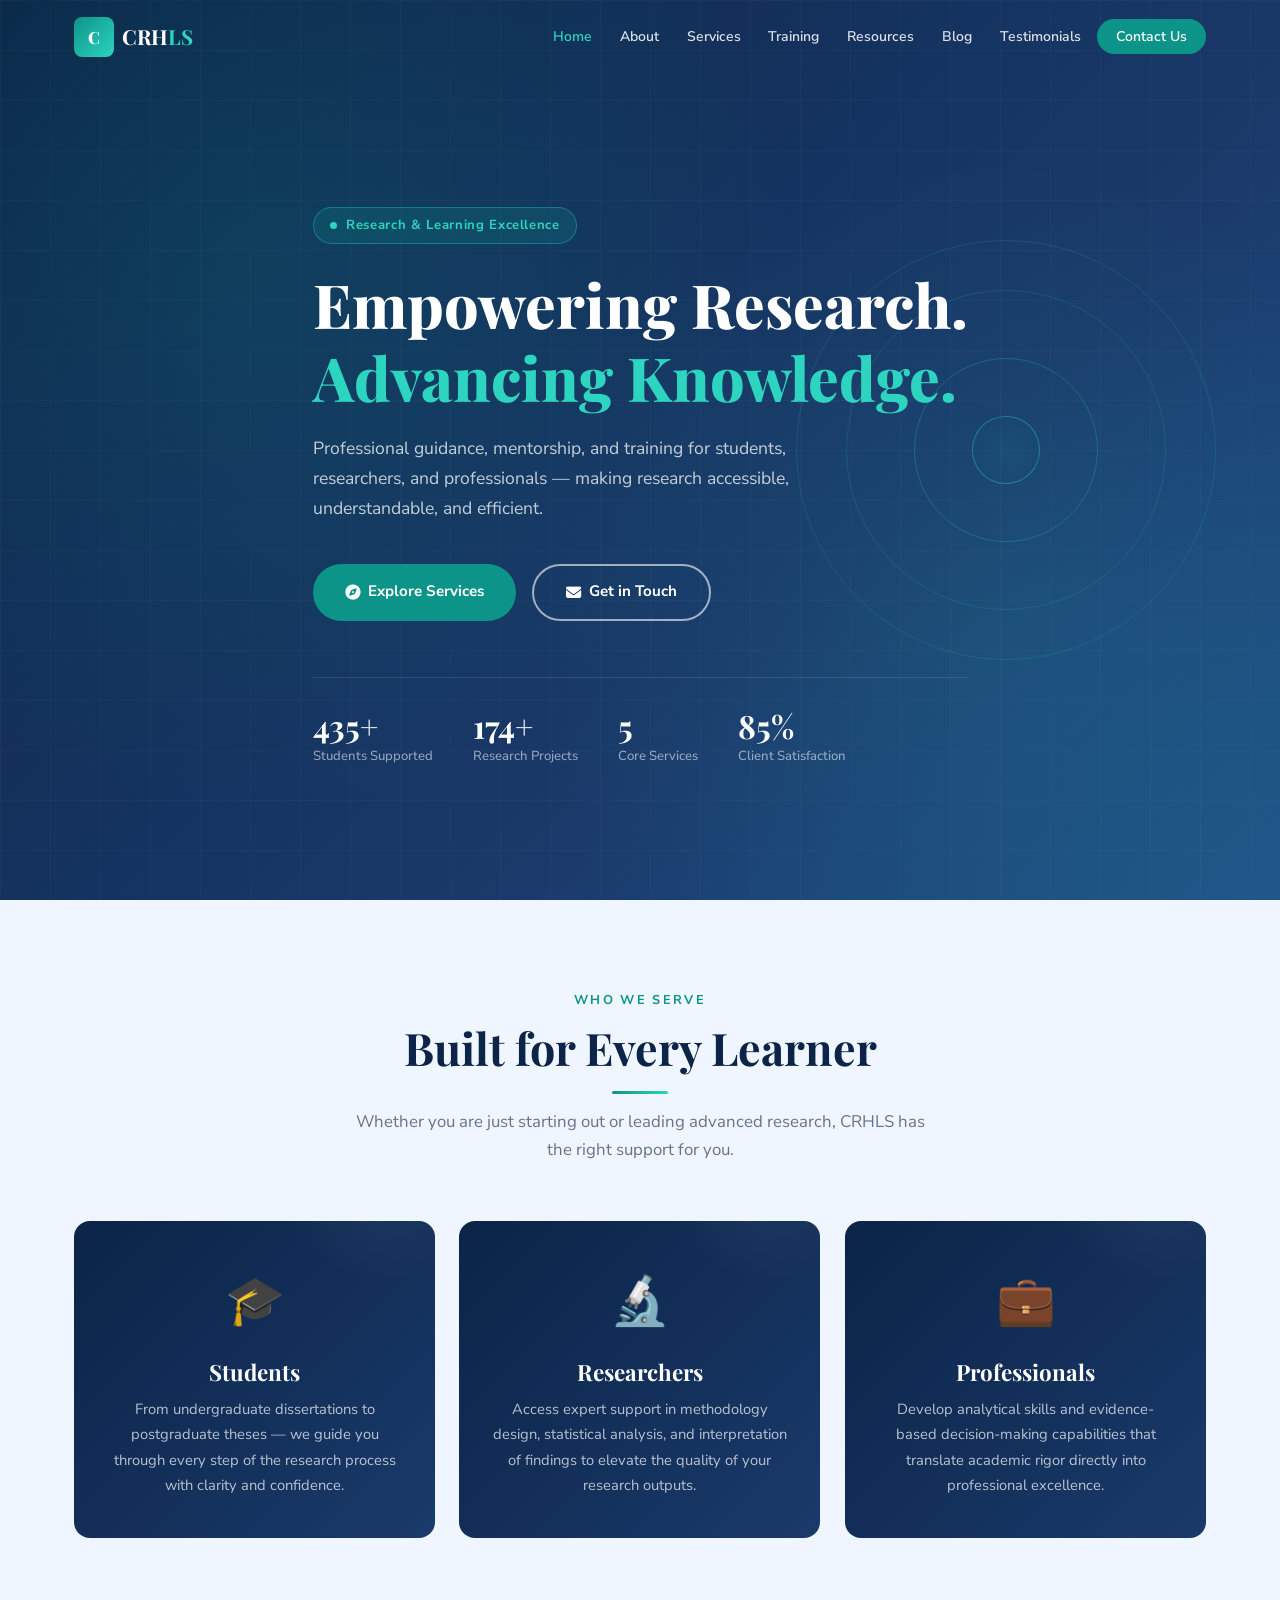
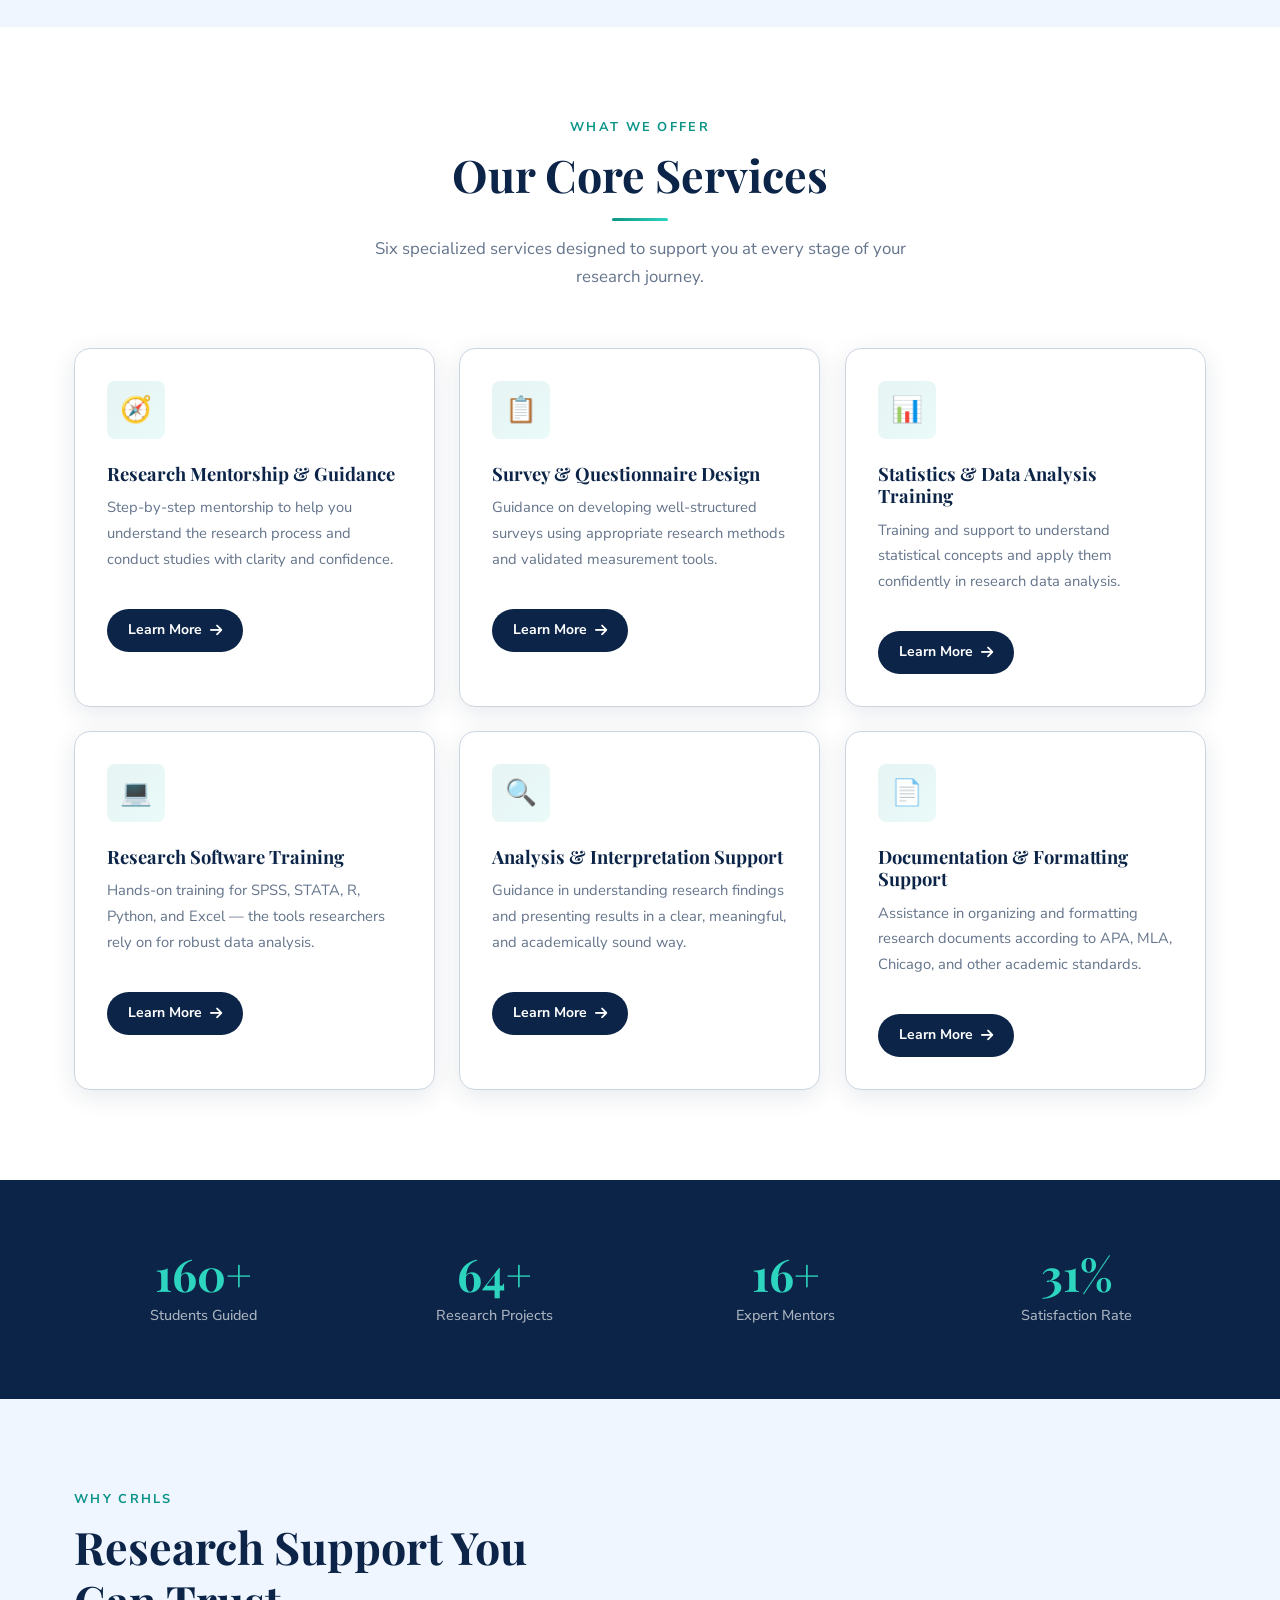
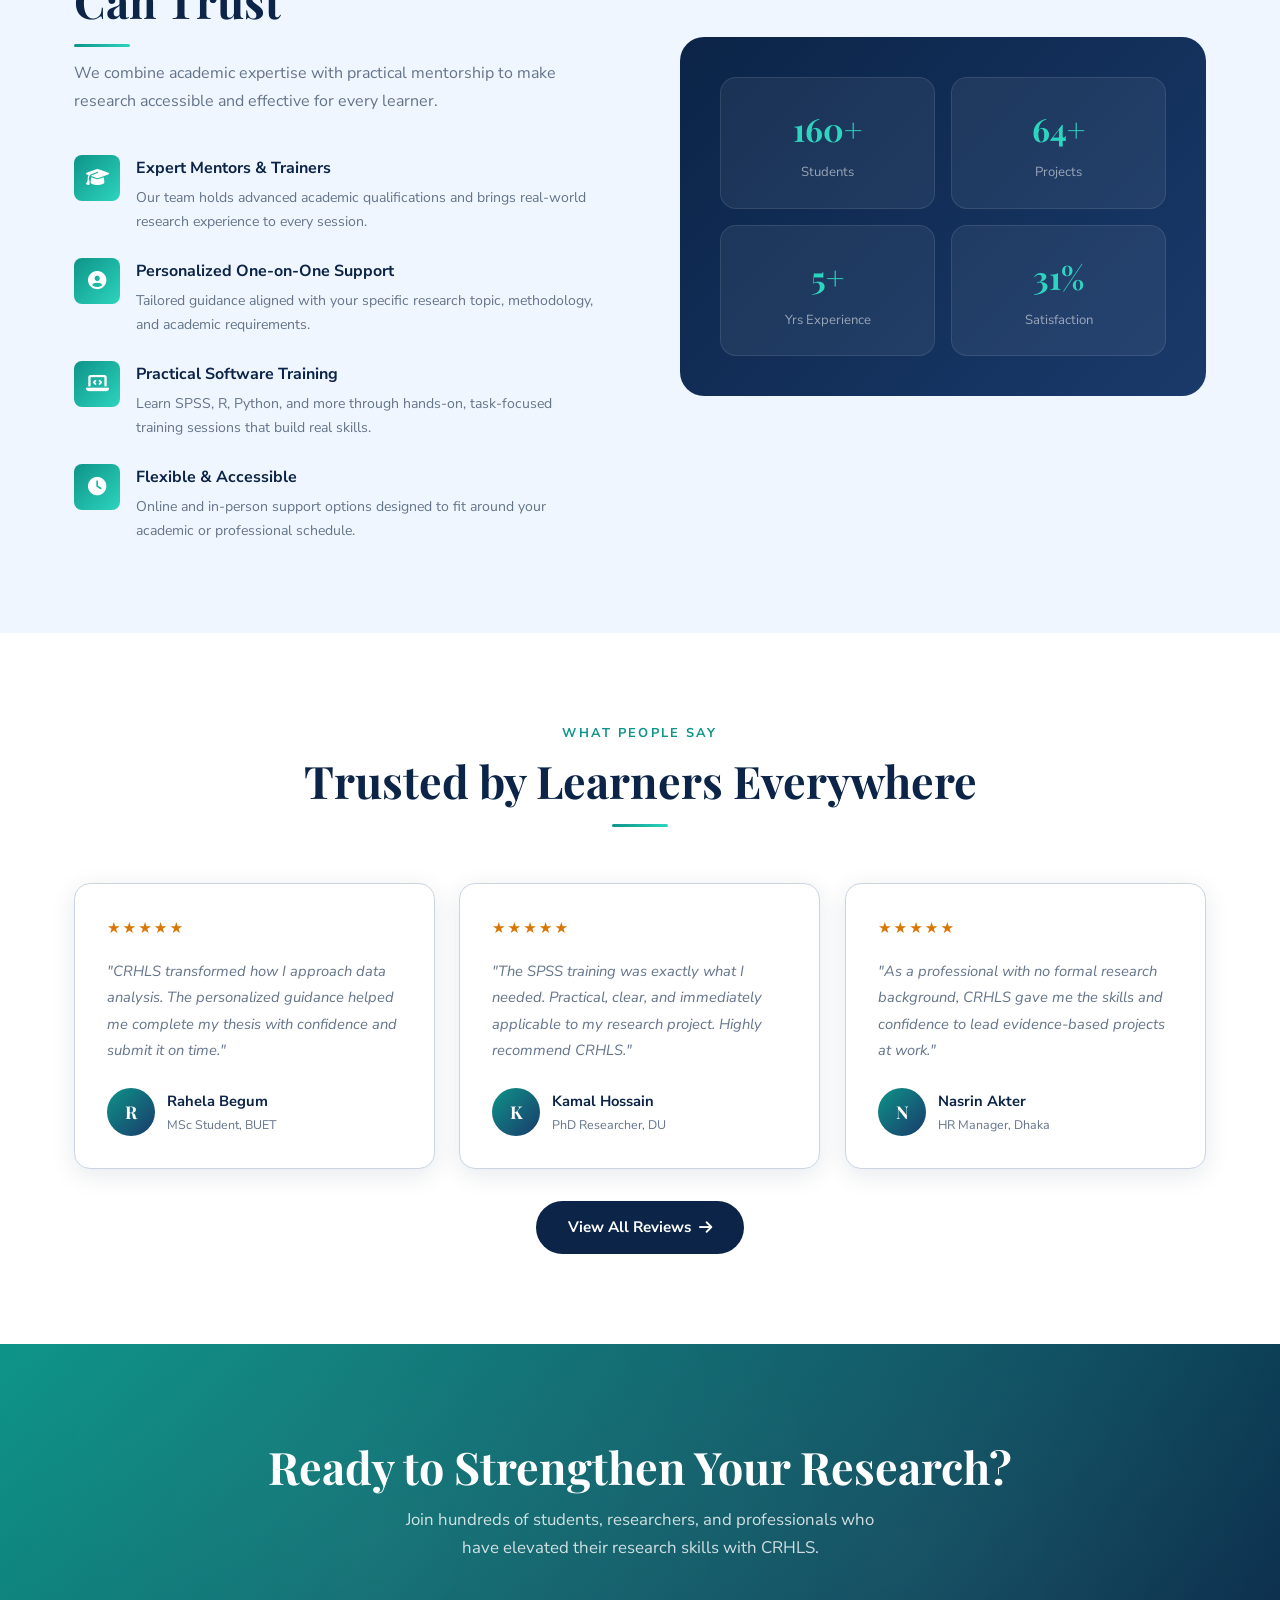
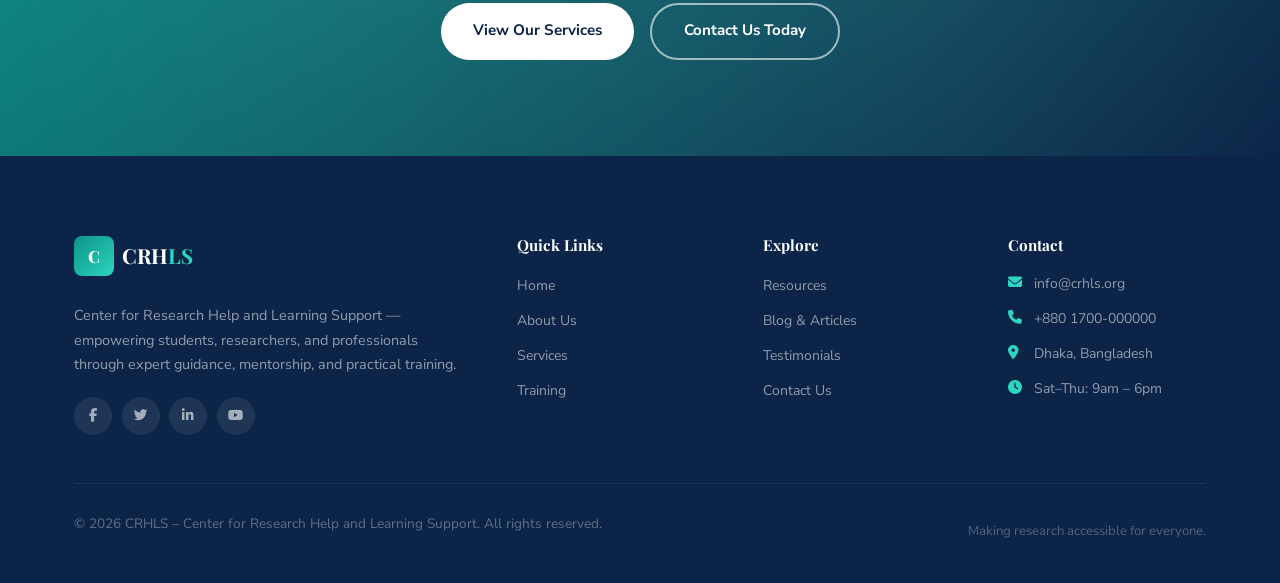
==== commit 0c7de30a: "icon" ====
--- a/index.html
+++ b/index.html
@@ -5,6 +5,8 @@
   <meta name="viewport" content="width=device-width, initial-scale=1.0" />
   <meta name="description" content="CRHLS – Center for Research Help and Learning Support. Professional research guidance, data analysis training, and academic support for students, researchers, and professionals." />
   <title>CRHLS – Center for Research Help &amp; Learning Support</title>
+  <link rel="icon" type="image/svg+xml" href="favicon.svg" />
+  <link rel="shortcut icon" href="favicon.svg" />
   <link rel="preconnect" href="https://fonts.googleapis.com" />
   <link rel="preconnect" href="https://fonts.gstatic.com" crossorigin />
   <link rel="stylesheet" href="https://cdnjs.cloudflare.com/ajax/libs/font-awesome/6.5.0/css/all.min.css" />
